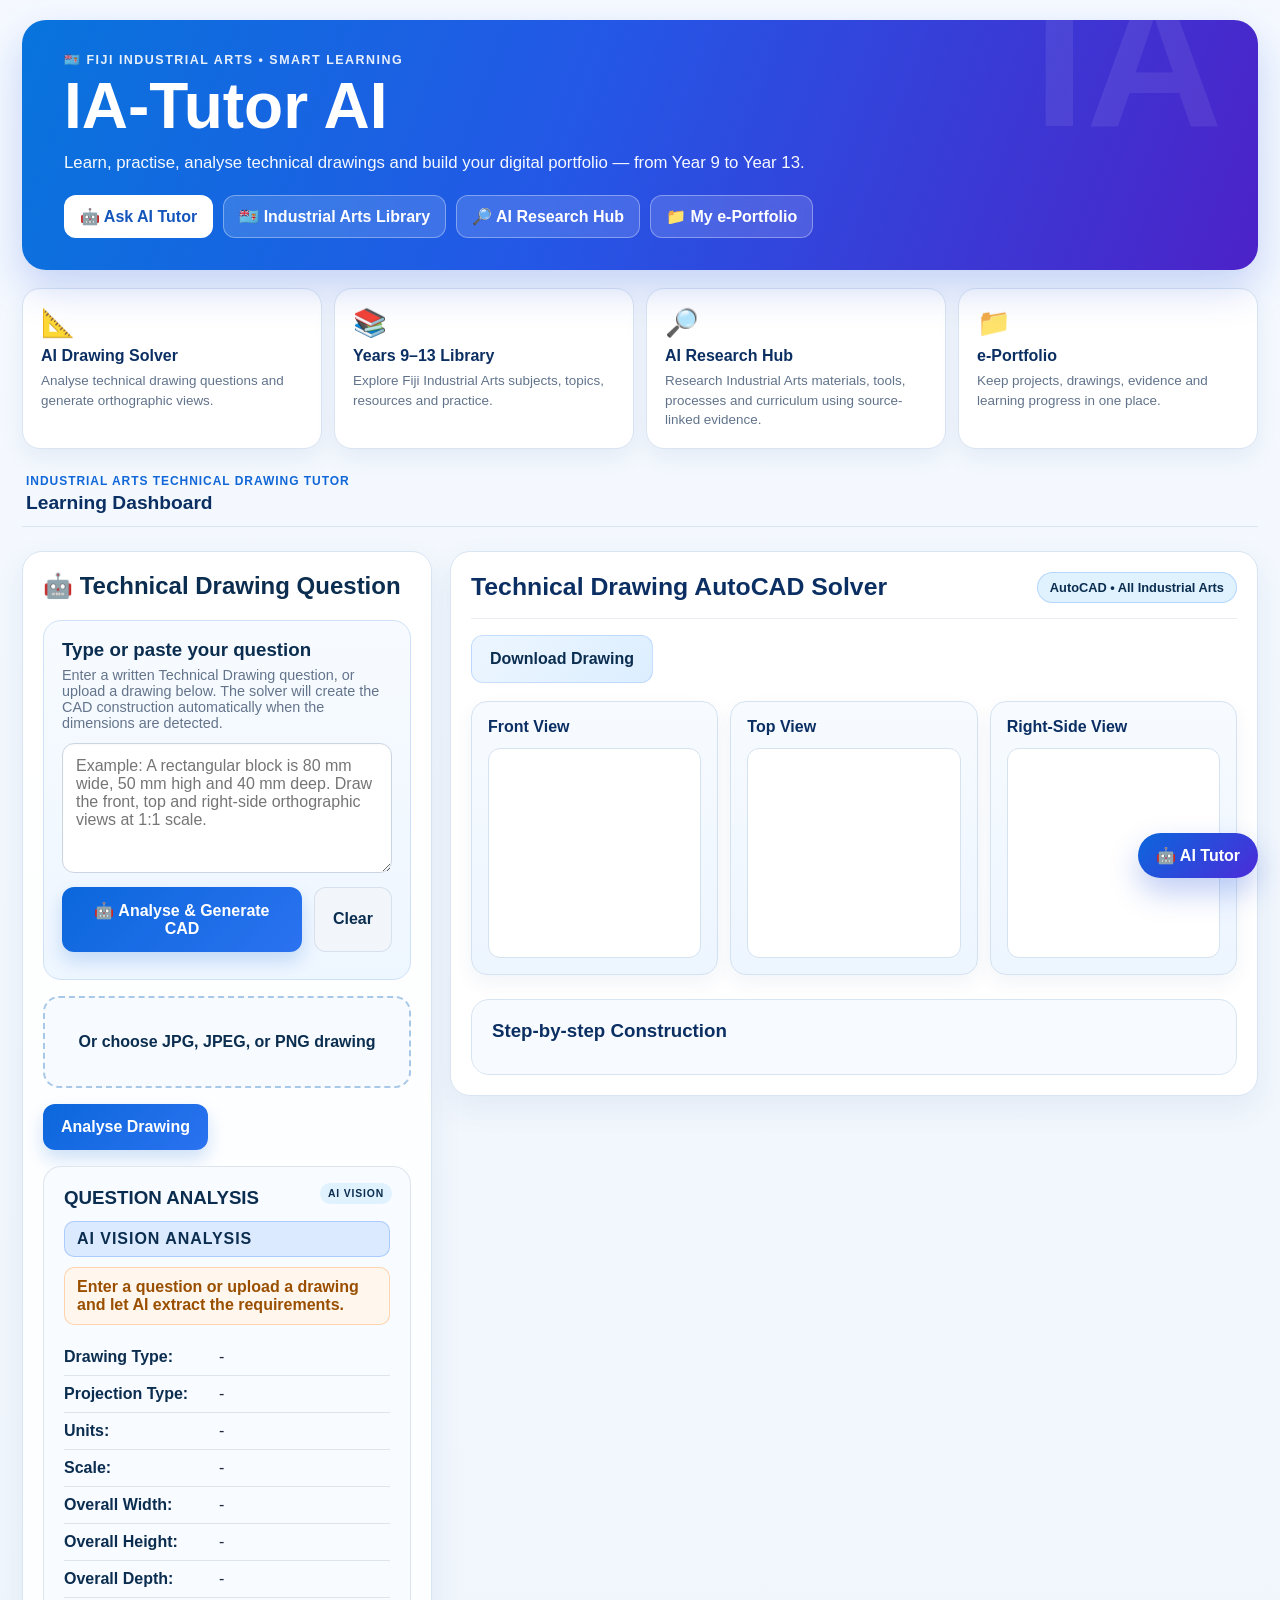
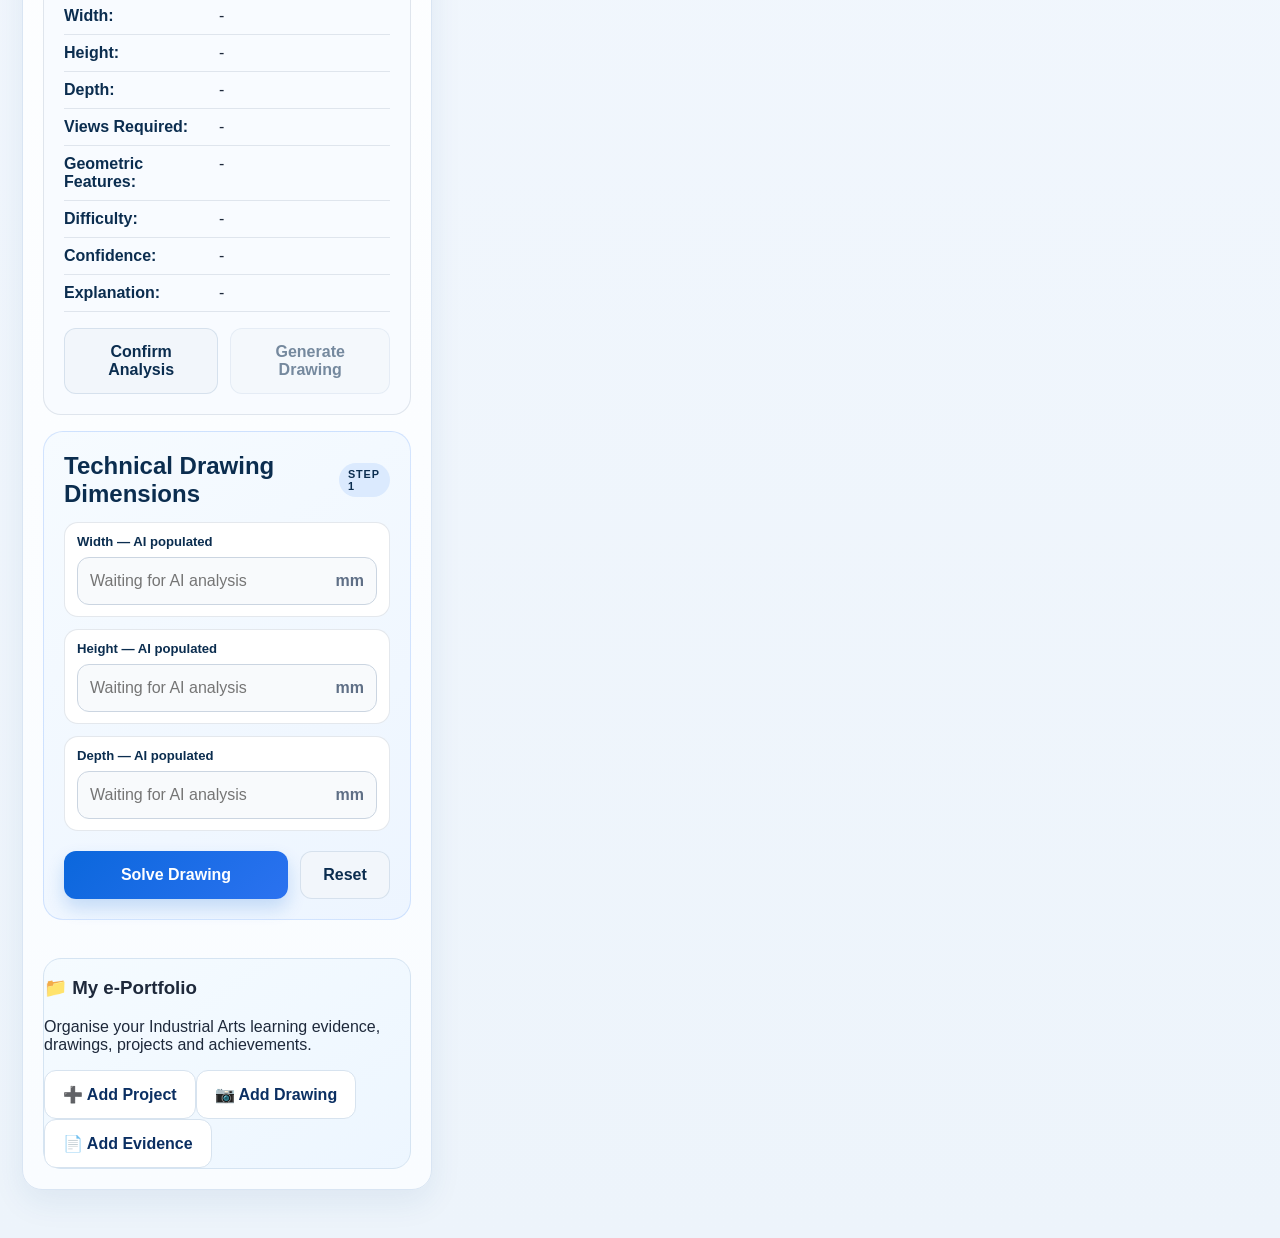
==== index.html @ c2171d91 "Link AI Industrial Arts Research Hub" ====
<!DOCTYPE html>
<html lang="en">
<head>
<meta charset="UTF-8" />
<meta name="viewport" content="width=device-width, initial-scale=1.0" />
<title>IA-Tutor AI | Fiji Industrial Arts</title>
<link rel="stylesheet" href="styles.css" />
<style>
.question-entry{margin-top:18px;padding:18px;border:1px solid #dbe4ef;border-radius:18px;background:#f8fbff}.question-entry h3{margin:0 0 6px;color:#0b2d4f}.question-entry p{margin:0 0 12px;color:#64748b;font-size:.9rem}.question-text{width:100%;min-height:130px;resize:vertical;padding:13px;border:1px solid #cbd5e1;border-radius:12px;font:inherit;box-sizing:border-box}.question-entry .button-row{margin-top:10px}.question-status{margin-top:9px;color:#475569;font-size:.85rem}.real-cad-panel{margin-top:18px;padding:18px;border:1px solid #dbe4ef;border-radius:18px;background:#fff}.real-cad-toolbar{display:flex;align-items:center;gap:9px;flex-wrap:wrap;margin-bottom:12px}.real-cad-toolbar button,.cad-tool-group button{border:1px solid #cbd5e1;border-radius:9px;padding:7px 11px;background:#fff;cursor:pointer}.real-cad-toolbar span{margin-left:auto;color:#64748b;font-size:.85rem}.real-cad-panel svg{display:block;width:100%;height:520px;border:1px solid #e2e8f0;border-radius:12px;background:#f8fafc}.cad-entity{fill:none;stroke:#0f172a;stroke-width:2}.cad-construction{stroke-dasharray:7 5;stroke-width:1.2}.cad-dim-line{stroke:#2563eb;stroke-width:1.4}.cad-dim-text{fill:#2563eb;font-size:12px;text-anchor:middle}.cad-status{font-size:.85rem;color:#64748b}.cad-tool-group{display:flex;align-items:center;gap:6px;flex-wrap:wrap;margin-bottom:12px;padding:9px;border-radius:12px;background:#eef6ff;border:1px solid #d7e6f5}.cad-tool-label{font-size:.68rem;font-weight:900;letter-spacing:.08em;color:#0b2d4f;margin-right:4px}.cad-tool-group button:hover,.real-cad-toolbar button:hover{border-color:#4aa3ff;background:#f5faff}.cad-grid line{stroke:#b9cce0;stroke-width:.45;opacity:.45}
</style>
</head>
<body>
<div class="app-shell">
<section class="modern-hero"><div class="hero-content"><p class="hero-kicker">🇫🇯 Fiji Industrial Arts • Smart Learning</p><h1 class="hero-title">IA-Tutor AI</h1><p class="hero-subtitle">Learn, practise, analyse technical drawings and build your digital portfolio — from Year 9 to Year 13.</p><div class="hero-actions"><button type="button" class="hero-action primary" id="hero-ai-button">🤖 Ask AI Tutor</button><button type="button" class="hero-action" id="open-industrial-arts">🇫🇯 Industrial Arts Library</button><button type="button" class="hero-action" id="open-research">🔎 AI Research Hub</button><button type="button" class="hero-action" id="open-eportfolio">📁 My e-Portfolio</button></div></div></section>
<section class="feature-grid" aria-label="IA-Tutor features"><article class="feature-card"><div class="icon">📐</div><h3>AI Drawing Solver</h3><p>Analyse technical drawing questions and generate orthographic views.</p></article><article class="feature-card"><div class="icon">📚</div><h3>Years 9–13 Library</h3><p>Explore Fiji Industrial Arts subjects, topics, resources and practice.</p></article><article class="feature-card"><div class="icon">🔎</div><h3>AI Research Hub</h3><p>Research Industrial Arts materials, tools, processes and curriculum using source-linked evidence.</p></article><article class="feature-card"><div class="icon">📁</div><h3>e-Portfolio</h3><p>Keep projects, drawings, evidence and learning progress in one place.</p></article></section>
<header class="topbar"><div><p class="eyebrow">Industrial Arts Technical Drawing Tutor</p><h2>Learning Dashboard</h2></div></header>
<main class="layout">
<section class="panel input-panel">
<div class="panel-header"><h2>🤖 Technical Drawing Question</h2></div>
<div class="question-entry"><h3>Type or paste your question</h3><p>Enter a written Technical Drawing question, or upload a drawing below. The solver will create the CAD construction automatically when the dimensions are detected.</p><textarea id="question-text" class="question-text" placeholder="Example: A rectangular block is 80 mm wide, 50 mm high and 40 mm deep. Draw the front, top and right-side orthographic views at 1:1 scale."></textarea><div class="button-row"><button type="button" id="solve-text-question" class="primary-button">🤖 Analyse & Generate CAD</button><button type="button" id="clear-question-text" class="secondary-button">Clear</button></div><div id="question-text-status" class="question-status" aria-live="polite"></div></div>
<div class="upload-card"><label class="upload-dropzone" for="question-image-input"><input id="question-image-input" type="file" accept="image/png,image/jpeg,image/jpg" /><span class="upload-label">Or choose JPG, JPEG, or PNG drawing</span></label><div id="image-preview-wrapper" class="image-preview-wrapper hidden"><img id="image-preview" alt="Uploaded question preview" /></div><div class="button-row upload-actions"><button type="button" id="analyse-button" class="primary-button">Analyse Drawing</button></div></div>
<div class="analysis-panel"><h3>QUESTION ANALYSIS</h3><div id="analysis-mode-banner" class="analysis-mode-banner">AI VISION ANALYSIS</div><div id="demo-analysis-banner" class="demo-analysis-banner">Enter a question or upload a drawing and let AI extract the requirements.</div><dl id="analysis-results" class="analysis-results"><div class="analysis-row"><dt>Drawing Type:</dt><dd id="analysis-drawing-type">-</dd></div><div class="analysis-row"><dt>Projection Type:</dt><dd id="analysis-projection-type">-</dd></div><div class="analysis-row"><dt>Units:</dt><dd id="analysis-units">-</dd></div><div class="analysis-row"><dt>Scale:</dt><dd id="analysis-scale">-</dd></div><div class="analysis-row"><dt>Overall Width:</dt><dd id="analysis-overall-width">-</dd></div><div class="analysis-row"><dt>Overall Height:</dt><dd id="analysis-overall-height">-</dd></div><div class="analysis-row"><dt>Overall Depth:</dt><dd id="analysis-overall-depth">-</dd></div><div class="analysis-row"><dt>Width:</dt><dd id="analysis-width">-</dd></div><div class="analysis-row"><dt>Height:</dt><dd id="analysis-height">-</dd></div><div class="analysis-row"><dt>Depth:</dt><dd id="analysis-depth">-</dd></div><div class="analysis-row"><dt>Views Required:</dt><dd id="analysis-views">-</dd></div><div class="analysis-row"><dt>Geometric Features:</dt><dd id="analysis-features">-</dd></div><div class="analysis-row"><dt>Difficulty:</dt><dd id="analysis-difficulty">-</dd></div><div class="analysis-row"><dt>Confidence:</dt><dd id="analysis-confidence">-</dd></div><div class="analysis-row"><dt>Explanation:</dt><dd id="analysis-explanation">-</dd></div></dl><div class="button-row generate-actions"><button type="button" id="confirm-analysis-button" class="secondary-button">Confirm Analysis</button><button type="button" id="generate-drawing-button" class="secondary-button" disabled>Generate Drawing</button></div></div>
<div class="manual-solver"><div class="panel-header"><h2>Technical Drawing Dimensions</h2></div><form id="drawing-form" class="input-form"><div class="field-group"><label for="width">Width <span>— AI populated</span></label><div class="input-wrap"><input id="width" name="width" type="number" min="1" step="1" placeholder="Waiting for AI analysis" required /><span>mm</span></div></div><div class="field-group"><label for="height">Height <span>— AI populated</span></label><div class="input-wrap"><input id="height" name="height" type="number" min="1" step="1" placeholder="Waiting for AI analysis" required /><span>mm</span></div></div><div class="field-group"><label for="depth">Depth <span>— AI populated</span></label><div class="input-wrap"><input id="depth" name="depth" type="number" min="1" step="1" placeholder="Waiting for AI analysis" required /><span>mm</span></div></div><div class="button-row"><button type="submit" class="primary-button">Solve Drawing</button><button type="button" id="reset-button" class="secondary-button">Reset</button></div></form></div><div id="status-message" class="status-message" aria-live="polite"></div>
<section class="portfolio-card" id="eportfolio-panel"><h3>📁 My e-Portfolio</h3><p>Organise your Industrial Arts learning evidence, drawings, projects and achievements.</p><div class="portfolio-actions"><button class="portfolio-action" type="button">➕ Add Project</button><button class="portfolio-action" type="button">📷 Add Drawing</button><button class="portfolio-action" type="button">📄 Add Evidence</button></div></section>
</section>
<section class="panel output-panel"><div class="panel-header output-header"><div class="output-title-group"><h2>Technical Drawing AutoCAD Solver</h2><span id="drawing-type" class="drawing-type-badge">AutoCAD • All Industrial Arts</span></div></div><div class="button-row output-actions"><button type="button" id="download-button" class="download-button">Download Drawing</button></div><div class="views-grid"><article class="view-card"><h3>Front View</h3><div id="front-view" class="svg-container"></div></article><article class="view-card"><h3>Top View</h3><div id="top-view" class="svg-container"></div></article><article class="view-card"><h3>Right-Side View</h3><div id="right-side-view" class="svg-container"></div></article></div><section id="cad-output-anchor" aria-label="CAD output"></section><div class="instructions-panel"><h3>Step-by-step Construction</h3><ol id="construction-steps" class="construction-steps"></ol></div></section>
</main></div>
<button type="button" class="home-ai" id="floating-ai-button">🤖 AI Tutor</button>
<script type="module" src="js/main.js?v=5.18"></script>
<script type="module" src="js/cadTools.js?v=1.0"></script>
<script type="module">
const ai=()=>document.getElementById('question-text')?.scrollIntoView({behavior:'smooth'});document.getElementById('hero-ai-button')?.addEventListener('click',ai);document.getElementById('floating-ai-button')?.addEventListener('click',ai);document.getElementById('open-eportfolio')?.addEventListener('click',()=>document.getElementById('eportfolio-panel')?.scrollIntoView({behavior:'smooth'}));document.getElementById('open-research')?.addEventListener('click',()=>window.location.href='research.html');
const textBox=document.getElementById('question-text'),textStatus=document.getElementById('question-text-status');
document.getElementById('clear-question-text')?.addEventListener('click',()=>{textBox.value='';textStatus.textContent='';});
function fallbackCad(w,h,d){const host=document.getElementById('cad-output-anchor');if(!host)return;host.innerHTML='<section class="real-cad-panel"><div class="real-cad-toolbar"><strong>🖥️ Editable CAD Workspace</strong><span class="cad-status">Automatic orthographic CAD</span></div><svg id="fallback-cad-svg" viewBox="0 0 900 600" preserveAspectRatio="xMidYMid meet" aria-label="Automatic CAD drawing"></svg></section>';const s=Math.min(3,(800-d*2)/(w+d),400/(h+d));const W=w*s,H=h*s,D=d*s,x=55,y=55,g=70,svg=document.getElementById('fallback-cad-svg');const ns='http://www.w3.org/2000/svg';const rect=(x1,y1,ww,hh)=>{const e=document.createElementNS(ns,'rect');e.setAttribute('x',x1);e.setAttribute('y',y1);e.setAttribute('width',ww);e.setAttribute('height',hh);e.setAttribute('fill','none');e.setAttribute('stroke','#0f172a');e.setAttribute('stroke-width','2');svg.appendChild(e);};const txt=(x1,y1,t)=>{const e=document.createElementNS(ns,'text');e.setAttribute('x',x1);e.setAttribute('y',y1);e.setAttribute('text-anchor','middle');e.setAttribute('fill','#2563eb');e.setAttribute('font-size','16');e.textContent=t;svg.appendChild(e);};rect(x,y,W,H);rect(x,y+H+g,W,D);rect(x+W+g,y,D,H);txt(x+W/2,y+H+g+D+28,`${w} mm`);txt(x+W+g+D/2,y-12,`${d} mm`);txt(x+W+g+D+35,y+H/2,`${h} mm`);txt(x+W/2,y-12,`FRONT ${w} × ${h}`);txt(x+W/2,y+H+g+D-8,`TOP ${w} × ${d}`);txt(x+W+g+D/2,y+H/2,`RIGHT ${d} × ${h}`);host.scrollIntoView({behavior:'smooth',block:'center'});}
document.getElementById('solve-text-question')?.addEventListener('click',()=>{const text=textBox.value.trim();if(!text){textStatus.textContent='Please type or paste a Technical Drawing question first.';return;}const width=text.match(/(?:width|wide)\D*(\d+(?:\.\d+)?)/i)?.[1],height=text.match(/(?:height|high|tall)\D*(\d+(?:\.\d+)?)/i)?.[1],depth=text.match(/(?:depth|deep)\D*(\d+(?:\.\d+)?)/i)?.[1];const w=Number(width),h=Number(height),d=Number(depth);if(![w,h,d].every(v=>Number.isFinite(v)&&v>0)){textStatus.textContent='Please include width, height and depth, or upload the drawing for Vision AI analysis.';return;}document.getElementById('width').value=w;document.getElementById('height').value=h;document.getElementById('depth').value=d;textStatus.textContent=`Dimensions detected: ${w} × ${h} × ${d} mm. Generating CAD...`;try{if(window.IA_TUTOR?.solveFromDimensions){window.IA_TUTOR.solveFromDimensions();setTimeout(()=>{const svg=document.getElementById('real-cad-svg');if(!svg||!svg.children.length)fallbackCad(w,h,d);else document.getElementById('real-cad-workspace')?.scrollIntoView({behavior:'smooth',block:'center'});},100);}else fallbackCad(w,h,d);textStatus.textContent=`CAD generated from ${w} × ${h} × ${d} mm.`;}catch(error){textStatus.textContent=`CAD engine error: ${error.message}`;fallbackCad(w,h,d);}});
</script>
</body>
</html>
---- styles.css ----
:root {
  --bg: #f4f7fb;
  --panel: #ffffff;
  --panel-alt: #edf4ff;
  --primary: #0f4c81;
  --primary-dark: #0b2d4f;
  --accent: #4aa3ff;
  --text: #1e293b;
  --muted: #5f6f86;
  --line: #1f2937;
  --light-line: #cbd5e1;
  --error: #b91c1c;
  --success: #166534;
  --shadow: rgba(15, 76, 129, 0.12);
}
* { box-sizing: border-box; }
body { margin:0; min-height:100vh; background:linear-gradient(180deg,#eaf3ff 0%,var(--bg) 100%); color:var(--text); font-family:Arial,Helvetica,sans-serif; }
button,input { font:inherit; }
.app-shell { max-width:1400px; margin:0 auto; padding:32px 24px 48px; }
.topbar { display:flex; justify-content:space-between; align-items:center; margin-bottom:24px; }
.eyebrow { margin:0; color:var(--primary); text-transform:uppercase; letter-spacing:.08em; font-size:.75rem; font-weight:700; }
h1 { margin:8px 0 0; font-size:clamp(2rem,4vw,3rem); color:var(--primary-dark); }
.layout { display:grid; grid-template-columns:minmax(300px,390px) minmax(0,1fr); gap:24px; align-items:start; }
.panel { background:var(--panel); border:1px solid rgba(148,163,184,.25); border-radius:22px; box-shadow:0 18px 42px var(--shadow); }
.input-panel,.output-panel { padding:24px; }
.panel-header { margin-bottom:20px; }
.panel-header h2,.instructions-panel h3,.view-card h3 { margin:0; color:var(--primary-dark); }
.output-title-group { display:flex; align-items:center; justify-content:space-between; gap:12px; flex-wrap:wrap; }
.drawing-type-badge { display:inline-flex; align-items:center; padding:7px 12px; border-radius:999px; background:#e0f2fe; border:1px solid rgba(59,130,246,.25); color:var(--primary-dark); font-size:.8rem; font-weight:700; }
.input-form { display:flex; flex-direction:column; gap:18px; }
.field-group { display:flex; flex-direction:column; gap:8px; }
.field-group label { font-weight:700; color:var(--primary-dark); }
.input-wrap { display:flex; align-items:center; gap:8px; padding:0 12px; border:1px solid var(--light-line); border-radius:12px; background:var(--panel-alt); }
.input-wrap input { width:100%; border:none; background:transparent; padding:14px 0; font-size:1rem; color:var(--text); }
.input-wrap span { color:var(--muted); font-weight:700; }
.button-row { display:flex; gap:12px; margin-top:8px; }
.upload-card,.analysis-panel,.manual-solver { margin-top:16px; }
.upload-dropzone { display:flex; justify-content:center; align-items:center; min-height:108px; border:2px dashed rgba(15,76,129,.35); border-radius:16px; background:linear-gradient(180deg,#f8fbff 0%,#eef6ff 100%); padding:16px; cursor:pointer; transition:.2s ease; }
.upload-dropzone:hover { border-color:var(--accent); box-shadow:0 8px 24px rgba(15,76,129,.08); }
.upload-dropzone input { position:absolute; width:1px; height:1px; opacity:0; overflow:hidden; clip:rect(0 0 0 0); white-space:nowrap; }
.upload-label { color:var(--primary-dark); font-weight:700; text-align:center; }
.image-preview-wrapper { margin-top:16px; border-radius:16px; border:1px solid var(--light-line); background:#fff; overflow:hidden; }
.image-preview-wrapper.hidden { display:none; }
#image-preview { display:block; width:100%; max-height:260px; object-fit:contain; }
.upload-actions { margin-top:16px; }
.analysis-panel { background:#f8fbff; border:1px solid rgba(148,163,184,.25); border-radius:18px; padding:20px; }
.analysis-panel h3 { margin:0 0 12px; color:var(--primary-dark); }
.analysis-mode-banner { padding:8px 12px; border-radius:10px; background:#dbeafe; border:1px solid rgba(59,130,246,.3); color:var(--primary-dark); font-weight:800; letter-spacing:.06em; margin-bottom:10px; }
.demo-analysis-banner { padding:10px 12px; border-radius:10px; background:#fff7ed; border:1px solid rgba(251,146,60,.35); color:#9a4f00; font-weight:700; margin-bottom:14px; }
.analysis-results { margin:0; }
.analysis-row { display:grid; grid-template-columns:145px 1fr; gap:10px; padding:9px 0; border-bottom:1px solid rgba(148,163,184,.25); }
.analysis-row dt { font-weight:700; color:var(--primary-dark); }
.analysis-row dd { margin:0; color:var(--text); }
.generate-actions { margin-top:16px; }
button { border:none; border-radius:12px; padding:14px 18px; font-weight:700; cursor:pointer; transition:transform .2s ease,box-shadow .2s ease; }
button:hover { transform:translateY(-1px); }
button:disabled { opacity:.55; cursor:not-allowed; transform:none; }
.primary-button { background:linear-gradient(135deg,var(--primary),var(--accent)); color:#fff; box-shadow:0 10px 20px rgba(15,76,129,.22); }
.secondary-button { background:#eef2f7; color:var(--primary-dark); border:1px solid rgba(15,76,129,.12); }
.download-button { background:linear-gradient(135deg,#edf6ff,#dceeff); color:var(--primary-dark); border:1px solid rgba(59,130,246,.2); }
.status-message { min-height:24px; margin-top:14px; font-weight:700; }
.status-message.error { color:var(--error); }
.status-message.success { color:var(--success); }
.output-header { margin-bottom:16px; }
.output-actions { justify-content:flex-end; margin:0 0 18px; }
.views-grid { display:grid; grid-template-columns:repeat(3,minmax(200px,1fr)); gap:18px; }
.view-card { background:linear-gradient(180deg,#f9fbfe 0%,#eef5ff 100%); border:1px solid rgba(148,163,184,.3); border-radius:18px; padding:16px; box-shadow:0 8px 20px rgba(15,76,129,.06); }
.view-card h3 { margin-bottom:12px; font-size:1rem; }
.svg-container { display:flex; min-height:240px; justify-content:center; align-items:center; background:#fff; border:1px solid var(--light-line); border-radius:12px; padding:10px; }
.svg-container svg { width:100%; height:auto; display:block; }
.instructions-panel { margin-top:24px; background:#f8fbff; border:1px solid rgba(148,163,184,.25); border-radius:18px; padding:20px; }
.construction-steps { margin:12px 0 0; padding-left:22px; line-height:1.7; color:var(--text); }
.construction-steps li+li { margin-top:8px; }
.manual-solver { padding:20px; border:1px solid rgba(59,130,246,.18); border-radius:20px; background:linear-gradient(145deg,#f8fbff,#eef6ff); }
.manual-solver .panel-header { display:flex; align-items:center; justify-content:space-between; margin-bottom:14px; }
.manual-solver .panel-header:after { content:'STEP 1'; padding:5px 9px; border-radius:999px; background:#dbeafe; color:var(--primary-dark); font-size:.68rem; font-weight:800; letter-spacing:.08em; }
.manual-solver .input-form { gap:12px; }
.manual-solver .field-group { background:#fff; border:1px solid rgba(148,163,184,.25); border-radius:14px; padding:11px 12px; }
.manual-solver .field-group label { font-size:.82rem; }
.manual-solver .input-wrap { background:#f8fafc; }
.manual-solver .primary-button { flex:1; }
.manual-solver .secondary-button { min-width:90px; }
.analysis-panel { position:relative; overflow:hidden; }
.analysis-panel:before { content:'AI VISION'; position:absolute; top:16px; right:18px; padding:5px 8px; border-radius:999px; background:#e0f2fe; color:var(--primary-dark); font-size:.65rem; font-weight:900; letter-spacing:.08em; }
.analysis-panel h3 { padding-right:90px; }
.output-panel { overflow:hidden; }
.output-panel .panel-header { padding-bottom:15px; border-bottom:1px solid rgba(148,163,184,.2); }
.output-panel .output-title-group h2 { font-size:1.45rem; }
.view-card { transition:transform .2s ease,box-shadow .2s ease; }
.view-card:hover { transform:translateY(-2px); box-shadow:0 14px 28px rgba(15,76,129,.1); }
@media(max-width:980px){ .layout{grid-template-columns:1fr;} }
@media(max-width:720px){ .views-grid{grid-template-columns:1fr;} .button-row{flex-direction:column;} button{width:100%;} .analysis-row{grid-template-columns:1fr;gap:3px;} .analysis-row dt{font-size:.8rem;} }

/* Modern IA-Tutor dashboard inspired by the approved mockup */
:root{--ia-blue:#1167d8;--ia-navy:#0b2f62;--ia-border:#d9e5f3;--ia-purple:#4c2bd9}
body{background:linear-gradient(180deg,#f5f9ff 0,#edf4fb 100%)}
.app-shell{max-width:1540px;padding:20px 22px 48px}
.modern-hero{position:relative;overflow:hidden;margin:0 0 18px;padding:32px 42px;border-radius:24px;background:linear-gradient(110deg,#0874dc 0%,#2457e6 45%,#4c22c8 100%);box-shadow:0 18px 40px rgba(29,78,216,.22);color:#fff}
.modern-hero:before{content:'IA';position:absolute;right:35px;top:-55px;font-size:190px;font-weight:900;opacity:.08;line-height:1}
.hero-content{position:relative;z-index:1;max-width:920px}.hero-kicker{margin:0 0 7px;text-transform:uppercase;letter-spacing:.12em;font-size:.78rem;font-weight:800;opacity:.9}.hero-title{margin:0;color:#fff;font-size:clamp(2.3rem,5vw,4.1rem);line-height:1}.hero-subtitle{max-width:760px;margin:12px 0 20px;font-size:1.05rem;line-height:1.5;opacity:.96}.hero-actions{display:flex;gap:10px;flex-wrap:wrap}.hero-action{background:rgba(255,255,255,.14);border:1px solid rgba(255,255,255,.35);color:#fff;padding:11px 15px;border-radius:12px;backdrop-filter:blur(6px)}.hero-action.primary{background:#fff;color:#1455bb}.hero-action:hover{box-shadow:0 8px 18px rgba(0,0,0,.12)}
.feature-grid{display:grid;grid-template-columns:repeat(4,minmax(0,1fr));gap:12px;margin-bottom:20px}.feature-card{min-height:126px;padding:18px;border-radius:18px;background:#fff;border:1px solid var(--ia-border);box-shadow:0 9px 22px rgba(31,72,125,.07);transition:.2s}.feature-card:hover{transform:translateY(-3px);box-shadow:0 15px 28px rgba(31,72,125,.12)}.feature-card .icon{font-size:1.7rem;margin-bottom:8px}.feature-card h3{margin:0 0 6px;color:var(--ia-navy);font-size:1rem}.feature-card p{margin:0;color:#61738b;font-size:.84rem;line-height:1.45}
.topbar{padding:5px 4px 12px;border-bottom:1px solid var(--ia-border)}.topbar h2{margin:4px 0 0;color:var(--ia-navy);font-size:1.2rem}.eyebrow{color:var(--ia-blue)}
.layout{grid-template-columns:minmax(310px,410px) minmax(0,1fr);gap:18px}.panel{border-radius:20px;border-color:var(--ia-border);box-shadow:0 12px 32px rgba(31,72,125,.08)}.input-panel,.output-panel{padding:20px}.input-panel{background:linear-gradient(180deg,#fff 0,#f9fcff 100%)}.output-panel{background:#fff}
.question-entry{border-radius:18px!important;background:linear-gradient(180deg,#f7fbff,#eef6ff)!important;border-color:#cfe1f7!important}.question-entry h3{color:var(--ia-navy)}.question-text{min-height:120px;border-radius:13px;background:#fff;border-color:#c9d8e9;box-shadow:inset 0 1px 2px rgba(15,23,42,.03)}
.primary-button{background:linear-gradient(135deg,#0b67dc,#2b72f0);box-shadow:0 9px 18px rgba(17,103,216,.2)}.secondary-button{background:#f2f6fb}.upload-dropzone{min-height:92px;background:#f7fbff;border-color:#a8c8e8}.analysis-panel{background:#f8fbff}.manual-solver{background:linear-gradient(145deg,#f6fbff,#edf5ff)}
.output-title-group h2{font-size:0!important;line-height:1}.output-title-group h2:after{content:'Technical Drawing AutoCAD Solver';font-size:1.55rem;line-height:1.2;color:var(--ia-navy)}.drawing-type-badge{font-size:0;padding:7px 12px}.drawing-type-badge:after{content:'AutoCAD • All Industrial Arts';font-size:.8rem}.output-actions{justify-content:flex-start}
.views-grid{gap:12px}.view-card{border-radius:16px;background:linear-gradient(180deg,#f7fbff,#edf5ff);border-color:#d4e2f1}.view-card h3{color:var(--ia-navy)}.svg-container{min-height:210px;background:#fff;border-color:#d5e2ef}.instructions-panel{background:#f7fbff;border-color:#d7e4f1}.instructions-panel h3{color:var(--ia-navy)}
.real-cad-panel{border-radius:18px!important;border-color:#d2e1ef!important;background:#fff!important;box-shadow:0 10px 25px rgba(31,72,125,.07)}.real-cad-toolbar{background:#f1f7ff;padding:10px 12px;border-radius:12px}.real-cad-panel svg{background:#0c1728!important;border-color:#20334d!important}
.portfolio-card{border:1px solid #d5e4f2!important;background:linear-gradient(145deg,#f5fbff,#edf6ff)!important;border-radius:18px!important}.portfolio-action{background:#fff!important;border:1px solid #d7e3ef!important;color:var(--ia-navy)!important}.home-ai{position:fixed;right:22px;bottom:22px;z-index:20;background:linear-gradient(135deg,#0b67dc,#4c2bd9);color:#fff;box-shadow:0 14px 30px rgba(29,78,216,.28);border-radius:999px;padding:13px 18px}
@media(max-width:1100px){.feature-grid{grid-template-columns:repeat(2,minmax(0,1fr))}}@media(max-width:980px){.layout{grid-template-columns:1fr}.feature-grid{grid-template-columns:repeat(2,minmax(0,1fr))}.modern-hero{padding:28px 24px}}@media(max-width:620px){.app-shell{padding:12px 10px 32px}.feature-grid{grid-template-columns:1fr}.modern-hero{border-radius:18px;padding:24px 20px}.hero-actions{flex-direction:column}.hero-action{width:100%}.views-grid{grid-template-columns:1fr}.home-ai{right:12px;bottom:12px}}
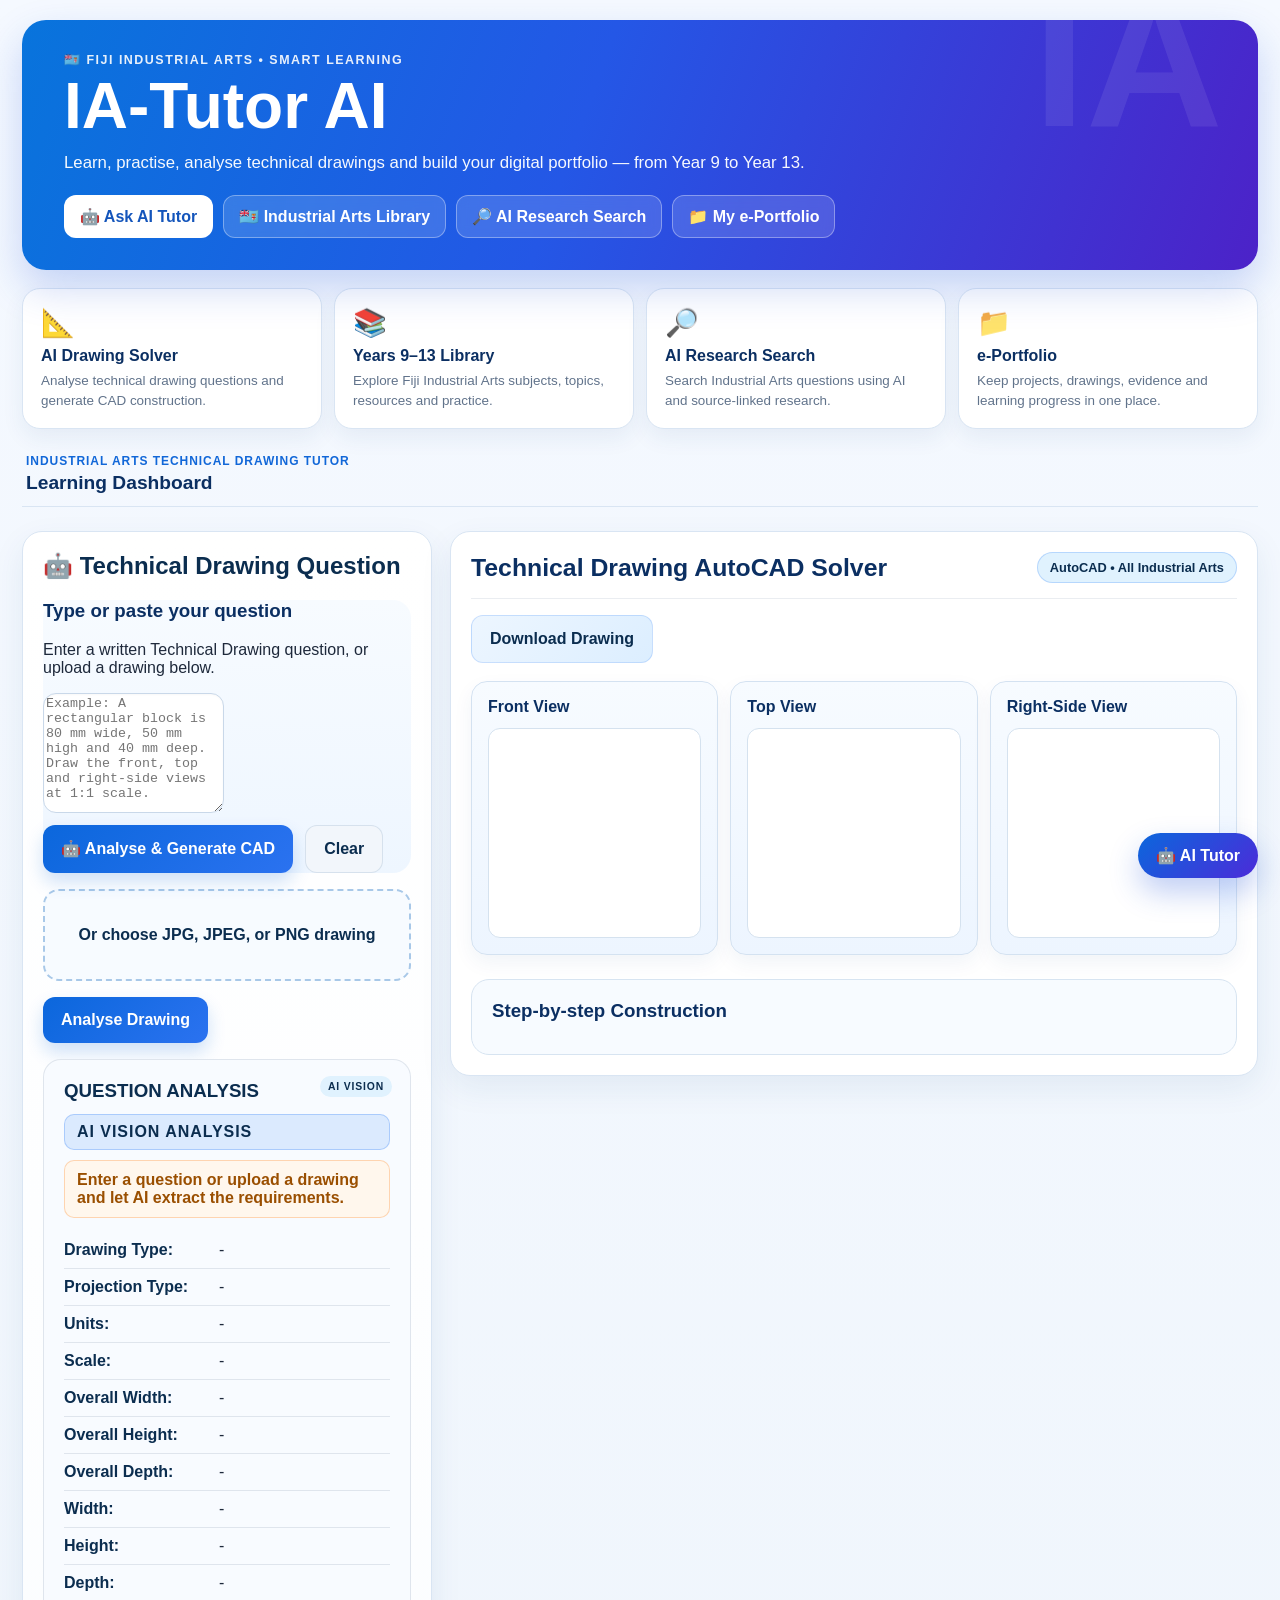
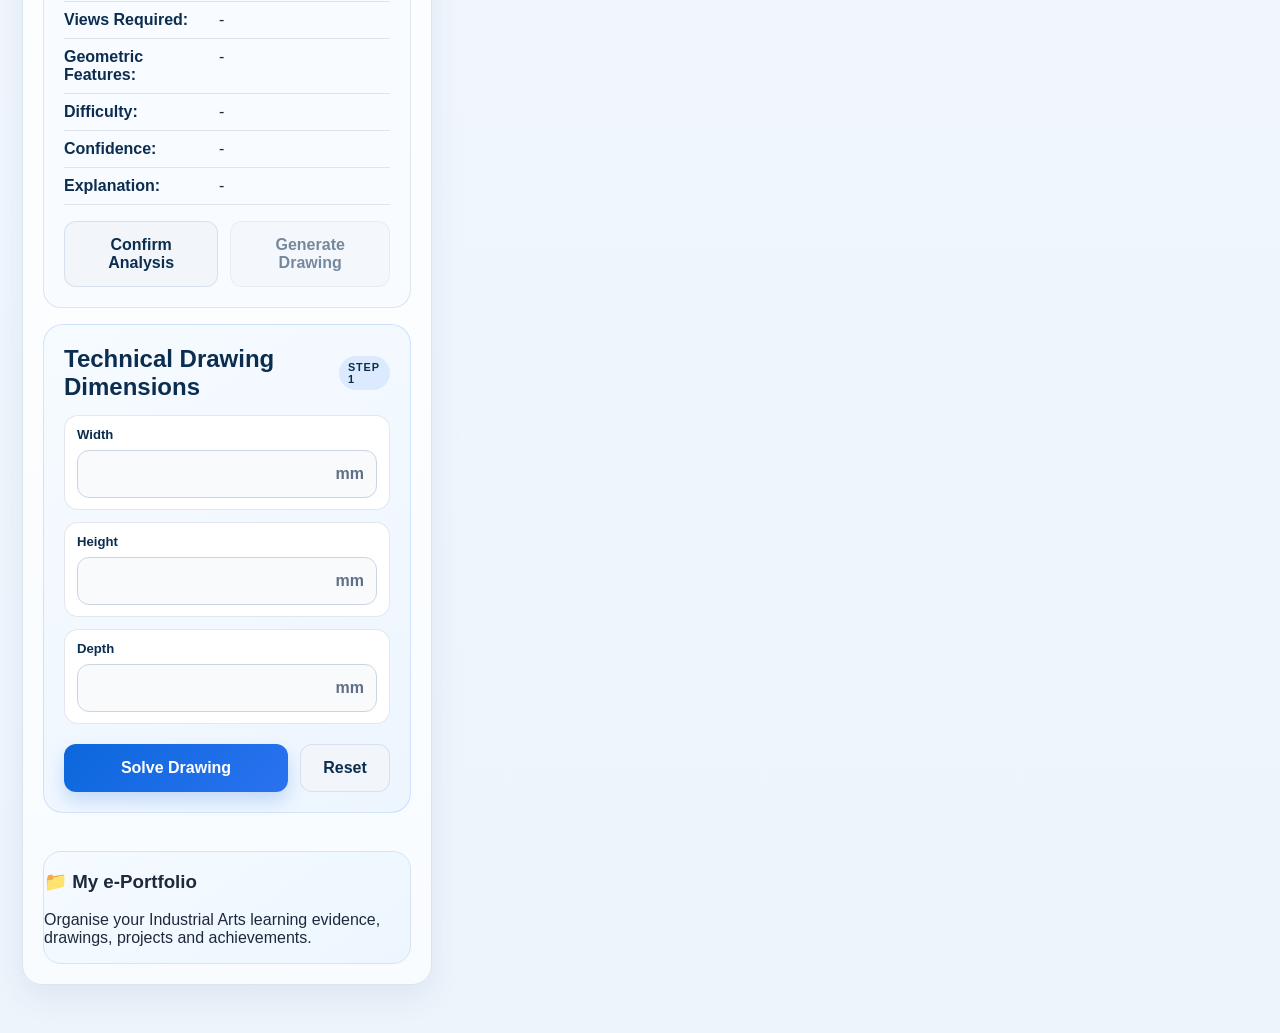
==== commit f9ccf4bf: "Connect Library and AI Research navigation" ====
--- a/index.html
+++ b/index.html
@@ -1,39 +1 @@
-<!DOCTYPE html>
-<html lang="en">
-<head>
-<meta charset="UTF-8" />
-<meta name="viewport" content="width=device-width, initial-scale=1.0" />
-<title>IA-Tutor AI | Fiji Industrial Arts</title>
-<link rel="stylesheet" href="styles.css" />
-<style>
-.question-entry{margin-top:18px;padding:18px;border:1px solid #dbe4ef;border-radius:18px;background:#f8fbff}.question-entry h3{margin:0 0 6px;color:#0b2d4f}.question-entry p{margin:0 0 12px;color:#64748b;font-size:.9rem}.question-text{width:100%;min-height:130px;resize:vertical;padding:13px;border:1px solid #cbd5e1;border-radius:12px;font:inherit;box-sizing:border-box}.question-entry .button-row{margin-top:10px}.question-status{margin-top:9px;color:#475569;font-size:.85rem}.real-cad-panel{margin-top:18px;padding:18px;border:1px solid #dbe4ef;border-radius:18px;background:#fff}.real-cad-toolbar{display:flex;align-items:center;gap:9px;flex-wrap:wrap;margin-bottom:12px}.real-cad-toolbar button,.cad-tool-group button{border:1px solid #cbd5e1;border-radius:9px;padding:7px 11px;background:#fff;cursor:pointer}.real-cad-toolbar span{margin-left:auto;color:#64748b;font-size:.85rem}.real-cad-panel svg{display:block;width:100%;height:520px;border:1px solid #e2e8f0;border-radius:12px;background:#f8fafc}.cad-entity{fill:none;stroke:#0f172a;stroke-width:2}.cad-construction{stroke-dasharray:7 5;stroke-width:1.2}.cad-dim-line{stroke:#2563eb;stroke-width:1.4}.cad-dim-text{fill:#2563eb;font-size:12px;text-anchor:middle}.cad-status{font-size:.85rem;color:#64748b}.cad-tool-group{display:flex;align-items:center;gap:6px;flex-wrap:wrap;margin-bottom:12px;padding:9px;border-radius:12px;background:#eef6ff;border:1px solid #d7e6f5}.cad-tool-label{font-size:.68rem;font-weight:900;letter-spacing:.08em;color:#0b2d4f;margin-right:4px}.cad-tool-group button:hover,.real-cad-toolbar button:hover{border-color:#4aa3ff;background:#f5faff}.cad-grid line{stroke:#b9cce0;stroke-width:.45;opacity:.45}
-</style>
-</head>
-<body>
-<div class="app-shell">
-<section class="modern-hero"><div class="hero-content"><p class="hero-kicker">🇫🇯 Fiji Industrial Arts • Smart Learning</p><h1 class="hero-title">IA-Tutor AI</h1><p class="hero-subtitle">Learn, practise, analyse technical drawings and build your digital portfolio — from Year 9 to Year 13.</p><div class="hero-actions"><button type="button" class="hero-action primary" id="hero-ai-button">🤖 Ask AI Tutor</button><button type="button" class="hero-action" id="open-industrial-arts">🇫🇯 Industrial Arts Library</button><button type="button" class="hero-action" id="open-research">🔎 AI Research Hub</button><button type="button" class="hero-action" id="open-eportfolio">📁 My e-Portfolio</button></div></div></section>
-<section class="feature-grid" aria-label="IA-Tutor features"><article class="feature-card"><div class="icon">📐</div><h3>AI Drawing Solver</h3><p>Analyse technical drawing questions and generate orthographic views.</p></article><article class="feature-card"><div class="icon">📚</div><h3>Years 9–13 Library</h3><p>Explore Fiji Industrial Arts subjects, topics, resources and practice.</p></article><article class="feature-card"><div class="icon">🔎</div><h3>AI Research Hub</h3><p>Research Industrial Arts materials, tools, processes and curriculum using source-linked evidence.</p></article><article class="feature-card"><div class="icon">📁</div><h3>e-Portfolio</h3><p>Keep projects, drawings, evidence and learning progress in one place.</p></article></section>
-<header class="topbar"><div><p class="eyebrow">Industrial Arts Technical Drawing Tutor</p><h2>Learning Dashboard</h2></div></header>
-<main class="layout">
-<section class="panel input-panel">
-<div class="panel-header"><h2>🤖 Technical Drawing Question</h2></div>
-<div class="question-entry"><h3>Type or paste your question</h3><p>Enter a written Technical Drawing question, or upload a drawing below. The solver will create the CAD construction automatically when the dimensions are detected.</p><textarea id="question-text" class="question-text" placeholder="Example: A rectangular block is 80 mm wide, 50 mm high and 40 mm deep. Draw the front, top and right-side orthographic views at 1:1 scale."></textarea><div class="button-row"><button type="button" id="solve-text-question" class="primary-button">🤖 Analyse & Generate CAD</button><button type="button" id="clear-question-text" class="secondary-button">Clear</button></div><div id="question-text-status" class="question-status" aria-live="polite"></div></div>
-<div class="upload-card"><label class="upload-dropzone" for="question-image-input"><input id="question-image-input" type="file" accept="image/png,image/jpeg,image/jpg" /><span class="upload-label">Or choose JPG, JPEG, or PNG drawing</span></label><div id="image-preview-wrapper" class="image-preview-wrapper hidden"><img id="image-preview" alt="Uploaded question preview" /></div><div class="button-row upload-actions"><button type="button" id="analyse-button" class="primary-button">Analyse Drawing</button></div></div>
-<div class="analysis-panel"><h3>QUESTION ANALYSIS</h3><div id="analysis-mode-banner" class="analysis-mode-banner">AI VISION ANALYSIS</div><div id="demo-analysis-banner" class="demo-analysis-banner">Enter a question or upload a drawing and let AI extract the requirements.</div><dl id="analysis-results" class="analysis-results"><div class="analysis-row"><dt>Drawing Type:</dt><dd id="analysis-drawing-type">-</dd></div><div class="analysis-row"><dt>Projection Type:</dt><dd id="analysis-projection-type">-</dd></div><div class="analysis-row"><dt>Units:</dt><dd id="analysis-units">-</dd></div><div class="analysis-row"><dt>Scale:</dt><dd id="analysis-scale">-</dd></div><div class="analysis-row"><dt>Overall Width:</dt><dd id="analysis-overall-width">-</dd></div><div class="analysis-row"><dt>Overall Height:</dt><dd id="analysis-overall-height">-</dd></div><div class="analysis-row"><dt>Overall Depth:</dt><dd id="analysis-overall-depth">-</dd></div><div class="analysis-row"><dt>Width:</dt><dd id="analysis-width">-</dd></div><div class="analysis-row"><dt>Height:</dt><dd id="analysis-height">-</dd></div><div class="analysis-row"><dt>Depth:</dt><dd id="analysis-depth">-</dd></div><div class="analysis-row"><dt>Views Required:</dt><dd id="analysis-views">-</dd></div><div class="analysis-row"><dt>Geometric Features:</dt><dd id="analysis-features">-</dd></div><div class="analysis-row"><dt>Difficulty:</dt><dd id="analysis-difficulty">-</dd></div><div class="analysis-row"><dt>Confidence:</dt><dd id="analysis-confidence">-</dd></div><div class="analysis-row"><dt>Explanation:</dt><dd id="analysis-explanation">-</dd></div></dl><div class="button-row generate-actions"><button type="button" id="confirm-analysis-button" class="secondary-button">Confirm Analysis</button><button type="button" id="generate-drawing-button" class="secondary-button" disabled>Generate Drawing</button></div></div>
-<div class="manual-solver"><div class="panel-header"><h2>Technical Drawing Dimensions</h2></div><form id="drawing-form" class="input-form"><div class="field-group"><label for="width">Width <span>— AI populated</span></label><div class="input-wrap"><input id="width" name="width" type="number" min="1" step="1" placeholder="Waiting for AI analysis" required /><span>mm</span></div></div><div class="field-group"><label for="height">Height <span>— AI populated</span></label><div class="input-wrap"><input id="height" name="height" type="number" min="1" step="1" placeholder="Waiting for AI analysis" required /><span>mm</span></div></div><div class="field-group"><label for="depth">Depth <span>— AI populated</span></label><div class="input-wrap"><input id="depth" name="depth" type="number" min="1" step="1" placeholder="Waiting for AI analysis" required /><span>mm</span></div></div><div class="button-row"><button type="submit" class="primary-button">Solve Drawing</button><button type="button" id="reset-button" class="secondary-button">Reset</button></div></form></div><div id="status-message" class="status-message" aria-live="polite"></div>
-<section class="portfolio-card" id="eportfolio-panel"><h3>📁 My e-Portfolio</h3><p>Organise your Industrial Arts learning evidence, drawings, projects and achievements.</p><div class="portfolio-actions"><button class="portfolio-action" type="button">➕ Add Project</button><button class="portfolio-action" type="button">📷 Add Drawing</button><button class="portfolio-action" type="button">📄 Add Evidence</button></div></section>
-</section>
-<section class="panel output-panel"><div class="panel-header output-header"><div class="output-title-group"><h2>Technical Drawing AutoCAD Solver</h2><span id="drawing-type" class="drawing-type-badge">AutoCAD • All Industrial Arts</span></div></div><div class="button-row output-actions"><button type="button" id="download-button" class="download-button">Download Drawing</button></div><div class="views-grid"><article class="view-card"><h3>Front View</h3><div id="front-view" class="svg-container"></div></article><article class="view-card"><h3>Top View</h3><div id="top-view" class="svg-container"></div></article><article class="view-card"><h3>Right-Side View</h3><div id="right-side-view" class="svg-container"></div></article></div><section id="cad-output-anchor" aria-label="CAD output"></section><div class="instructions-panel"><h3>Step-by-step Construction</h3><ol id="construction-steps" class="construction-steps"></ol></div></section>
-</main></div>
-<button type="button" class="home-ai" id="floating-ai-button">🤖 AI Tutor</button>
-<script type="module" src="js/main.js?v=5.18"></script>
-<script type="module" src="js/cadTools.js?v=1.0"></script>
-<script type="module">
-const ai=()=>document.getElementById('question-text')?.scrollIntoView({behavior:'smooth'});document.getElementById('hero-ai-button')?.addEventListener('click',ai);document.getElementById('floating-ai-button')?.addEventListener('click',ai);document.getElementById('open-eportfolio')?.addEventListener('click',()=>document.getElementById('eportfolio-panel')?.scrollIntoView({behavior:'smooth'}));document.getElementById('open-research')?.addEventListener('click',()=>window.location.href='research.html');
-const textBox=document.getElementById('question-text'),textStatus=document.getElementById('question-text-status');
-document.getElementById('clear-question-text')?.addEventListener('click',()=>{textBox.value='';textStatus.textContent='';});
-function fallbackCad(w,h,d){const host=document.getElementById('cad-output-anchor');if(!host)return;host.innerHTML='<section class="real-cad-panel"><div class="real-cad-toolbar"><strong>🖥️ Editable CAD Workspace</strong><span class="cad-status">Automatic orthographic CAD</span></div><svg id="fallback-cad-svg" viewBox="0 0 900 600" preserveAspectRatio="xMidYMid meet" aria-label="Automatic CAD drawing"></svg></section>';const s=Math.min(3,(800-d*2)/(w+d),400/(h+d));const W=w*s,H=h*s,D=d*s,x=55,y=55,g=70,svg=document.getElementById('fallback-cad-svg');const ns='http://www.w3.org/2000/svg';const rect=(x1,y1,ww,hh)=>{const e=document.createElementNS(ns,'rect');e.setAttribute('x',x1);e.setAttribute('y',y1);e.setAttribute('width',ww);e.setAttribute('height',hh);e.setAttribute('fill','none');e.setAttribute('stroke','#0f172a');e.setAttribute('stroke-width','2');svg.appendChild(e);};const txt=(x1,y1,t)=>{const e=document.createElementNS(ns,'text');e.setAttribute('x',x1);e.setAttribute('y',y1);e.setAttribute('text-anchor','middle');e.setAttribute('fill','#2563eb');e.setAttribute('font-size','16');e.textContent=t;svg.appendChild(e);};rect(x,y,W,H);rect(x,y+H+g,W,D);rect(x+W+g,y,D,H);txt(x+W/2,y+H+g+D+28,`${w} mm`);txt(x+W+g+D/2,y-12,`${d} mm`);txt(x+W+g+D+35,y+H/2,`${h} mm`);txt(x+W/2,y-12,`FRONT ${w} × ${h}`);txt(x+W/2,y+H+g+D-8,`TOP ${w} × ${d}`);txt(x+W+g+D/2,y+H/2,`RIGHT ${d} × ${h}`);host.scrollIntoView({behavior:'smooth',block:'center'});}
-document.getElementById('solve-text-question')?.addEventListener('click',()=>{const text=textBox.value.trim();if(!text){textStatus.textContent='Please type or paste a Technical Drawing question first.';return;}const width=text.match(/(?:width|wide)\D*(\d+(?:\.\d+)?)/i)?.[1],height=text.match(/(?:height|high|tall)\D*(\d+(?:\.\d+)?)/i)?.[1],depth=text.match(/(?:depth|deep)\D*(\d+(?:\.\d+)?)/i)?.[1];const w=Number(width),h=Number(height),d=Number(depth);if(![w,h,d].every(v=>Number.isFinite(v)&&v>0)){textStatus.textContent='Please include width, height and depth, or upload the drawing for Vision AI analysis.';return;}document.getElementById('width').value=w;document.getElementById('height').value=h;document.getElementById('depth').value=d;textStatus.textContent=`Dimensions detected: ${w} × ${h} × ${d} mm. Generating CAD...`;try{if(window.IA_TUTOR?.solveFromDimensions){window.IA_TUTOR.solveFromDimensions();setTimeout(()=>{const svg=document.getElementById('real-cad-svg');if(!svg||!svg.children.length)fallbackCad(w,h,d);else document.getElementById('real-cad-workspace')?.scrollIntoView({behavior:'smooth',block:'center'});},100);}else fallbackCad(w,h,d);textStatus.textContent=`CAD generated from ${w} × ${h} × ${d} mm.`;}catch(error){textStatus.textContent=`CAD engine error: ${error.message}`;fallbackCad(w,h,d);}});
-</script>
-</body>
-</html>+<!DOCTYPE html><html lang="en"><head><meta charset="UTF-8"><meta name="viewport" content="width=device-width,initial-scale=1.0"><title>IA-Tutor AI | Fiji Industrial Arts</title><link rel="stylesheet" href="styles.css"></head><body><div class="app-shell"><section class="modern-hero"><div class="hero-content"><p class="hero-kicker">🇫🇯 Fiji Industrial Arts • Smart Learning</p><h1 class="hero-title">IA-Tutor AI</h1><p class="hero-subtitle">Learn, practise, analyse technical drawings and build your digital portfolio — from Year 9 to Year 13.</p><div class="hero-actions"><button type="button" class="hero-action primary" id="hero-ai-button">🤖 Ask AI Tutor</button><button type="button" class="hero-action" id="open-industrial-arts">🇫🇯 Industrial Arts Library</button><button type="button" class="hero-action" id="open-research">🔎 AI Research Search</button><button type="button" class="hero-action" id="open-eportfolio">📁 My e-Portfolio</button></div></div></section><section class="feature-grid"><article class="feature-card"><div class="icon">📐</div><h3>AI Drawing Solver</h3><p>Analyse technical drawing questions and generate CAD construction.</p></article><article class="feature-card" id="library-card" style="cursor:pointer"><div class="icon">📚</div><h3>Years 9–13 Library</h3><p>Explore Fiji Industrial Arts subjects, topics, resources and practice.</p></article><article class="feature-card" id="research-card" style="cursor:pointer"><div class="icon">🔎</div><h3>AI Research Search</h3><p>Search Industrial Arts questions using AI and source-linked research.</p></article><article class="feature-card"><div class="icon">📁</div><h3>e-Portfolio</h3><p>Keep projects, drawings, evidence and learning progress in one place.</p></article></section><header class="topbar"><div><p class="eyebrow">Industrial Arts Technical Drawing Tutor</p><h2>Learning Dashboard</h2></div></header><main class="layout"><section class="panel input-panel"><div class="panel-header"><h2>🤖 Technical Drawing Question</h2></div><div class="question-entry"><h3>Type or paste your question</h3><p>Enter a written Technical Drawing question, or upload a drawing below.</p><textarea id="question-text" class="question-text" placeholder="Example: A rectangular block is 80 mm wide, 50 mm high and 40 mm deep. Draw the front, top and right-side views at 1:1 scale."></textarea><div class="button-row"><button type="button" id="solve-text-question" class="primary-button">🤖 Analyse & Generate CAD</button><button type="button" id="clear-question-text" class="secondary-button">Clear</button></div><div id="question-text-status" class="question-status"></div></div><div class="upload-card"><label class="upload-dropzone" for="question-image-input"><input id="question-image-input" type="file" accept="image/png,image/jpeg,image/jpg"><span class="upload-label">Or choose JPG, JPEG, or PNG drawing</span></label><div id="image-preview-wrapper" class="image-preview-wrapper hidden"><img id="image-preview" alt="Uploaded question preview"></div><div class="button-row upload-actions"><button type="button" id="analyse-button" class="primary-button">Analyse Drawing</button></div></div><div class="analysis-panel"><h3>QUESTION ANALYSIS</h3><div id="analysis-mode-banner" class="analysis-mode-banner">AI VISION ANALYSIS</div><div id="demo-analysis-banner" class="demo-analysis-banner">Enter a question or upload a drawing and let AI extract the requirements.</div><dl id="analysis-results" class="analysis-results"><div class="analysis-row"><dt>Drawing Type:</dt><dd id="analysis-drawing-type">-</dd></div><div class="analysis-row"><dt>Projection Type:</dt><dd id="analysis-projection-type">-</dd></div><div class="analysis-row"><dt>Units:</dt><dd id="analysis-units">-</dd></div><div class="analysis-row"><dt>Scale:</dt><dd id="analysis-scale">-</dd></div><div class="analysis-row"><dt>Overall Width:</dt><dd id="analysis-overall-width">-</dd></div><div class="analysis-row"><dt>Overall Height:</dt><dd id="analysis-overall-height">-</dd></div><div class="analysis-row"><dt>Overall Depth:</dt><dd id="analysis-overall-depth">-</dd></div><div class="analysis-row"><dt>Width:</dt><dd id="analysis-width">-</dd></div><div class="analysis-row"><dt>Height:</dt><dd id="analysis-height">-</dd></div><div class="analysis-row"><dt>Depth:</dt><dd id="analysis-depth">-</dd></div><div class="analysis-row"><dt>Views Required:</dt><dd id="analysis-views">-</dd></div><div class="analysis-row"><dt>Geometric Features:</dt><dd id="analysis-features">-</dd></div><div class="analysis-row"><dt>Difficulty:</dt><dd id="analysis-difficulty">-</dd></div><div class="analysis-row"><dt>Confidence:</dt><dd id="analysis-confidence">-</dd></div><div class="analysis-row"><dt>Explanation:</dt><dd id="analysis-explanation">-</dd></div></dl><div class="button-row generate-actions"><button type="button" id="confirm-analysis-button" class="secondary-button">Confirm Analysis</button><button type="button" id="generate-drawing-button" class="secondary-button" disabled>Generate Drawing</button></div></div><div class="manual-solver"><div class="panel-header"><h2>Technical Drawing Dimensions</h2></div><form id="drawing-form" class="input-form"><div class="field-group"><label for="width">Width</label><div class="input-wrap"><input id="width" name="width" type="number" min="1" step="1" required><span>mm</span></div></div><div class="field-group"><label for="height">Height</label><div class="input-wrap"><input id="height" name="height" type="number" min="1" step="1" required><span>mm</span></div></div><div class="field-group"><label for="depth">Depth</label><div class="input-wrap"><input id="depth" name="depth" type="number" min="1" step="1" required><span>mm</span></div></div><div class="button-row"><button type="submit" class="primary-button">Solve Drawing</button><button type="button" id="reset-button" class="secondary-button">Reset</button></div></form></div><div id="status-message" class="status-message"></div><section class="portfolio-card" id="eportfolio-panel"><h3>📁 My e-Portfolio</h3><p>Organise your Industrial Arts learning evidence, drawings, projects and achievements.</p></section></section><section class="panel output-panel"><div class="panel-header output-header"><div class="output-title-group"><h2>Technical Drawing AutoCAD Solver</h2><span id="drawing-type" class="drawing-type-badge">AutoCAD • All Industrial Arts</span></div></div><div class="button-row output-actions"><button type="button" id="download-button" class="download-button">Download Drawing</button></div><div class="views-grid"><article class="view-card"><h3>Front View</h3><div id="front-view" class="svg-container"></div></article><article class="view-card"><h3>Top View</h3><div id="top-view" class="svg-container"></div></article><article class="view-card"><h3>Right-Side View</h3><div id="right-side-view" class="svg-container"></div></article></div><div id="cad-output-anchor"></div><div class="instructions-panel"><h3>Step-by-step Construction</h3><ol id="construction-steps" class="construction-steps"></ol></div></section></main></div><button type="button" class="home-ai" id="floating-ai-button">🤖 AI Tutor</button><script type="module" src="js/main.js?v=5.19"></script><script type="module" src="js/cadTools.js?v=1.0"></script><script>const go=p=>window.location.href=p;document.getElementById('open-research')?.addEventListener('click',()=>go('research.html'));document.getElementById('research-card')?.addEventListener('click',()=>go('research.html'));document.getElementById('open-industrial-arts')?.addEventListener('click',()=>go('library.html'));document.getElementById('library-card')?.addEventListener('click',()=>go('library.html'));document.getElementById('open-eportfolio')?.addEventListener('click',()=>document.getElementById('eportfolio-panel')?.scrollIntoView({behavior:'smooth'}));document.getElementById('hero-ai-button')?.addEventListener('click',()=>document.getElementById('question-text')?.focus());document.getElementById('floating-ai-button')?.addEventListener('click',()=>document.getElementById('question-text')?.focus());</script></body></html>
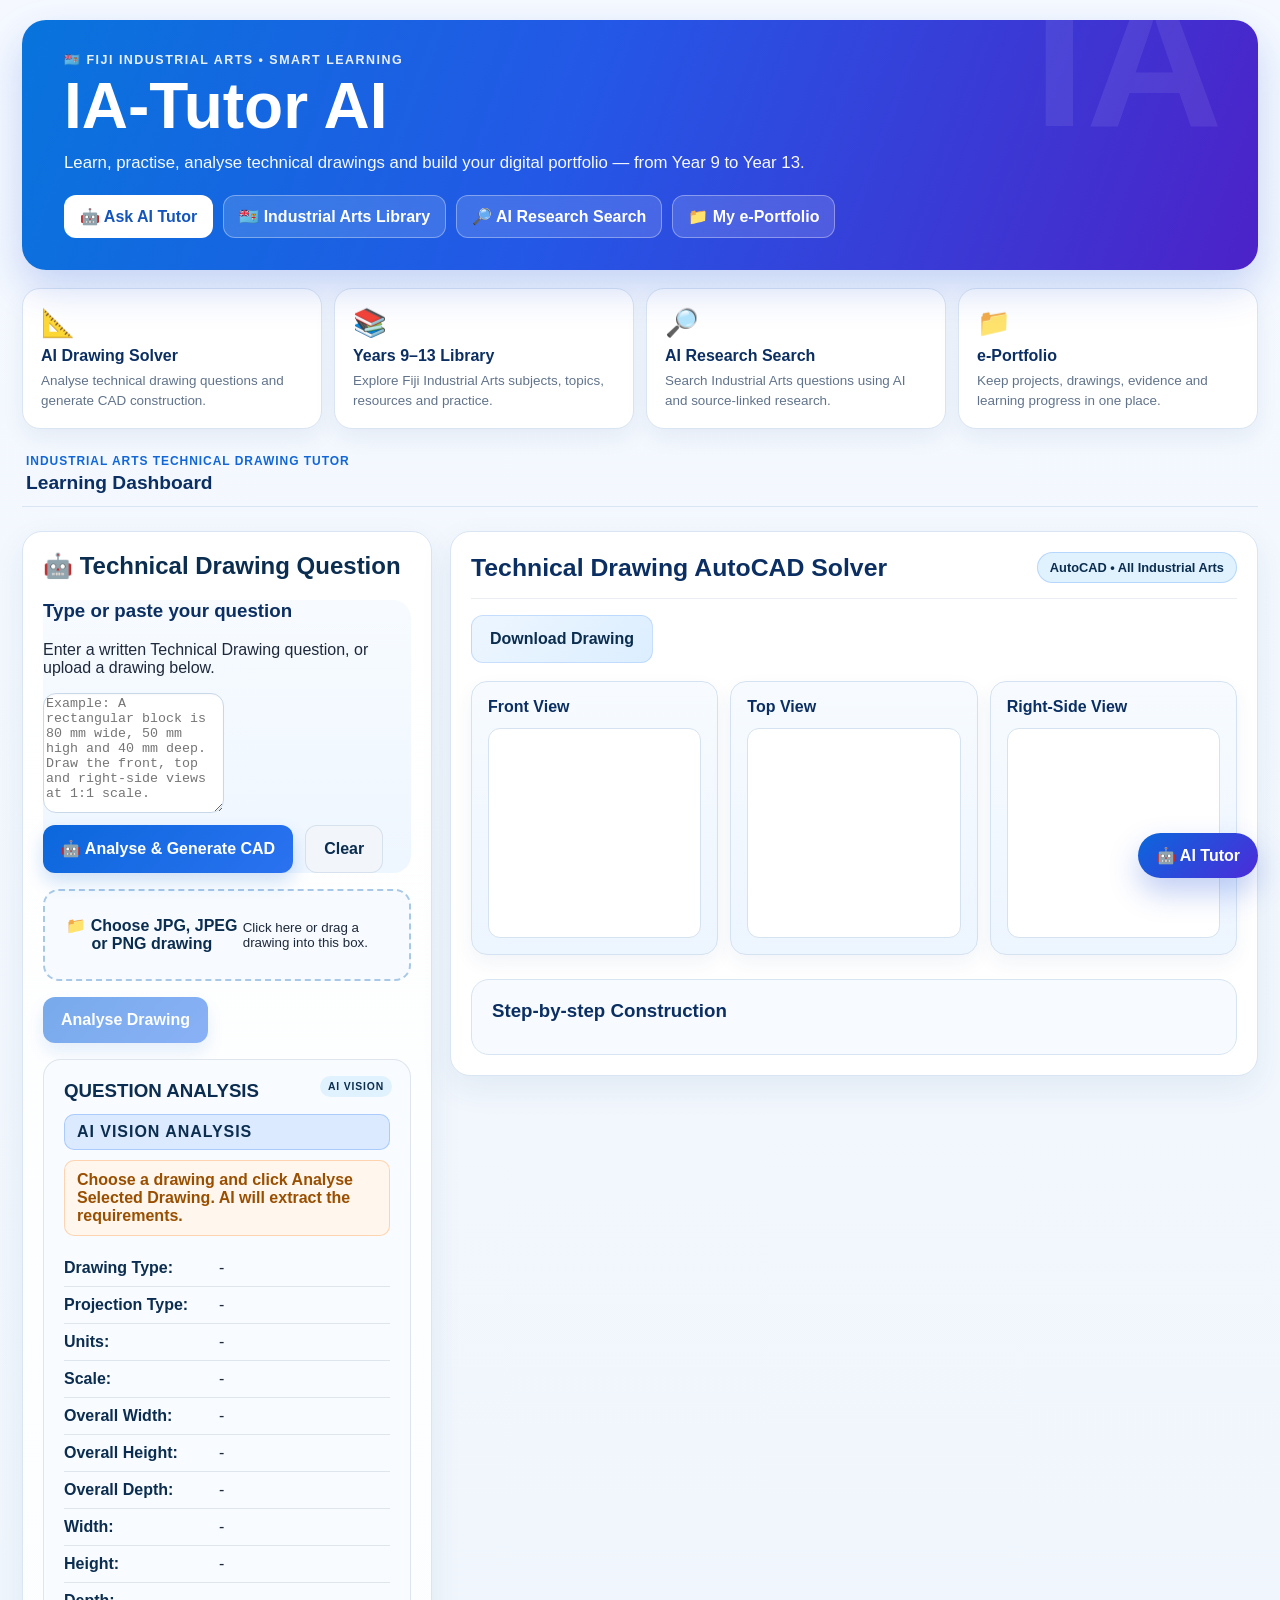
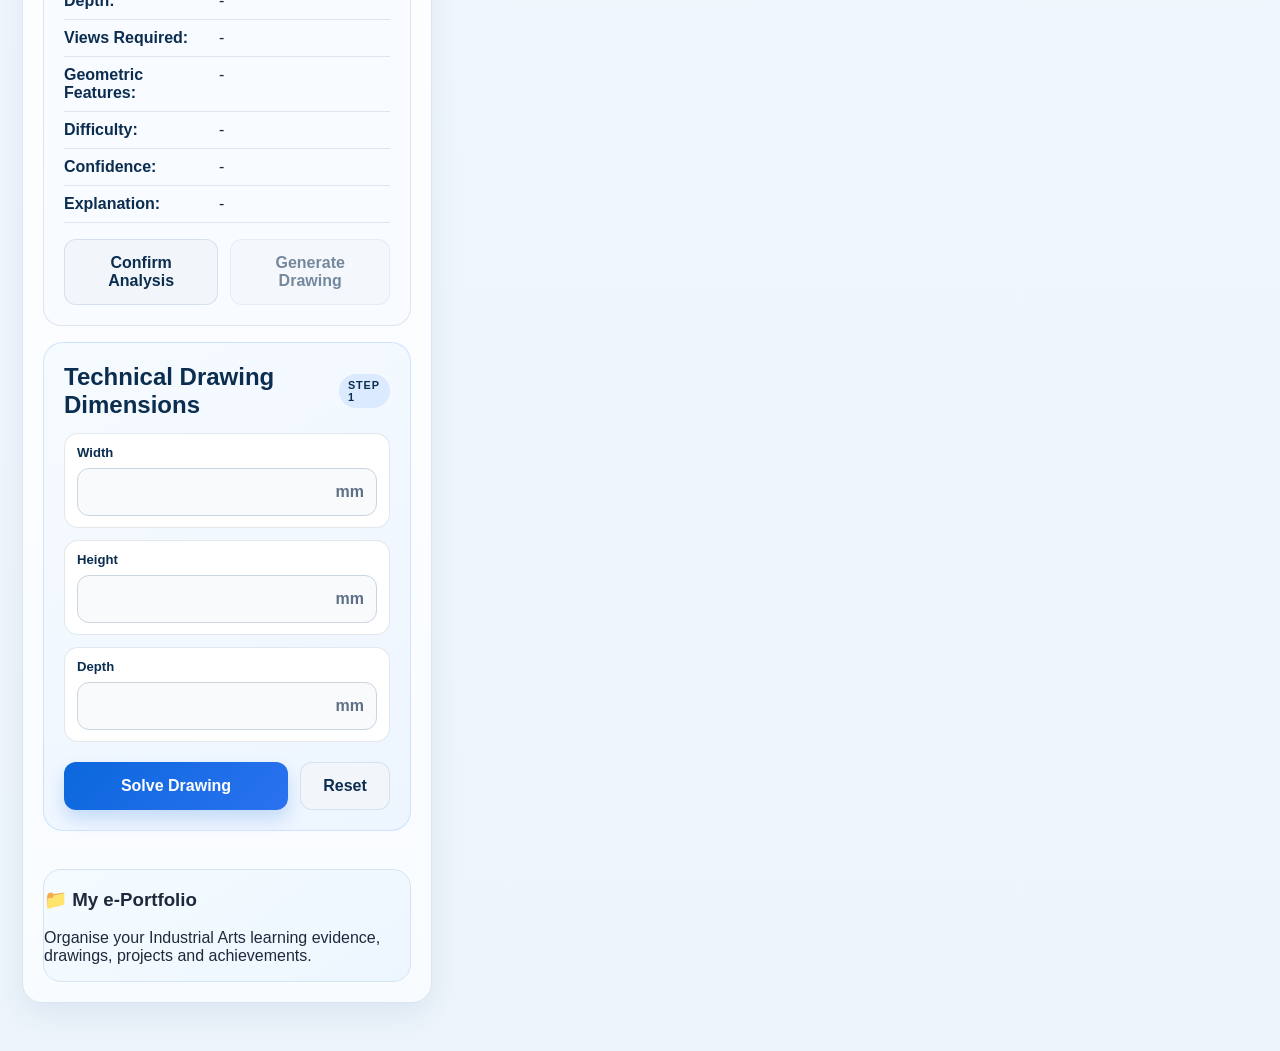
==== commit c399ccda: "Connect working drawing upload and AI analysis fix" ====
--- a/index.html
+++ b/index.html
@@ -1 +1 @@
-<!DOCTYPE html><html lang="en"><head><meta charset="UTF-8"><meta name="viewport" content="width=device-width,initial-scale=1.0"><title>IA-Tutor AI | Fiji Industrial Arts</title><link rel="stylesheet" href="styles.css"></head><body><div class="app-shell"><section class="modern-hero"><div class="hero-content"><p class="hero-kicker">🇫🇯 Fiji Industrial Arts • Smart Learning</p><h1 class="hero-title">IA-Tutor AI</h1><p class="hero-subtitle">Learn, practise, analyse technical drawings and build your digital portfolio — from Year 9 to Year 13.</p><div class="hero-actions"><button type="button" class="hero-action primary" id="hero-ai-button">🤖 Ask AI Tutor</button><button type="button" class="hero-action" id="open-industrial-arts">🇫🇯 Industrial Arts Library</button><button type="button" class="hero-action" id="open-research">🔎 AI Research Search</button><button type="button" class="hero-action" id="open-eportfolio">📁 My e-Portfolio</button></div></div></section><section class="feature-grid"><article class="feature-card"><div class="icon">📐</div><h3>AI Drawing Solver</h3><p>Analyse technical drawing questions and generate CAD construction.</p></article><article class="feature-card" id="library-card" style="cursor:pointer"><div class="icon">📚</div><h3>Years 9–13 Library</h3><p>Explore Fiji Industrial Arts subjects, topics, resources and practice.</p></article><article class="feature-card" id="research-card" style="cursor:pointer"><div class="icon">🔎</div><h3>AI Research Search</h3><p>Search Industrial Arts questions using AI and source-linked research.</p></article><article class="feature-card"><div class="icon">📁</div><h3>e-Portfolio</h3><p>Keep projects, drawings, evidence and learning progress in one place.</p></article></section><header class="topbar"><div><p class="eyebrow">Industrial Arts Technical Drawing Tutor</p><h2>Learning Dashboard</h2></div></header><main class="layout"><section class="panel input-panel"><div class="panel-header"><h2>🤖 Technical Drawing Question</h2></div><div class="question-entry"><h3>Type or paste your question</h3><p>Enter a written Technical Drawing question, or upload a drawing below.</p><textarea id="question-text" class="question-text" placeholder="Example: A rectangular block is 80 mm wide, 50 mm high and 40 mm deep. Draw the front, top and right-side views at 1:1 scale."></textarea><div class="button-row"><button type="button" id="solve-text-question" class="primary-button">🤖 Analyse & Generate CAD</button><button type="button" id="clear-question-text" class="secondary-button">Clear</button></div><div id="question-text-status" class="question-status"></div></div><div class="upload-card"><label class="upload-dropzone" for="question-image-input"><input id="question-image-input" type="file" accept="image/png,image/jpeg,image/jpg"><span class="upload-label">Or choose JPG, JPEG, or PNG drawing</span></label><div id="image-preview-wrapper" class="image-preview-wrapper hidden"><img id="image-preview" alt="Uploaded question preview"></div><div class="button-row upload-actions"><button type="button" id="analyse-button" class="primary-button">Analyse Drawing</button></div></div><div class="analysis-panel"><h3>QUESTION ANALYSIS</h3><div id="analysis-mode-banner" class="analysis-mode-banner">AI VISION ANALYSIS</div><div id="demo-analysis-banner" class="demo-analysis-banner">Enter a question or upload a drawing and let AI extract the requirements.</div><dl id="analysis-results" class="analysis-results"><div class="analysis-row"><dt>Drawing Type:</dt><dd id="analysis-drawing-type">-</dd></div><div class="analysis-row"><dt>Projection Type:</dt><dd id="analysis-projection-type">-</dd></div><div class="analysis-row"><dt>Units:</dt><dd id="analysis-units">-</dd></div><div class="analysis-row"><dt>Scale:</dt><dd id="analysis-scale">-</dd></div><div class="analysis-row"><dt>Overall Width:</dt><dd id="analysis-overall-width">-</dd></div><div class="analysis-row"><dt>Overall Height:</dt><dd id="analysis-overall-height">-</dd></div><div class="analysis-row"><dt>Overall Depth:</dt><dd id="analysis-overall-depth">-</dd></div><div class="analysis-row"><dt>Width:</dt><dd id="analysis-width">-</dd></div><div class="analysis-row"><dt>Height:</dt><dd id="analysis-height">-</dd></div><div class="analysis-row"><dt>Depth:</dt><dd id="analysis-depth">-</dd></div><div class="analysis-row"><dt>Views Required:</dt><dd id="analysis-views">-</dd></div><div class="analysis-row"><dt>Geometric Features:</dt><dd id="analysis-features">-</dd></div><div class="analysis-row"><dt>Difficulty:</dt><dd id="analysis-difficulty">-</dd></div><div class="analysis-row"><dt>Confidence:</dt><dd id="analysis-confidence">-</dd></div><div class="analysis-row"><dt>Explanation:</dt><dd id="analysis-explanation">-</dd></div></dl><div class="button-row generate-actions"><button type="button" id="confirm-analysis-button" class="secondary-button">Confirm Analysis</button><button type="button" id="generate-drawing-button" class="secondary-button" disabled>Generate Drawing</button></div></div><div class="manual-solver"><div class="panel-header"><h2>Technical Drawing Dimensions</h2></div><form id="drawing-form" class="input-form"><div class="field-group"><label for="width">Width</label><div class="input-wrap"><input id="width" name="width" type="number" min="1" step="1" required><span>mm</span></div></div><div class="field-group"><label for="height">Height</label><div class="input-wrap"><input id="height" name="height" type="number" min="1" step="1" required><span>mm</span></div></div><div class="field-group"><label for="depth">Depth</label><div class="input-wrap"><input id="depth" name="depth" type="number" min="1" step="1" required><span>mm</span></div></div><div class="button-row"><button type="submit" class="primary-button">Solve Drawing</button><button type="button" id="reset-button" class="secondary-button">Reset</button></div></form></div><div id="status-message" class="status-message"></div><section class="portfolio-card" id="eportfolio-panel"><h3>📁 My e-Portfolio</h3><p>Organise your Industrial Arts learning evidence, drawings, projects and achievements.</p></section></section><section class="panel output-panel"><div class="panel-header output-header"><div class="output-title-group"><h2>Technical Drawing AutoCAD Solver</h2><span id="drawing-type" class="drawing-type-badge">AutoCAD • All Industrial Arts</span></div></div><div class="button-row output-actions"><button type="button" id="download-button" class="download-button">Download Drawing</button></div><div class="views-grid"><article class="view-card"><h3>Front View</h3><div id="front-view" class="svg-container"></div></article><article class="view-card"><h3>Top View</h3><div id="top-view" class="svg-container"></div></article><article class="view-card"><h3>Right-Side View</h3><div id="right-side-view" class="svg-container"></div></article></div><div id="cad-output-anchor"></div><div class="instructions-panel"><h3>Step-by-step Construction</h3><ol id="construction-steps" class="construction-steps"></ol></div></section></main></div><button type="button" class="home-ai" id="floating-ai-button">🤖 AI Tutor</button><script type="module" src="js/main.js?v=5.19"></script><script type="module" src="js/cadTools.js?v=1.0"></script><script>const go=p=>window.location.href=p;document.getElementById('open-research')?.addEventListener('click',()=>go('research.html'));document.getElementById('research-card')?.addEventListener('click',()=>go('research.html'));document.getElementById('open-industrial-arts')?.addEventListener('click',()=>go('library.html'));document.getElementById('library-card')?.addEventListener('click',()=>go('library.html'));document.getElementById('open-eportfolio')?.addEventListener('click',()=>document.getElementById('eportfolio-panel')?.scrollIntoView({behavior:'smooth'}));document.getElementById('hero-ai-button')?.addEventListener('click',()=>document.getElementById('question-text')?.focus());document.getElementById('floating-ai-button')?.addEventListener('click',()=>document.getElementById('question-text')?.focus());</script></body></html>+<!DOCTYPE html><html lang="en"><head><meta charset="UTF-8"><meta name="viewport" content="width=device-width,initial-scale=1.0"><title>IA-Tutor AI | Fiji Industrial Arts</title><link rel="stylesheet" href="styles.css"></head><body><div class="app-shell"><section class="modern-hero"><div class="hero-content"><p class="hero-kicker">🇫🇯 Fiji Industrial Arts • Smart Learning</p><h1 class="hero-title">IA-Tutor AI</h1><p class="hero-subtitle">Learn, practise, analyse technical drawings and build your digital portfolio — from Year 9 to Year 13.</p><div class="hero-actions"><button type="button" class="hero-action primary" id="hero-ai-button">🤖 Ask AI Tutor</button><button type="button" class="hero-action" id="open-industrial-arts">🇫🇯 Industrial Arts Library</button><button type="button" class="hero-action" id="open-research">🔎 AI Research Search</button><button type="button" class="hero-action" id="open-eportfolio">📁 My e-Portfolio</button></div></div></section><section class="feature-grid"><article class="feature-card"><div class="icon">📐</div><h3>AI Drawing Solver</h3><p>Analyse technical drawing questions and generate CAD construction.</p></article><article class="feature-card" id="library-card" style="cursor:pointer"><div class="icon">📚</div><h3>Years 9–13 Library</h3><p>Explore Fiji Industrial Arts subjects, topics, resources and practice.</p></article><article class="feature-card" id="research-card" style="cursor:pointer"><div class="icon">🔎</div><h3>AI Research Search</h3><p>Search Industrial Arts questions using AI and source-linked research.</p></article><article class="feature-card"><div class="icon">📁</div><h3>e-Portfolio</h3><p>Keep projects, drawings, evidence and learning progress in one place.</p></article></section><header class="topbar"><div><p class="eyebrow">Industrial Arts Technical Drawing Tutor</p><h2>Learning Dashboard</h2></div></header><main class="layout"><section class="panel input-panel"><div class="panel-header"><h2>🤖 Technical Drawing Question</h2></div><div class="question-entry"><h3>Type or paste your question</h3><p>Enter a written Technical Drawing question, or upload a drawing below.</p><textarea id="question-text" class="question-text" placeholder="Example: A rectangular block is 80 mm wide, 50 mm high and 40 mm deep. Draw the front, top and right-side views at 1:1 scale."></textarea><div class="button-row"><button type="button" id="solve-text-question" class="primary-button">🤖 Analyse & Generate CAD</button><button type="button" id="clear-question-text" class="secondary-button">Clear</button></div><div id="question-text-status" class="question-status"></div></div><div class="upload-card"><label class="upload-dropzone" for="question-image-input"><input id="question-image-input" type="file" accept="image/png,image/jpeg,image/jpg"><span class="upload-label">📁 Choose JPG, JPEG or PNG drawing</span><small id="upload-help">Click here or drag a drawing into this box.</small></label><div id="image-preview-wrapper" class="image-preview-wrapper hidden"><img id="image-preview" alt="Uploaded question preview"></div><div class="button-row upload-actions"><button type="button" id="analyse-button" class="primary-button" disabled>🤖 Analyse Selected Drawing</button></div></div><div class="analysis-panel"><h3>QUESTION ANALYSIS</h3><div id="analysis-mode-banner" class="analysis-mode-banner">AI VISION ANALYSIS</div><div id="demo-analysis-banner" class="demo-analysis-banner">Choose a drawing and click Analyse Selected Drawing. AI will extract the requirements.</div><dl id="analysis-results" class="analysis-results"><div class="analysis-row"><dt>Drawing Type:</dt><dd id="analysis-drawing-type">-</dd></div><div class="analysis-row"><dt>Projection Type:</dt><dd id="analysis-projection-type">-</dd></div><div class="analysis-row"><dt>Units:</dt><dd id="analysis-units">-</dd></div><div class="analysis-row"><dt>Scale:</dt><dd id="analysis-scale">-</dd></div><div class="analysis-row"><dt>Overall Width:</dt><dd id="analysis-overall-width">-</dd></div><div class="analysis-row"><dt>Overall Height:</dt><dd id="analysis-overall-height">-</dd></div><div class="analysis-row"><dt>Overall Depth:</dt><dd id="analysis-overall-depth">-</dd></div><div class="analysis-row"><dt>Width:</dt><dd id="analysis-width">-</dd></div><div class="analysis-row"><dt>Height:</dt><dd id="analysis-height">-</dd></div><div class="analysis-row"><dt>Depth:</dt><dd id="analysis-depth">-</dd></div><div class="analysis-row"><dt>Views Required:</dt><dd id="analysis-views">-</dd></div><div class="analysis-row"><dt>Geometric Features:</dt><dd id="analysis-features">-</dd></div><div class="analysis-row"><dt>Difficulty:</dt><dd id="analysis-difficulty">-</dd></div><div class="analysis-row"><dt>Confidence:</dt><dd id="analysis-confidence">-</dd></div><div class="analysis-row"><dt>Explanation:</dt><dd id="analysis-explanation">-</dd></div></dl><div class="button-row generate-actions"><button type="button" id="confirm-analysis-button" class="secondary-button">Confirm Analysis</button><button type="button" id="generate-drawing-button" class="secondary-button" disabled>Generate Drawing</button></div></div><div class="manual-solver"><div class="panel-header"><h2>Technical Drawing Dimensions</h2></div><form id="drawing-form" class="input-form"><div class="field-group"><label for="width">Width</label><div class="input-wrap"><input id="width" name="width" type="number" min="1" step="1" required><span>mm</span></div></div><div class="field-group"><label for="height">Height</label><div class="input-wrap"><input id="height" name="height" type="number" min="1" step="1" required><span>mm</span></div></div><div class="field-group"><label for="depth">Depth</label><div class="input-wrap"><input id="depth" name="depth" type="number" min="1" step="1" required><span>mm</span></div></div><div class="button-row"><button type="submit" class="primary-button">Solve Drawing</button><button type="button" id="reset-button" class="secondary-button">Reset</button></div></form></div><div id="status-message" class="status-message"></div><section class="portfolio-card" id="eportfolio-panel"><h3>📁 My e-Portfolio</h3><p>Organise your Industrial Arts learning evidence, drawings, projects and achievements.</p></section></section><section class="panel output-panel"><div class="panel-header output-header"><div class="output-title-group"><h2>Technical Drawing AutoCAD Solver</h2><span id="drawing-type" class="drawing-type-badge">AutoCAD • All Industrial Arts</span></div></div><div class="button-row output-actions"><button type="button" id="download-button" class="download-button">Download Drawing</button></div><div class="views-grid"><article class="view-card"><h3>Front View</h3><div id="front-view" class="svg-container"></div></article><article class="view-card"><h3>Top View</h3><div id="top-view" class="svg-container"></div></article><article class="view-card"><h3>Right-Side View</h3><div id="right-side-view" class="svg-container"></div></article></div><div id="cad-output-anchor"></div><div class="instructions-panel"><h3>Step-by-step Construction</h3><ol id="construction-steps" class="construction-steps"></ol></div></section></main></div><button type="button" class="home-ai" id="floating-ai-button">🤖 AI Tutor</button><script type="module" src="js/main.js?v=5.20"></script><script type="module" src="js/cadTools.js?v=1.0"></script><script src="js/drawingUploadFix.js?v=1.0"></script><script>const go=p=>window.location.href=p;document.getElementById('open-research')?.addEventListener('click',()=>go('research.html'));document.getElementById('research-card')?.addEventListener('click',()=>go('research.html'));document.getElementById('open-industrial-arts')?.addEventListener('click',()=>go('industrial-arts-library.html'));document.getElementById('library-card')?.addEventListener('click',()=>go('industrial-arts-library.html'));document.getElementById('open-eportfolio')?.addEventListener('click',()=>document.getElementById('eportfolio-panel')?.scrollIntoView({behavior:'smooth'}));document.getElementById('hero-ai-button')?.addEventListener('click',()=>document.getElementById('question-text')?.focus());document.getElementById('floating-ai-button')?.addEventListener('click',()=>document.getElementById('question-text')?.focus());</script></body></html>
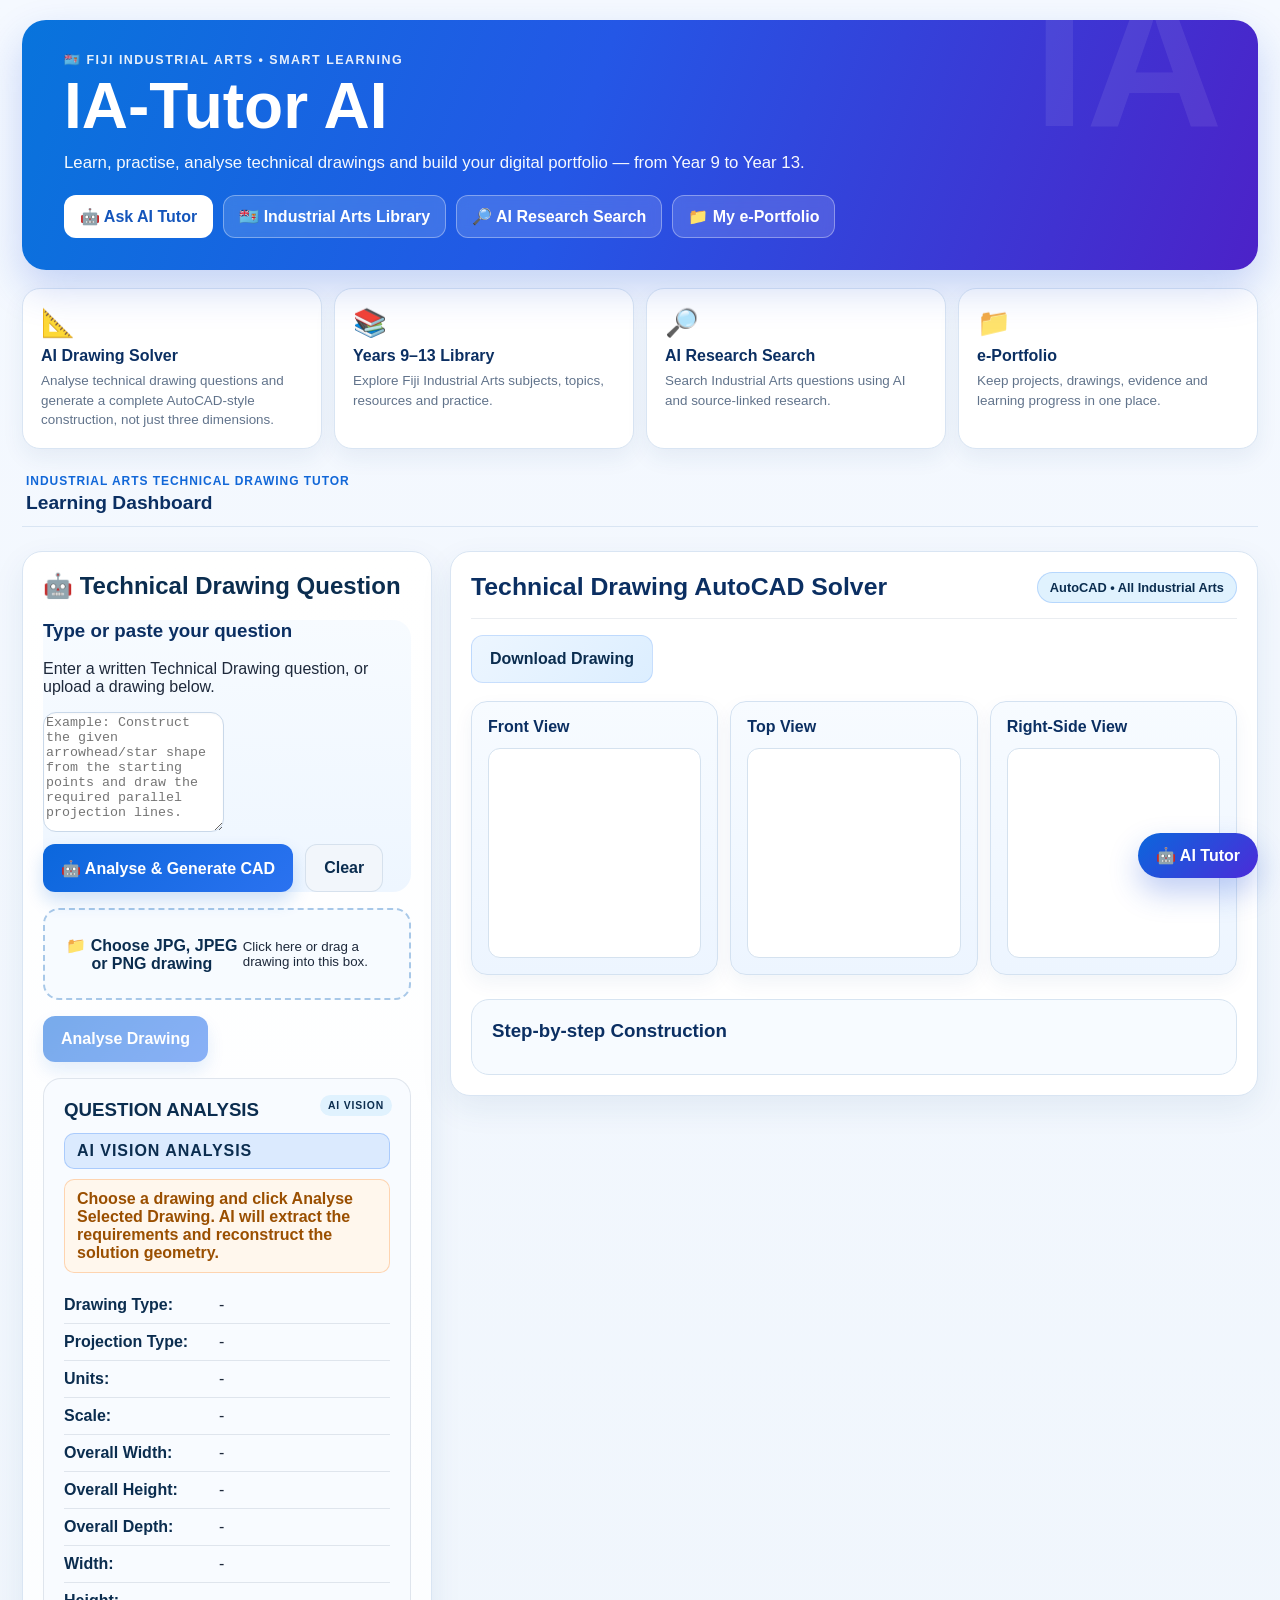
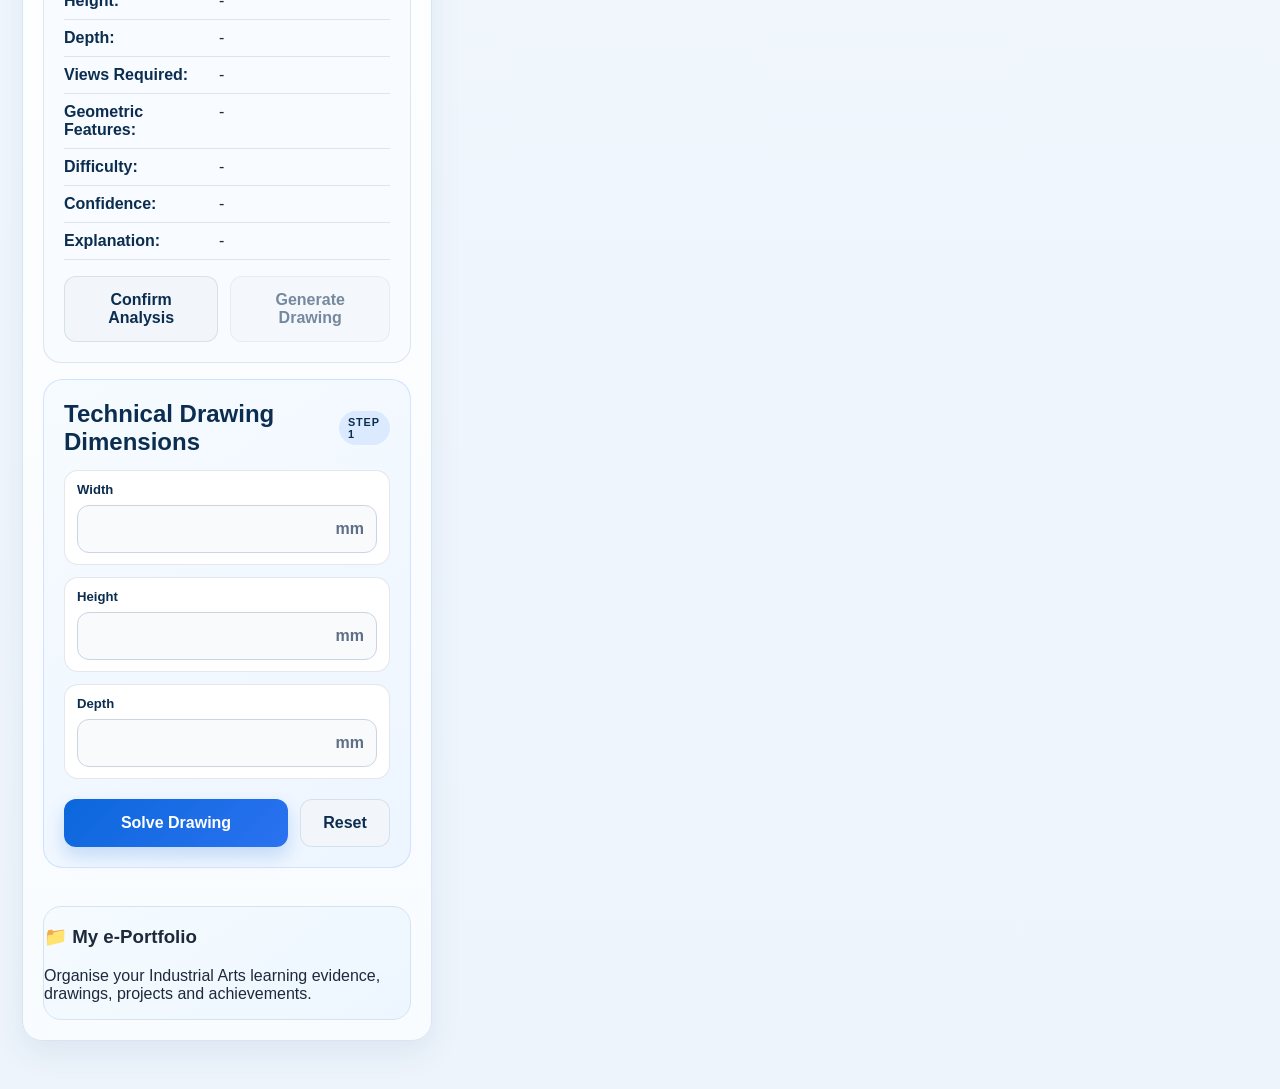
==== commit a15d1720: "Load AutoCAD solution screen styles" ====
--- a/index.html
+++ b/index.html
@@ -1 +1 @@
-<!DOCTYPE html><html lang="en"><head><meta charset="UTF-8"><meta name="viewport" content="width=device-width,initial-scale=1.0"><title>IA-Tutor AI | Fiji Industrial Arts</title><link rel="stylesheet" href="styles.css"></head><body><div class="app-shell"><section class="modern-hero"><div class="hero-content"><p class="hero-kicker">🇫🇯 Fiji Industrial Arts • Smart Learning</p><h1 class="hero-title">IA-Tutor AI</h1><p class="hero-subtitle">Learn, practise, analyse technical drawings and build your digital portfolio — from Year 9 to Year 13.</p><div class="hero-actions"><button type="button" class="hero-action primary" id="hero-ai-button">🤖 Ask AI Tutor</button><button type="button" class="hero-action" id="open-industrial-arts">🇫🇯 Industrial Arts Library</button><button type="button" class="hero-action" id="open-research">🔎 AI Research Search</button><button type="button" class="hero-action" id="open-eportfolio">📁 My e-Portfolio</button></div></div></section><section class="feature-grid"><article class="feature-card"><div class="icon">📐</div><h3>AI Drawing Solver</h3><p>Analyse technical drawing questions and generate CAD construction.</p></article><article class="feature-card" id="library-card" style="cursor:pointer"><div class="icon">📚</div><h3>Years 9–13 Library</h3><p>Explore Fiji Industrial Arts subjects, topics, resources and practice.</p></article><article class="feature-card" id="research-card" style="cursor:pointer"><div class="icon">🔎</div><h3>AI Research Search</h3><p>Search Industrial Arts questions using AI and source-linked research.</p></article><article class="feature-card"><div class="icon">📁</div><h3>e-Portfolio</h3><p>Keep projects, drawings, evidence and learning progress in one place.</p></article></section><header class="topbar"><div><p class="eyebrow">Industrial Arts Technical Drawing Tutor</p><h2>Learning Dashboard</h2></div></header><main class="layout"><section class="panel input-panel"><div class="panel-header"><h2>🤖 Technical Drawing Question</h2></div><div class="question-entry"><h3>Type or paste your question</h3><p>Enter a written Technical Drawing question, or upload a drawing below.</p><textarea id="question-text" class="question-text" placeholder="Example: A rectangular block is 80 mm wide, 50 mm high and 40 mm deep. Draw the front, top and right-side views at 1:1 scale."></textarea><div class="button-row"><button type="button" id="solve-text-question" class="primary-button">🤖 Analyse & Generate CAD</button><button type="button" id="clear-question-text" class="secondary-button">Clear</button></div><div id="question-text-status" class="question-status"></div></div><div class="upload-card"><label class="upload-dropzone" for="question-image-input"><input id="question-image-input" type="file" accept="image/png,image/jpeg,image/jpg"><span class="upload-label">📁 Choose JPG, JPEG or PNG drawing</span><small id="upload-help">Click here or drag a drawing into this box.</small></label><div id="image-preview-wrapper" class="image-preview-wrapper hidden"><img id="image-preview" alt="Uploaded question preview"></div><div class="button-row upload-actions"><button type="button" id="analyse-button" class="primary-button" disabled>🤖 Analyse Selected Drawing</button></div></div><div class="analysis-panel"><h3>QUESTION ANALYSIS</h3><div id="analysis-mode-banner" class="analysis-mode-banner">AI VISION ANALYSIS</div><div id="demo-analysis-banner" class="demo-analysis-banner">Choose a drawing and click Analyse Selected Drawing. AI will extract the requirements.</div><dl id="analysis-results" class="analysis-results"><div class="analysis-row"><dt>Drawing Type:</dt><dd id="analysis-drawing-type">-</dd></div><div class="analysis-row"><dt>Projection Type:</dt><dd id="analysis-projection-type">-</dd></div><div class="analysis-row"><dt>Units:</dt><dd id="analysis-units">-</dd></div><div class="analysis-row"><dt>Scale:</dt><dd id="analysis-scale">-</dd></div><div class="analysis-row"><dt>Overall Width:</dt><dd id="analysis-overall-width">-</dd></div><div class="analysis-row"><dt>Overall Height:</dt><dd id="analysis-overall-height">-</dd></div><div class="analysis-row"><dt>Overall Depth:</dt><dd id="analysis-overall-depth">-</dd></div><div class="analysis-row"><dt>Width:</dt><dd id="analysis-width">-</dd></div><div class="analysis-row"><dt>Height:</dt><dd id="analysis-height">-</dd></div><div class="analysis-row"><dt>Depth:</dt><dd id="analysis-depth">-</dd></div><div class="analysis-row"><dt>Views Required:</dt><dd id="analysis-views">-</dd></div><div class="analysis-row"><dt>Geometric Features:</dt><dd id="analysis-features">-</dd></div><div class="analysis-row"><dt>Difficulty:</dt><dd id="analysis-difficulty">-</dd></div><div class="analysis-row"><dt>Confidence:</dt><dd id="analysis-confidence">-</dd></div><div class="analysis-row"><dt>Explanation:</dt><dd id="analysis-explanation">-</dd></div></dl><div class="button-row generate-actions"><button type="button" id="confirm-analysis-button" class="secondary-button">Confirm Analysis</button><button type="button" id="generate-drawing-button" class="secondary-button" disabled>Generate Drawing</button></div></div><div class="manual-solver"><div class="panel-header"><h2>Technical Drawing Dimensions</h2></div><form id="drawing-form" class="input-form"><div class="field-group"><label for="width">Width</label><div class="input-wrap"><input id="width" name="width" type="number" min="1" step="1" required><span>mm</span></div></div><div class="field-group"><label for="height">Height</label><div class="input-wrap"><input id="height" name="height" type="number" min="1" step="1" required><span>mm</span></div></div><div class="field-group"><label for="depth">Depth</label><div class="input-wrap"><input id="depth" name="depth" type="number" min="1" step="1" required><span>mm</span></div></div><div class="button-row"><button type="submit" class="primary-button">Solve Drawing</button><button type="button" id="reset-button" class="secondary-button">Reset</button></div></form></div><div id="status-message" class="status-message"></div><section class="portfolio-card" id="eportfolio-panel"><h3>📁 My e-Portfolio</h3><p>Organise your Industrial Arts learning evidence, drawings, projects and achievements.</p></section></section><section class="panel output-panel"><div class="panel-header output-header"><div class="output-title-group"><h2>Technical Drawing AutoCAD Solver</h2><span id="drawing-type" class="drawing-type-badge">AutoCAD • All Industrial Arts</span></div></div><div class="button-row output-actions"><button type="button" id="download-button" class="download-button">Download Drawing</button></div><div class="views-grid"><article class="view-card"><h3>Front View</h3><div id="front-view" class="svg-container"></div></article><article class="view-card"><h3>Top View</h3><div id="top-view" class="svg-container"></div></article><article class="view-card"><h3>Right-Side View</h3><div id="right-side-view" class="svg-container"></div></article></div><div id="cad-output-anchor"></div><div class="instructions-panel"><h3>Step-by-step Construction</h3><ol id="construction-steps" class="construction-steps"></ol></div></section></main></div><button type="button" class="home-ai" id="floating-ai-button">🤖 AI Tutor</button><script type="module" src="js/main.js?v=5.20"></script><script type="module" src="js/cadTools.js?v=1.0"></script><script src="js/drawingUploadFix.js?v=1.0"></script><script>const go=p=>window.location.href=p;document.getElementById('open-research')?.addEventListener('click',()=>go('research.html'));document.getElementById('research-card')?.addEventListener('click',()=>go('research.html'));document.getElementById('open-industrial-arts')?.addEventListener('click',()=>go('industrial-arts-library.html'));document.getElementById('library-card')?.addEventListener('click',()=>go('industrial-arts-library.html'));document.getElementById('open-eportfolio')?.addEventListener('click',()=>document.getElementById('eportfolio-panel')?.scrollIntoView({behavior:'smooth'}));document.getElementById('hero-ai-button')?.addEventListener('click',()=>document.getElementById('question-text')?.focus());document.getElementById('floating-ai-button')?.addEventListener('click',()=>document.getElementById('question-text')?.focus());</script></body></html>+<!DOCTYPE html><html lang="en"><head><meta charset="UTF-8"><meta name="viewport" content="width=device-width,initial-scale=1.0"><title>IA-Tutor AI | Fiji Industrial Arts</title><link rel="stylesheet" href="styles.css"><link rel="stylesheet" href="cad-screen.css?v=1.0"></head><body><div class="app-shell"><section class="modern-hero"><div class="hero-content"><p class="hero-kicker">🇫🇯 Fiji Industrial Arts • Smart Learning</p><h1 class="hero-title">IA-Tutor AI</h1><p class="hero-subtitle">Learn, practise, analyse technical drawings and build your digital portfolio — from Year 9 to Year 13.</p><div class="hero-actions"><button type="button" class="hero-action primary" id="hero-ai-button">🤖 Ask AI Tutor</button><button type="button" class="hero-action" id="open-industrial-arts">🇫🇯 Industrial Arts Library</button><button type="button" class="hero-action" id="open-research">🔎 AI Research Search</button><button type="button" class="hero-action" id="open-eportfolio">📁 My e-Portfolio</button></div></div></section><section class="feature-grid"><article class="feature-card"><div class="icon">📐</div><h3>AI Drawing Solver</h3><p>Analyse technical drawing questions and generate a complete AutoCAD-style construction, not just three dimensions.</p></article><article class="feature-card" id="library-card" style="cursor:pointer"><div class="icon">📚</div><h3>Years 9–13 Library</h3><p>Explore Fiji Industrial Arts subjects, topics, resources and practice.</p></article><article class="feature-card" id="research-card" style="cursor:pointer"><div class="icon">🔎</div><h3>AI Research Search</h3><p>Search Industrial Arts questions using AI and source-linked research.</p></article><article class="feature-card"><div class="icon">📁</div><h3>e-Portfolio</h3><p>Keep projects, drawings, evidence and learning progress in one place.</p></article></section><header class="topbar"><div><p class="eyebrow">Industrial Arts Technical Drawing Tutor</p><h2>Learning Dashboard</h2></div></header><main class="layout"><section class="panel input-panel"><div class="panel-header"><h2>🤖 Technical Drawing Question</h2></div><div class="question-entry"><h3>Type or paste your question</h3><p>Enter a written Technical Drawing question, or upload a drawing below.</p><textarea id="question-text" class="question-text" placeholder="Example: Construct the given arrowhead/star shape from the starting points and draw the required parallel projection lines."></textarea><div class="button-row"><button type="button" id="solve-text-question" class="primary-button">🤖 Analyse & Generate CAD</button><button type="button" id="clear-question-text" class="secondary-button">Clear</button></div><div id="question-text-status" class="question-status"></div></div><div class="upload-card"><label class="upload-dropzone" for="question-image-input"><input id="question-image-input" type="file" accept="image/png,image/jpeg,image/jpg"><span class="upload-label">📁 Choose JPG, JPEG or PNG drawing</span><small id="upload-help">Click here or drag a drawing into this box.</small></label><div id="image-preview-wrapper" class="image-preview-wrapper hidden"><img id="image-preview" alt="Uploaded question preview"></div><div class="button-row upload-actions"><button type="button" id="analyse-button" class="primary-button" disabled>🤖 Analyse Selected Drawing</button></div></div><div class="analysis-panel"><h3>QUESTION ANALYSIS</h3><div id="analysis-mode-banner" class="analysis-mode-banner">AI VISION ANALYSIS</div><div id="demo-analysis-banner" class="demo-analysis-banner">Choose a drawing and click Analyse Selected Drawing. AI will extract the requirements and reconstruct the solution geometry.</div><dl id="analysis-results" class="analysis-results"><div class="analysis-row"><dt>Drawing Type:</dt><dd id="analysis-drawing-type">-</dd></div><div class="analysis-row"><dt>Projection Type:</dt><dd id="analysis-projection-type">-</dd></div><div class="analysis-row"><dt>Units:</dt><dd id="analysis-units">-</dd></div><div class="analysis-row"><dt>Scale:</dt><dd id="analysis-scale">-</dd></div><div class="analysis-row"><dt>Overall Width:</dt><dd id="analysis-overall-width">-</dd></div><div class="analysis-row"><dt>Overall Height:</dt><dd id="analysis-overall-height">-</dd></div><div class="analysis-row"><dt>Overall Depth:</dt><dd id="analysis-overall-depth">-</dd></div><div class="analysis-row"><dt>Width:</dt><dd id="analysis-width">-</dd></div><div class="analysis-row"><dt>Height:</dt><dd id="analysis-height">-</dd></div><div class="analysis-row"><dt>Depth:</dt><dd id="analysis-depth">-</dd></div><div class="analysis-row"><dt>Views Required:</dt><dd id="analysis-views">-</dd></div><div class="analysis-row"><dt>Geometric Features:</dt><dd id="analysis-features">-</dd></div><div class="analysis-row"><dt>Difficulty:</dt><dd id="analysis-difficulty">-</dd></div><div class="analysis-row"><dt>Confidence:</dt><dd id="analysis-confidence">-</dd></div><div class="analysis-row"><dt>Explanation:</dt><dd id="analysis-explanation">-</dd></div></dl><div class="button-row generate-actions"><button type="button" id="confirm-analysis-button" class="secondary-button">Confirm Analysis</button><button type="button" id="generate-drawing-button" class="secondary-button" disabled>Generate Drawing</button></div></div><div class="manual-solver"><div class="panel-header"><h2>Technical Drawing Dimensions</h2></div><form id="drawing-form" class="input-form"><div class="field-group"><label for="width">Width</label><div class="input-wrap"><input id="width" name="width" type="number" min="1" step="1" required><span>mm</span></div></div><div class="field-group"><label for="height">Height</label><div class="input-wrap"><input id="height" name="height" type="number" min="1" step="1" required><span>mm</span></div></div><div class="field-group"><label for="depth">Depth</label><div class="input-wrap"><input id="depth" name="depth" type="number" min="1" step="1" required><span>mm</span></div></div><div class="button-row"><button type="submit" class="primary-button">Solve Drawing</button><button type="button" id="reset-button" class="secondary-button">Reset</button></div></form></div><div id="status-message" class="status-message"></div><section class="portfolio-card" id="eportfolio-panel"><h3>📁 My e-Portfolio</h3><p>Organise your Industrial Arts learning evidence, drawings, projects and achievements.</p></section></section><section class="panel output-panel"><div class="panel-header output-header"><div class="output-title-group"><h2>Technical Drawing AutoCAD Solver</h2><span id="drawing-type" class="drawing-type-badge">AutoCAD • All Industrial Arts</span></div></div><div class="button-row output-actions"><button type="button" id="download-button" class="download-button">Download Drawing</button></div><div class="views-grid"><article class="view-card"><h3>Front View</h3><div id="front-view" class="svg-container"></div></article><article class="view-card"><h3>Top View</h3><div id="top-view" class="svg-container"></div></article><article class="view-card"><h3>Right-Side View</h3><div id="right-side-view" class="svg-container"></div></article></div><div id="cad-output-anchor"></div><div class="instructions-panel"><h3>Step-by-step Construction</h3><ol id="construction-steps" class="construction-steps"></ol></div></section></main></div><button type="button" class="home-ai" id="floating-ai-button">🤖 AI Tutor</button><script type="module" src="js/main.js?v=5.21"></script><script type="module" src="js/cadTools.js?v=1.1"></script><script src="js/drawingUploadFix.js?v=1.1"></script><script>const go=p=>window.location.href=p;document.getElementById('open-research')?.addEventListener('click',()=>go('research.html'));document.getElementById('research-card')?.addEventListener('click',()=>go('research.html'));document.getElementById('open-industrial-arts')?.addEventListener('click',()=>go('industrial-arts-library.html'));document.getElementById('library-card')?.addEventListener('click',()=>go('industrial-arts-library.html'));document.getElementById('open-eportfolio')?.addEventListener('click',()=>document.getElementById('eportfolio-panel')?.scrollIntoView({behavior:'smooth'}));document.getElementById('hero-ai-button')?.addEventListener('click',()=>document.getElementById('question-text')?.focus());document.getElementById('floating-ai-button')?.addEventListener('click',()=>document.getElementById('question-text')?.focus());</script></body></html>
--- a/cad-screen.css
+++ b/cad-screen.css
@@ -0,0 +1 @@
+.cad-screen{display:grid;grid-template-columns:150px minmax(0,1fr);gap:0;background:#111b2b;border:1px solid #2b405d;border-radius:0 0 14px 14px;overflow:hidden}.cad-side-tools{display:flex;flex-direction:column;gap:9px;padding:14px 10px;background:#17253a;color:#c9d7e8;font:12px Arial,sans-serif;border-right:1px solid #304762}.cad-side-tools b{color:#fff;font-size:10px;letter-spacing:.12em;margin-top:5px}.cad-side-tools span{padding:5px 6px;border-radius:5px;background:#20324a}.cad-canvas-wrap{min-width:0;min-height:520px;background:#0b1422;position:relative}.cad-canvas-wrap svg{display:block;width:100%;height:520px;background:#0b1422!important;border:0!important}.cad-command-line{padding:8px 12px;background:#101c2d;color:#8fa9c4;font:12px Consolas,monospace;border-top:1px solid #263b56}.real-cad-toolbar{display:flex!important;align-items:center;gap:8px;flex-wrap:wrap;background:#e9f1fa!important;border:1px solid #c8d8e8;border-radius:14px 14px 0 0!important;padding:9px 11px!important}.real-cad-toolbar strong{color:#102f55;margin-right:auto}.real-cad-toolbar button{padding:7px 10px;border-radius:7px;background:#fff;color:#183b62;border:1px solid #c7d5e4;font-size:12px}.cad-command{padding:6px 9px;background:#132238;color:#9fc1df;border-radius:6px;font:11px Consolas,monospace}.cad-status{font-size:11px;color:#2d5d8f}.cad-entity{stroke:#e8f2ff;stroke-width:2;fill:none;vector-effect:non-scaling-stroke}.cad-construction{stroke:#5e87aa;stroke-dasharray:8 7;stroke-width:1.2}.cad-dim-line{stroke:#68b3ff;stroke-width:1.2;vector-effect:non-scaling-stroke}.cad-dim-text{fill:#8fd0ff;font:14px Arial,sans-serif}.cad-grid line{stroke:#1c3048;stroke-width:1}.cad-tool-group{display:flex;gap:5px;flex-wrap:wrap;padding:7px 10px;background:#17253a;border:1px solid #2b405d;border-top:0}.cad-tool-group button{padding:6px 8px;border-radius:6px;background:#20324a;color:#d6e4f3;border:1px solid #38506b;font-size:11px}.cad-tool-label{color:#89a8c5;font:10px Arial,sans-serif;font-weight:700;align-self:center;margin-right:4px}.real-cad-panel{overflow:hidden}.real-cad-panel .cad-tool-group{border-radius:0 0 12px 12px}.real-cad-panel .cad-tool-group button:hover{background:#2b4665}@media(max-width:720px){.cad-screen{grid-template-columns:1fr}.cad-side-tools{display:none}.cad-canvas-wrap,.cad-canvas-wrap svg{min-height:400px;height:400px}.cad-command{display:none}}
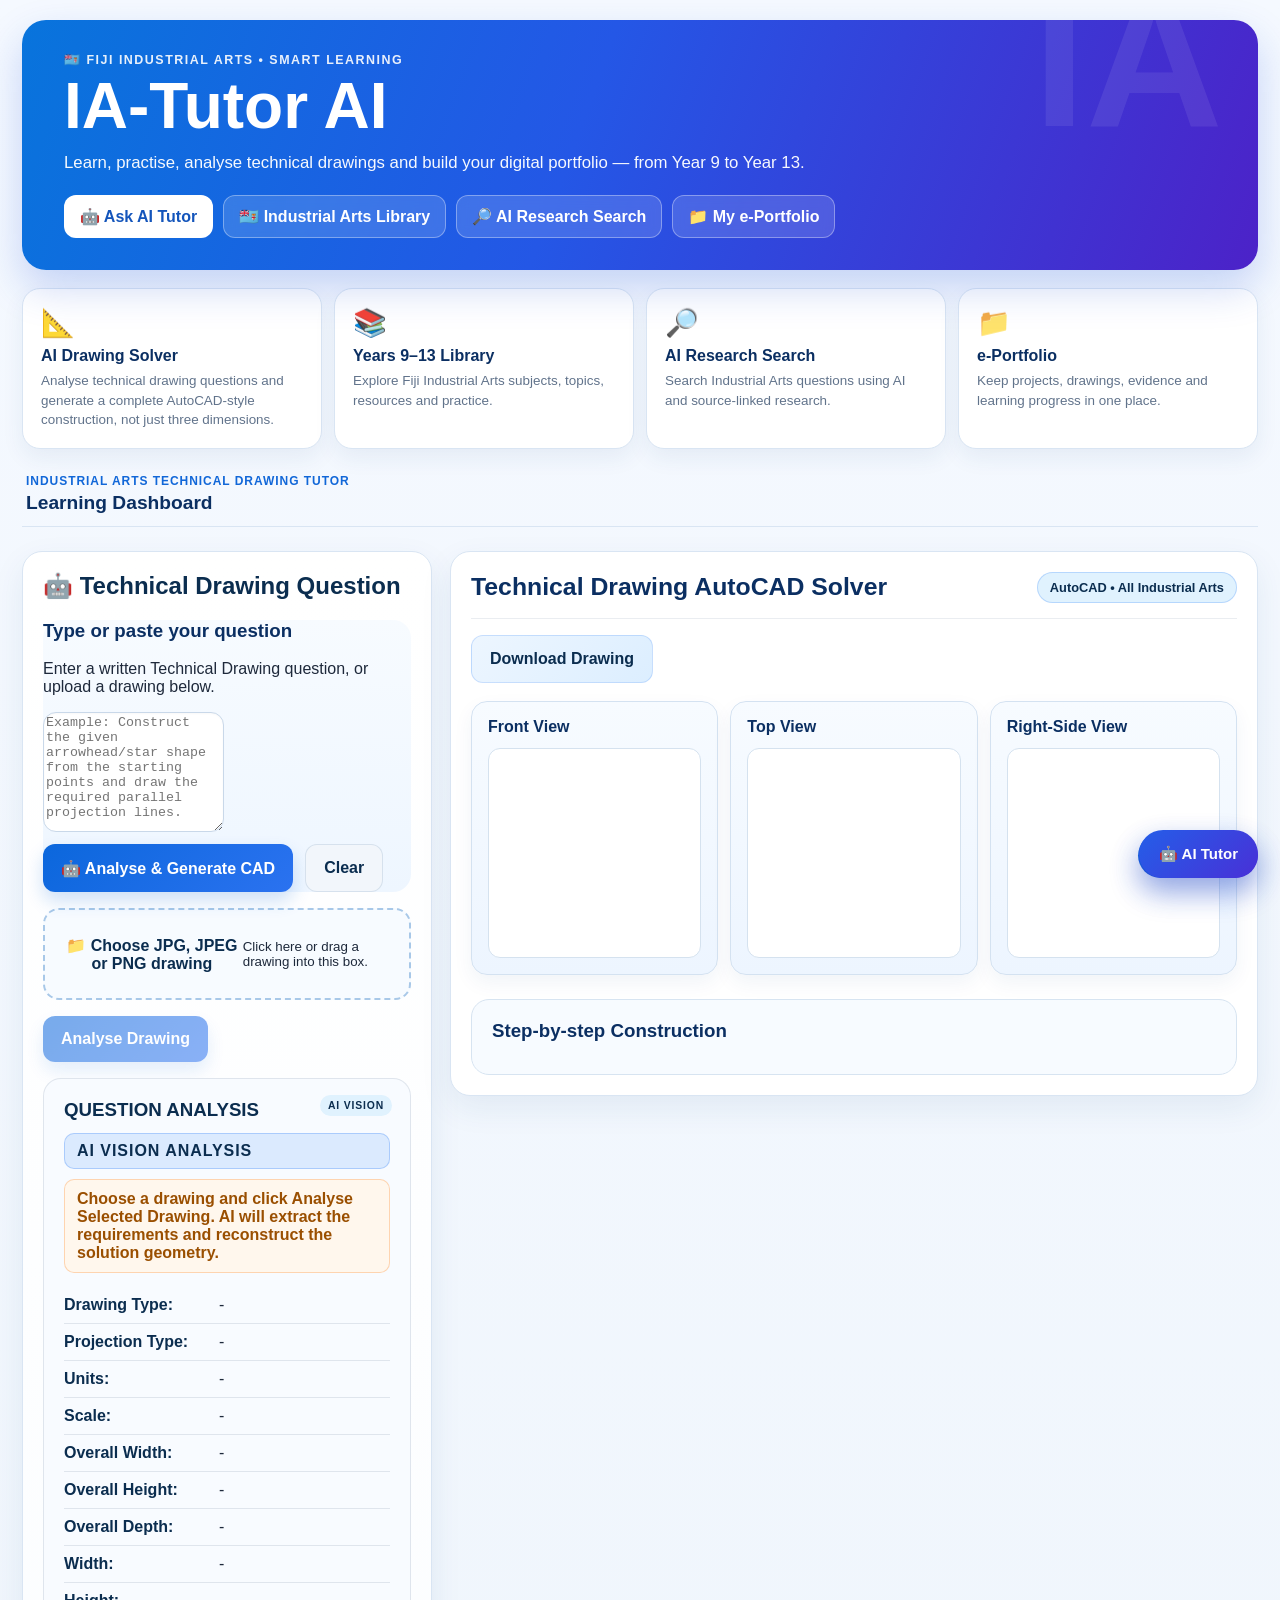
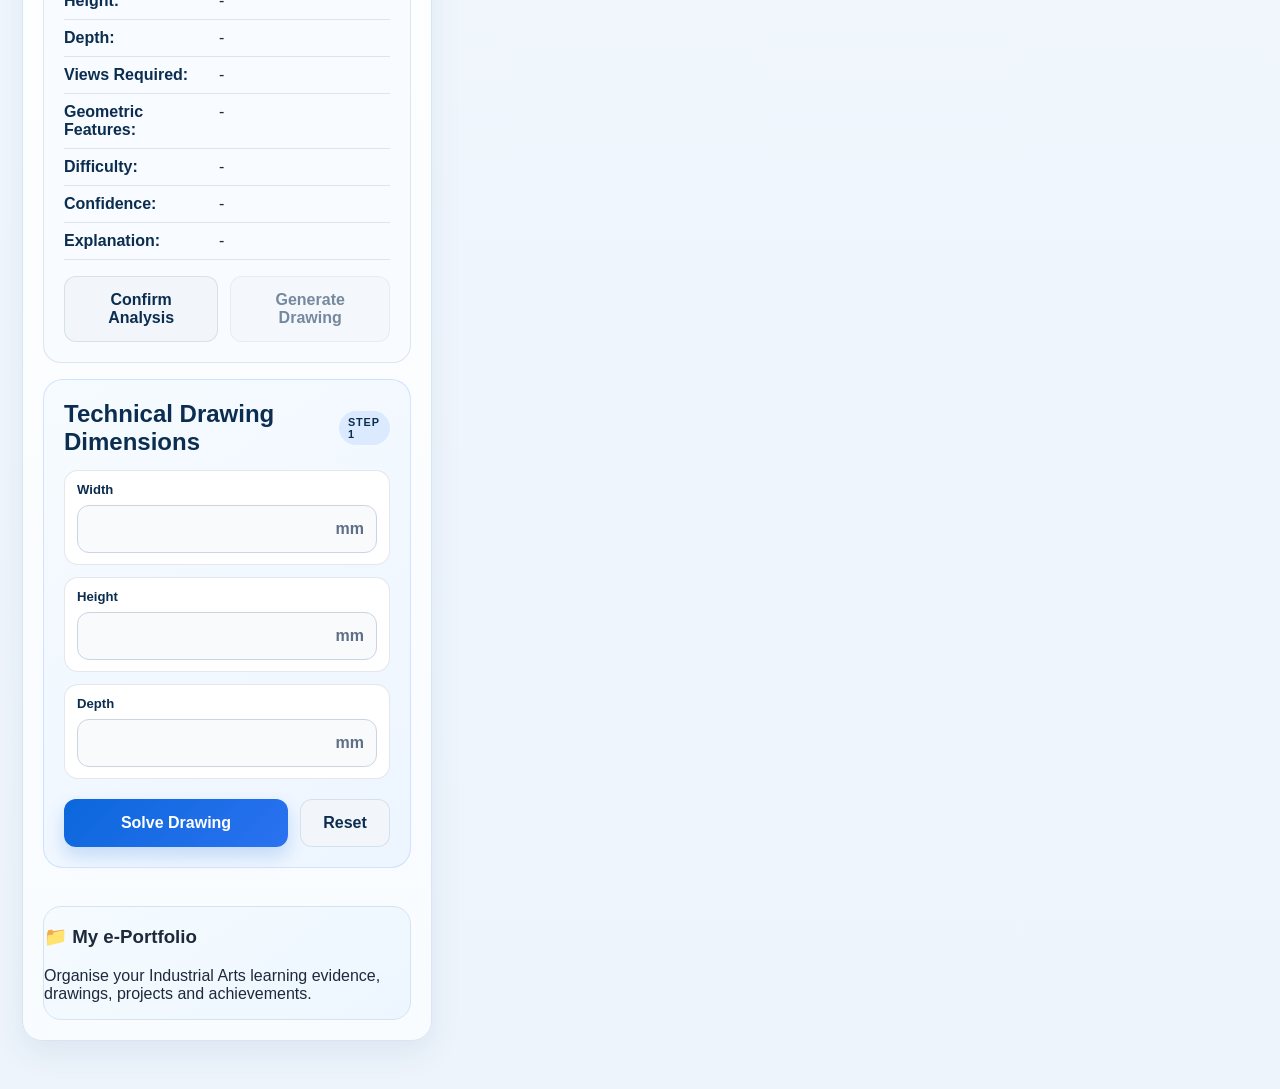
==== commit 42f523b2: "Connect IA-Tutor Assistant to Year 9 source-aware workflow" ====
--- a/index.html
+++ b/index.html
@@ -1 +1 @@
-<!DOCTYPE html><html lang="en"><head><meta charset="UTF-8"><meta name="viewport" content="width=device-width,initial-scale=1.0"><title>IA-Tutor AI | Fiji Industrial Arts</title><link rel="stylesheet" href="styles.css"><link rel="stylesheet" href="cad-screen.css?v=1.0"></head><body><div class="app-shell"><section class="modern-hero"><div class="hero-content"><p class="hero-kicker">🇫🇯 Fiji Industrial Arts • Smart Learning</p><h1 class="hero-title">IA-Tutor AI</h1><p class="hero-subtitle">Learn, practise, analyse technical drawings and build your digital portfolio — from Year 9 to Year 13.</p><div class="hero-actions"><button type="button" class="hero-action primary" id="hero-ai-button">🤖 Ask AI Tutor</button><button type="button" class="hero-action" id="open-industrial-arts">🇫🇯 Industrial Arts Library</button><button type="button" class="hero-action" id="open-research">🔎 AI Research Search</button><button type="button" class="hero-action" id="open-eportfolio">📁 My e-Portfolio</button></div></div></section><section class="feature-grid"><article class="feature-card"><div class="icon">📐</div><h3>AI Drawing Solver</h3><p>Analyse technical drawing questions and generate a complete AutoCAD-style construction, not just three dimensions.</p></article><article class="feature-card" id="library-card" style="cursor:pointer"><div class="icon">📚</div><h3>Years 9–13 Library</h3><p>Explore Fiji Industrial Arts subjects, topics, resources and practice.</p></article><article class="feature-card" id="research-card" style="cursor:pointer"><div class="icon">🔎</div><h3>AI Research Search</h3><p>Search Industrial Arts questions using AI and source-linked research.</p></article><article class="feature-card"><div class="icon">📁</div><h3>e-Portfolio</h3><p>Keep projects, drawings, evidence and learning progress in one place.</p></article></section><header class="topbar"><div><p class="eyebrow">Industrial Arts Technical Drawing Tutor</p><h2>Learning Dashboard</h2></div></header><main class="layout"><section class="panel input-panel"><div class="panel-header"><h2>🤖 Technical Drawing Question</h2></div><div class="question-entry"><h3>Type or paste your question</h3><p>Enter a written Technical Drawing question, or upload a drawing below.</p><textarea id="question-text" class="question-text" placeholder="Example: Construct the given arrowhead/star shape from the starting points and draw the required parallel projection lines."></textarea><div class="button-row"><button type="button" id="solve-text-question" class="primary-button">🤖 Analyse & Generate CAD</button><button type="button" id="clear-question-text" class="secondary-button">Clear</button></div><div id="question-text-status" class="question-status"></div></div><div class="upload-card"><label class="upload-dropzone" for="question-image-input"><input id="question-image-input" type="file" accept="image/png,image/jpeg,image/jpg"><span class="upload-label">📁 Choose JPG, JPEG or PNG drawing</span><small id="upload-help">Click here or drag a drawing into this box.</small></label><div id="image-preview-wrapper" class="image-preview-wrapper hidden"><img id="image-preview" alt="Uploaded question preview"></div><div class="button-row upload-actions"><button type="button" id="analyse-button" class="primary-button" disabled>🤖 Analyse Selected Drawing</button></div></div><div class="analysis-panel"><h3>QUESTION ANALYSIS</h3><div id="analysis-mode-banner" class="analysis-mode-banner">AI VISION ANALYSIS</div><div id="demo-analysis-banner" class="demo-analysis-banner">Choose a drawing and click Analyse Selected Drawing. AI will extract the requirements and reconstruct the solution geometry.</div><dl id="analysis-results" class="analysis-results"><div class="analysis-row"><dt>Drawing Type:</dt><dd id="analysis-drawing-type">-</dd></div><div class="analysis-row"><dt>Projection Type:</dt><dd id="analysis-projection-type">-</dd></div><div class="analysis-row"><dt>Units:</dt><dd id="analysis-units">-</dd></div><div class="analysis-row"><dt>Scale:</dt><dd id="analysis-scale">-</dd></div><div class="analysis-row"><dt>Overall Width:</dt><dd id="analysis-overall-width">-</dd></div><div class="analysis-row"><dt>Overall Height:</dt><dd id="analysis-overall-height">-</dd></div><div class="analysis-row"><dt>Overall Depth:</dt><dd id="analysis-overall-depth">-</dd></div><div class="analysis-row"><dt>Width:</dt><dd id="analysis-width">-</dd></div><div class="analysis-row"><dt>Height:</dt><dd id="analysis-height">-</dd></div><div class="analysis-row"><dt>Depth:</dt><dd id="analysis-depth">-</dd></div><div class="analysis-row"><dt>Views Required:</dt><dd id="analysis-views">-</dd></div><div class="analysis-row"><dt>Geometric Features:</dt><dd id="analysis-features">-</dd></div><div class="analysis-row"><dt>Difficulty:</dt><dd id="analysis-difficulty">-</dd></div><div class="analysis-row"><dt>Confidence:</dt><dd id="analysis-confidence">-</dd></div><div class="analysis-row"><dt>Explanation:</dt><dd id="analysis-explanation">-</dd></div></dl><div class="button-row generate-actions"><button type="button" id="confirm-analysis-button" class="secondary-button">Confirm Analysis</button><button type="button" id="generate-drawing-button" class="secondary-button" disabled>Generate Drawing</button></div></div><div class="manual-solver"><div class="panel-header"><h2>Technical Drawing Dimensions</h2></div><form id="drawing-form" class="input-form"><div class="field-group"><label for="width">Width</label><div class="input-wrap"><input id="width" name="width" type="number" min="1" step="1" required><span>mm</span></div></div><div class="field-group"><label for="height">Height</label><div class="input-wrap"><input id="height" name="height" type="number" min="1" step="1" required><span>mm</span></div></div><div class="field-group"><label for="depth">Depth</label><div class="input-wrap"><input id="depth" name="depth" type="number" min="1" step="1" required><span>mm</span></div></div><div class="button-row"><button type="submit" class="primary-button">Solve Drawing</button><button type="button" id="reset-button" class="secondary-button">Reset</button></div></form></div><div id="status-message" class="status-message"></div><section class="portfolio-card" id="eportfolio-panel"><h3>📁 My e-Portfolio</h3><p>Organise your Industrial Arts learning evidence, drawings, projects and achievements.</p></section></section><section class="panel output-panel"><div class="panel-header output-header"><div class="output-title-group"><h2>Technical Drawing AutoCAD Solver</h2><span id="drawing-type" class="drawing-type-badge">AutoCAD • All Industrial Arts</span></div></div><div class="button-row output-actions"><button type="button" id="download-button" class="download-button">Download Drawing</button></div><div class="views-grid"><article class="view-card"><h3>Front View</h3><div id="front-view" class="svg-container"></div></article><article class="view-card"><h3>Top View</h3><div id="top-view" class="svg-container"></div></article><article class="view-card"><h3>Right-Side View</h3><div id="right-side-view" class="svg-container"></div></article></div><div id="cad-output-anchor"></div><div class="instructions-panel"><h3>Step-by-step Construction</h3><ol id="construction-steps" class="construction-steps"></ol></div></section></main></div><button type="button" class="home-ai" id="floating-ai-button">🤖 AI Tutor</button><script type="module" src="js/main.js?v=5.21"></script><script type="module" src="js/cadTools.js?v=1.1"></script><script src="js/drawingUploadFix.js?v=1.1"></script><script>const go=p=>window.location.href=p;document.getElementById('open-research')?.addEventListener('click',()=>go('research.html'));document.getElementById('research-card')?.addEventListener('click',()=>go('research.html'));document.getElementById('open-industrial-arts')?.addEventListener('click',()=>go('industrial-arts-library.html'));document.getElementById('library-card')?.addEventListener('click',()=>go('industrial-arts-library.html'));document.getElementById('open-eportfolio')?.addEventListener('click',()=>document.getElementById('eportfolio-panel')?.scrollIntoView({behavior:'smooth'}));document.getElementById('hero-ai-button')?.addEventListener('click',()=>document.getElementById('question-text')?.focus());document.getElementById('floating-ai-button')?.addEventListener('click',()=>document.getElementById('question-text')?.focus());</script></body></html>+<!DOCTYPE html><html lang="en"><head><meta charset="UTF-8"><meta name="viewport" content="width=device-width,initial-scale=1.0"><title>IA-Tutor AI | Fiji Industrial Arts</title><link rel="stylesheet" href="styles.css"><link rel="stylesheet" href="cad-screen.css?v=1.0"></head><body><div class="app-shell"><section class="modern-hero"><div class="hero-content"><p class="hero-kicker">🇫🇯 Fiji Industrial Arts • Smart Learning</p><h1 class="hero-title">IA-Tutor AI</h1><p class="hero-subtitle">Learn, practise, analyse technical drawings and build your digital portfolio — from Year 9 to Year 13.</p><div class="hero-actions"><button type="button" class="hero-action primary" id="hero-ai-button">🤖 Ask AI Tutor</button><button type="button" class="hero-action" id="open-industrial-arts">🇫🇯 Industrial Arts Library</button><button type="button" class="hero-action" id="open-research">🔎 AI Research Search</button><button type="button" class="hero-action" id="open-eportfolio">📁 My e-Portfolio</button></div></div></section><section class="feature-grid"><article class="feature-card"><div class="icon">📐</div><h3>AI Drawing Solver</h3><p>Analyse technical drawing questions and generate a complete AutoCAD-style construction, not just three dimensions.</p></article><article class="feature-card" id="library-card" style="cursor:pointer"><div class="icon">📚</div><h3>Years 9–13 Library</h3><p>Explore Fiji Industrial Arts subjects, topics, resources and practice.</p></article><article class="feature-card" id="research-card" style="cursor:pointer"><div class="icon">🔎</div><h3>AI Research Search</h3><p>Search Industrial Arts questions using AI and source-linked research.</p></article><article class="feature-card"><div class="icon">📁</div><h3>e-Portfolio</h3><p>Keep projects, drawings, evidence and learning progress in one place.</p></article></section><header class="topbar"><div><p class="eyebrow">Industrial Arts Technical Drawing Tutor</p><h2>Learning Dashboard</h2></div></header><main class="layout"><section class="panel input-panel"><div class="panel-header"><h2>🤖 Technical Drawing Question</h2></div><div class="question-entry"><h3>Type or paste your question</h3><p>Enter a written Technical Drawing question, or upload a drawing below.</p><textarea id="question-text" class="question-text" placeholder="Example: Construct the given arrowhead/star shape from the starting points and draw the required parallel projection lines."></textarea><div class="button-row"><button type="button" id="solve-text-question" class="primary-button">🤖 Analyse & Generate CAD</button><button type="button" id="clear-question-text" class="secondary-button">Clear</button></div><div id="question-text-status" class="question-status"></div></div><div class="upload-card"><label class="upload-dropzone" for="question-image-input"><input id="question-image-input" type="file" accept="image/png,image/jpeg,image/jpg"><span class="upload-label">📁 Choose JPG, JPEG or PNG drawing</span><small id="upload-help">Click here or drag a drawing into this box.</small></label><div id="image-preview-wrapper" class="image-preview-wrapper hidden"><img id="image-preview" alt="Uploaded question preview"></div><div class="button-row upload-actions"><button type="button" id="analyse-button" class="primary-button" disabled>🤖 Analyse Selected Drawing</button></div></div><div class="analysis-panel"><h3>QUESTION ANALYSIS</h3><div id="analysis-mode-banner" class="analysis-mode-banner">AI VISION ANALYSIS</div><div id="demo-analysis-banner" class="demo-analysis-banner">Choose a drawing and click Analyse Selected Drawing. AI will extract the requirements and reconstruct the solution geometry.</div><dl id="analysis-results" class="analysis-results"><div class="analysis-row"><dt>Drawing Type:</dt><dd id="analysis-drawing-type">-</dd></div><div class="analysis-row"><dt>Projection Type:</dt><dd id="analysis-projection-type">-</dd></div><div class="analysis-row"><dt>Units:</dt><dd id="analysis-units">-</dd></div><div class="analysis-row"><dt>Scale:</dt><dd id="analysis-scale">-</dd></div><div class="analysis-row"><dt>Overall Width:</dt><dd id="analysis-overall-width">-</dd></div><div class="analysis-row"><dt>Overall Height:</dt><dd id="analysis-overall-height">-</dd></div><div class="analysis-row"><dt>Overall Depth:</dt><dd id="analysis-overall-depth">-</dd></div><div class="analysis-row"><dt>Width:</dt><dd id="analysis-width">-</dd></div><div class="analysis-row"><dt>Height:</dt><dd id="analysis-height">-</dd></div><div class="analysis-row"><dt>Depth:</dt><dd id="analysis-depth">-</dd></div><div class="analysis-row"><dt>Views Required:</dt><dd id="analysis-views">-</dd></div><div class="analysis-row"><dt>Geometric Features:</dt><dd id="analysis-features">-</dd></div><div class="analysis-row"><dt>Difficulty:</dt><dd id="analysis-difficulty">-</dd></div><div class="analysis-row"><dt>Confidence:</dt><dd id="analysis-confidence">-</dd></div><div class="analysis-row"><dt>Explanation:</dt><dd id="analysis-explanation">-</dd></div></dl><div class="button-row generate-actions"><button type="button" id="confirm-analysis-button" class="secondary-button">Confirm Analysis</button><button type="button" id="generate-drawing-button" class="secondary-button" disabled>Generate Drawing</button></div></div><div class="manual-solver"><div class="panel-header"><h2>Technical Drawing Dimensions</h2></div><form id="drawing-form" class="input-form"><div class="field-group"><label for="width">Width</label><div class="input-wrap"><input id="width" name="width" type="number" min="1" step="1" required><span>mm</span></div></div><div class="field-group"><label for="height">Height</label><div class="input-wrap"><input id="height" name="height" type="number" min="1" step="1" required><span>mm</span></div></div><div class="field-group"><label for="depth">Depth</label><div class="input-wrap"><input id="depth" name="depth" type="number" min="1" step="1" required><span>mm</span></div></div><div class="button-row"><button type="submit" class="primary-button">Solve Drawing</button><button type="button" id="reset-button" class="secondary-button">Reset</button></div></form></div><div id="status-message" class="status-message"></div><section class="portfolio-card" id="eportfolio-panel"><h3>📁 My e-Portfolio</h3><p>Organise your Industrial Arts learning evidence, drawings, projects and achievements.</p></section></section><section class="panel output-panel"><div class="panel-header output-header"><div class="output-title-group"><h2>Technical Drawing AutoCAD Solver</h2><span id="drawing-type" class="drawing-type-badge">AutoCAD • All Industrial Arts</span></div></div><div class="button-row output-actions"><button type="button" id="download-button" class="download-button">Download Drawing</button></div><div class="views-grid"><article class="view-card"><h3>Front View</h3><div id="front-view" class="svg-container"></div></article><article class="view-card"><h3>Top View</h3><div id="top-view" class="svg-container"></div></article><article class="view-card"><h3>Right-Side View</h3><div id="right-side-view" class="svg-container"></div></article></div><div id="cad-output-anchor"></div><div class="instructions-panel"><h3>Step-by-step Construction</h3><ol id="construction-steps" class="construction-steps"></ol></div></section></main></div><button type="button" class="home-ai" id="floating-ai-button">🤖 AI Tutor</button><script type="module" src="js/main.js?v=5.21"></script><script type="module" src="js/cadTools.js?v=1.1"></script><script src="js/drawingUploadFix.js?v=1.1"></script><script src="js/iaTutorAssistant.js?v=1.0"></script><script>const go=p=>window.location.href=p;document.getElementById('open-research')?.addEventListener('click',()=>go('research.html'));document.getElementById('research-card')?.addEventListener('click',()=>go('research.html'));document.getElementById('open-industrial-arts')?.addEventListener('click',()=>go('industrial-arts-library.html'));document.getElementById('library-card')?.addEventListener('click',()=>go('industrial-arts-library.html'));document.getElementById('open-eportfolio')?.addEventListener('click',()=>document.getElementById('eportfolio-panel')?.scrollIntoView({behavior:'smooth'}));document.getElementById('hero-ai-button')?.addEventListener('click',()=>document.getElementById('ia-assistant-fab')?.click());document.getElementById('floating-ai-button')?.addEventListener('click',()=>document.getElementById('ia-assistant-fab')?.click());</script></body></html>
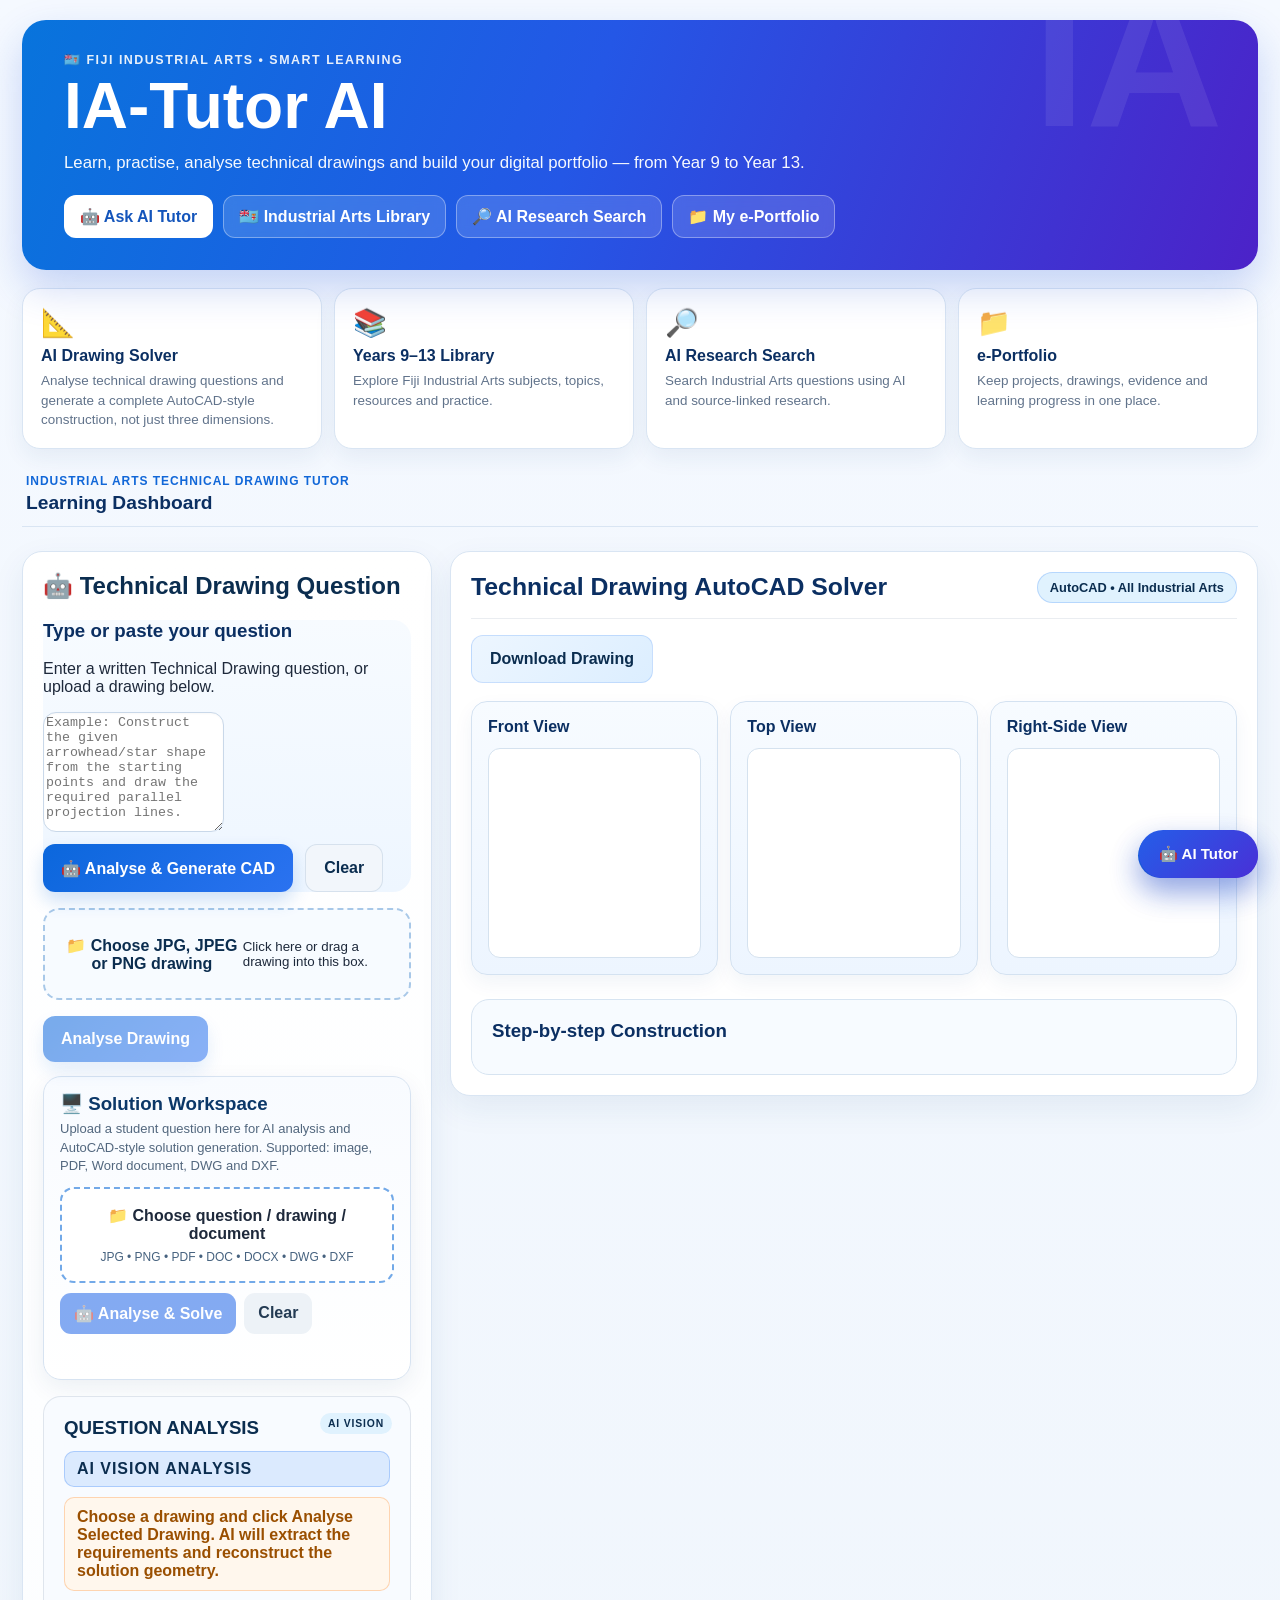
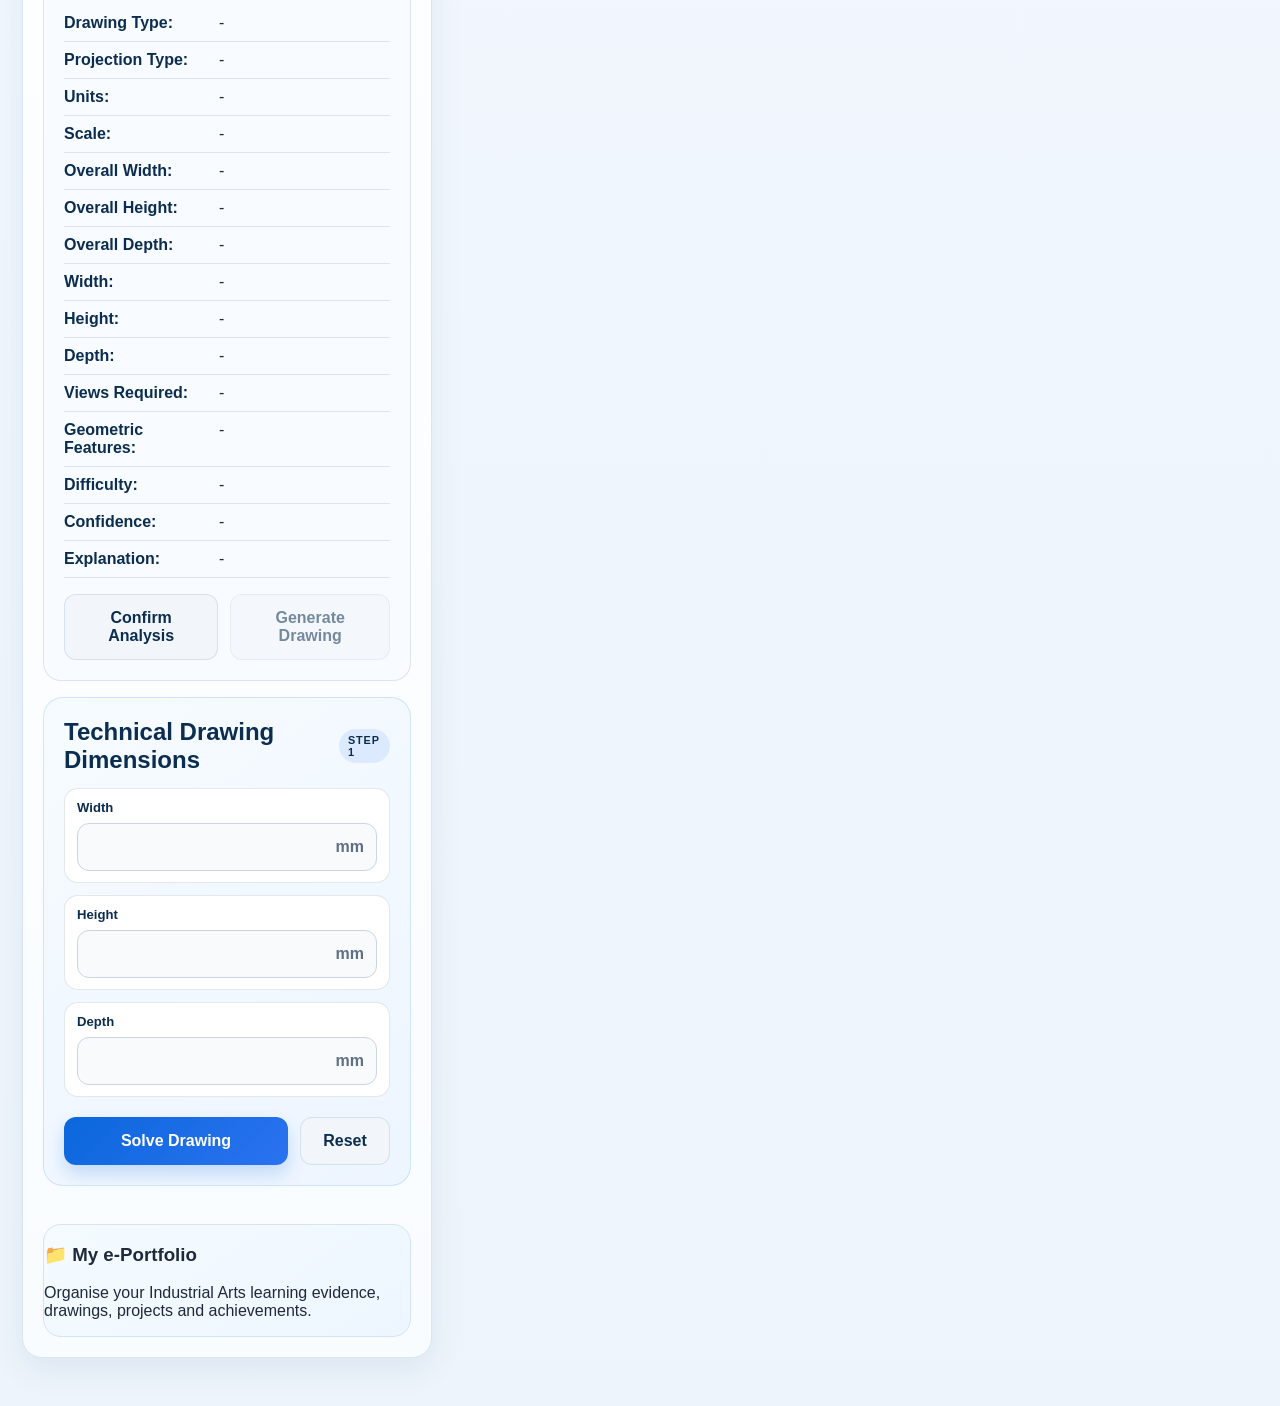
==== commit 64a58aaa: "Refresh IA-Tutor Assistant and connect live chat endpoint" ====
--- a/index.html
+++ b/index.html
@@ -1 +1 @@
-<!DOCTYPE html><html lang="en"><head><meta charset="UTF-8"><meta name="viewport" content="width=device-width,initial-scale=1.0"><title>IA-Tutor AI | Fiji Industrial Arts</title><link rel="stylesheet" href="styles.css"><link rel="stylesheet" href="cad-screen.css?v=1.0"></head><body><div class="app-shell"><section class="modern-hero"><div class="hero-content"><p class="hero-kicker">🇫🇯 Fiji Industrial Arts • Smart Learning</p><h1 class="hero-title">IA-Tutor AI</h1><p class="hero-subtitle">Learn, practise, analyse technical drawings and build your digital portfolio — from Year 9 to Year 13.</p><div class="hero-actions"><button type="button" class="hero-action primary" id="hero-ai-button">🤖 Ask AI Tutor</button><button type="button" class="hero-action" id="open-industrial-arts">🇫🇯 Industrial Arts Library</button><button type="button" class="hero-action" id="open-research">🔎 AI Research Search</button><button type="button" class="hero-action" id="open-eportfolio">📁 My e-Portfolio</button></div></div></section><section class="feature-grid"><article class="feature-card"><div class="icon">📐</div><h3>AI Drawing Solver</h3><p>Analyse technical drawing questions and generate a complete AutoCAD-style construction, not just three dimensions.</p></article><article class="feature-card" id="library-card" style="cursor:pointer"><div class="icon">📚</div><h3>Years 9–13 Library</h3><p>Explore Fiji Industrial Arts subjects, topics, resources and practice.</p></article><article class="feature-card" id="research-card" style="cursor:pointer"><div class="icon">🔎</div><h3>AI Research Search</h3><p>Search Industrial Arts questions using AI and source-linked research.</p></article><article class="feature-card"><div class="icon">📁</div><h3>e-Portfolio</h3><p>Keep projects, drawings, evidence and learning progress in one place.</p></article></section><header class="topbar"><div><p class="eyebrow">Industrial Arts Technical Drawing Tutor</p><h2>Learning Dashboard</h2></div></header><main class="layout"><section class="panel input-panel"><div class="panel-header"><h2>🤖 Technical Drawing Question</h2></div><div class="question-entry"><h3>Type or paste your question</h3><p>Enter a written Technical Drawing question, or upload a drawing below.</p><textarea id="question-text" class="question-text" placeholder="Example: Construct the given arrowhead/star shape from the starting points and draw the required parallel projection lines."></textarea><div class="button-row"><button type="button" id="solve-text-question" class="primary-button">🤖 Analyse & Generate CAD</button><button type="button" id="clear-question-text" class="secondary-button">Clear</button></div><div id="question-text-status" class="question-status"></div></div><div class="upload-card"><label class="upload-dropzone" for="question-image-input"><input id="question-image-input" type="file" accept="image/png,image/jpeg,image/jpg"><span class="upload-label">📁 Choose JPG, JPEG or PNG drawing</span><small id="upload-help">Click here or drag a drawing into this box.</small></label><div id="image-preview-wrapper" class="image-preview-wrapper hidden"><img id="image-preview" alt="Uploaded question preview"></div><div class="button-row upload-actions"><button type="button" id="analyse-button" class="primary-button" disabled>🤖 Analyse Selected Drawing</button></div></div><div class="analysis-panel"><h3>QUESTION ANALYSIS</h3><div id="analysis-mode-banner" class="analysis-mode-banner">AI VISION ANALYSIS</div><div id="demo-analysis-banner" class="demo-analysis-banner">Choose a drawing and click Analyse Selected Drawing. AI will extract the requirements and reconstruct the solution geometry.</div><dl id="analysis-results" class="analysis-results"><div class="analysis-row"><dt>Drawing Type:</dt><dd id="analysis-drawing-type">-</dd></div><div class="analysis-row"><dt>Projection Type:</dt><dd id="analysis-projection-type">-</dd></div><div class="analysis-row"><dt>Units:</dt><dd id="analysis-units">-</dd></div><div class="analysis-row"><dt>Scale:</dt><dd id="analysis-scale">-</dd></div><div class="analysis-row"><dt>Overall Width:</dt><dd id="analysis-overall-width">-</dd></div><div class="analysis-row"><dt>Overall Height:</dt><dd id="analysis-overall-height">-</dd></div><div class="analysis-row"><dt>Overall Depth:</dt><dd id="analysis-overall-depth">-</dd></div><div class="analysis-row"><dt>Width:</dt><dd id="analysis-width">-</dd></div><div class="analysis-row"><dt>Height:</dt><dd id="analysis-height">-</dd></div><div class="analysis-row"><dt>Depth:</dt><dd id="analysis-depth">-</dd></div><div class="analysis-row"><dt>Views Required:</dt><dd id="analysis-views">-</dd></div><div class="analysis-row"><dt>Geometric Features:</dt><dd id="analysis-features">-</dd></div><div class="analysis-row"><dt>Difficulty:</dt><dd id="analysis-difficulty">-</dd></div><div class="analysis-row"><dt>Confidence:</dt><dd id="analysis-confidence">-</dd></div><div class="analysis-row"><dt>Explanation:</dt><dd id="analysis-explanation">-</dd></div></dl><div class="button-row generate-actions"><button type="button" id="confirm-analysis-button" class="secondary-button">Confirm Analysis</button><button type="button" id="generate-drawing-button" class="secondary-button" disabled>Generate Drawing</button></div></div><div class="manual-solver"><div class="panel-header"><h2>Technical Drawing Dimensions</h2></div><form id="drawing-form" class="input-form"><div class="field-group"><label for="width">Width</label><div class="input-wrap"><input id="width" name="width" type="number" min="1" step="1" required><span>mm</span></div></div><div class="field-group"><label for="height">Height</label><div class="input-wrap"><input id="height" name="height" type="number" min="1" step="1" required><span>mm</span></div></div><div class="field-group"><label for="depth">Depth</label><div class="input-wrap"><input id="depth" name="depth" type="number" min="1" step="1" required><span>mm</span></div></div><div class="button-row"><button type="submit" class="primary-button">Solve Drawing</button><button type="button" id="reset-button" class="secondary-button">Reset</button></div></form></div><div id="status-message" class="status-message"></div><section class="portfolio-card" id="eportfolio-panel"><h3>📁 My e-Portfolio</h3><p>Organise your Industrial Arts learning evidence, drawings, projects and achievements.</p></section></section><section class="panel output-panel"><div class="panel-header output-header"><div class="output-title-group"><h2>Technical Drawing AutoCAD Solver</h2><span id="drawing-type" class="drawing-type-badge">AutoCAD • All Industrial Arts</span></div></div><div class="button-row output-actions"><button type="button" id="download-button" class="download-button">Download Drawing</button></div><div class="views-grid"><article class="view-card"><h3>Front View</h3><div id="front-view" class="svg-container"></div></article><article class="view-card"><h3>Top View</h3><div id="top-view" class="svg-container"></div></article><article class="view-card"><h3>Right-Side View</h3><div id="right-side-view" class="svg-container"></div></article></div><div id="cad-output-anchor"></div><div class="instructions-panel"><h3>Step-by-step Construction</h3><ol id="construction-steps" class="construction-steps"></ol></div></section></main></div><button type="button" class="home-ai" id="floating-ai-button">🤖 AI Tutor</button><script type="module" src="js/main.js?v=5.21"></script><script type="module" src="js/cadTools.js?v=1.1"></script><script src="js/drawingUploadFix.js?v=1.1"></script><script src="js/iaTutorAssistant.js?v=1.0"></script><script>const go=p=>window.location.href=p;document.getElementById('open-research')?.addEventListener('click',()=>go('research.html'));document.getElementById('research-card')?.addEventListener('click',()=>go('research.html'));document.getElementById('open-industrial-arts')?.addEventListener('click',()=>go('industrial-arts-library.html'));document.getElementById('library-card')?.addEventListener('click',()=>go('industrial-arts-library.html'));document.getElementById('open-eportfolio')?.addEventListener('click',()=>document.getElementById('eportfolio-panel')?.scrollIntoView({behavior:'smooth'}));document.getElementById('hero-ai-button')?.addEventListener('click',()=>document.getElementById('ia-assistant-fab')?.click());document.getElementById('floating-ai-button')?.addEventListener('click',()=>document.getElementById('ia-assistant-fab')?.click());</script></body></html>+<!DOCTYPE html><html lang="en"><head><meta charset="UTF-8"><meta name="viewport" content="width=device-width,initial-scale=1.0"><title>IA-Tutor AI | Fiji Industrial Arts</title><link rel="stylesheet" href="styles.css"><link rel="stylesheet" href="cad-screen.css?v=1.0"></head><body><div class="app-shell"><section class="modern-hero"><div class="hero-content"><p class="hero-kicker">🇫🇯 Fiji Industrial Arts • Smart Learning</p><h1 class="hero-title">IA-Tutor AI</h1><p class="hero-subtitle">Learn, practise, analyse technical drawings and build your digital portfolio — from Year 9 to Year 13.</p><div class="hero-actions"><button type="button" class="hero-action primary" id="hero-ai-button">🤖 Ask AI Tutor</button><button type="button" class="hero-action" id="open-industrial-arts">🇫🇯 Industrial Arts Library</button><button type="button" class="hero-action" id="open-research">🔎 AI Research Search</button><button type="button" class="hero-action" id="open-eportfolio">📁 My e-Portfolio</button></div></div></section><section class="feature-grid"><article class="feature-card"><div class="icon">📐</div><h3>AI Drawing Solver</h3><p>Analyse technical drawing questions and generate a complete AutoCAD-style construction, not just three dimensions.</p></article><article class="feature-card" id="library-card" style="cursor:pointer"><div class="icon">📚</div><h3>Years 9–13 Library</h3><p>Explore Fiji Industrial Arts subjects, topics, resources and practice.</p></article><article class="feature-card" id="research-card" style="cursor:pointer"><div class="icon">🔎</div><h3>AI Research Search</h3><p>Search Industrial Arts questions using AI and source-linked research.</p></article><article class="feature-card"><div class="icon">📁</div><h3>e-Portfolio</h3><p>Keep projects, drawings, evidence and learning progress in one place.</p></article></section><header class="topbar"><div><p class="eyebrow">Industrial Arts Technical Drawing Tutor</p><h2>Learning Dashboard</h2></div></header><main class="layout"><section class="panel input-panel"><div class="panel-header"><h2>🤖 Technical Drawing Question</h2></div><div class="question-entry"><h3>Type or paste your question</h3><p>Enter a written Technical Drawing question, or upload a drawing below.</p><textarea id="question-text" class="question-text" placeholder="Example: Construct the given arrowhead/star shape from the starting points and draw the required parallel projection lines."></textarea><div class="button-row"><button type="button" id="solve-text-question" class="primary-button">🤖 Analyse & Generate CAD</button><button type="button" id="clear-question-text" class="secondary-button">Clear</button></div><div id="question-text-status" class="question-status"></div></div><div class="upload-card"><label class="upload-dropzone" for="question-image-input"><input id="question-image-input" type="file" accept="image/png,image/jpeg,image/jpg"><span class="upload-label">📁 Choose JPG, JPEG or PNG drawing</span><small id="upload-help">Click here or drag a drawing into this box.</small></label><div id="image-preview-wrapper" class="image-preview-wrapper hidden"><img id="image-preview" alt="Uploaded question preview"></div><div class="button-row upload-actions"><button type="button" id="analyse-button" class="primary-button" disabled>🤖 Analyse Selected Drawing</button></div></div><div class="analysis-panel"><h3>QUESTION ANALYSIS</h3><div id="analysis-mode-banner" class="analysis-mode-banner">AI VISION ANALYSIS</div><div id="demo-analysis-banner" class="demo-analysis-banner">Choose a drawing and click Analyse Selected Drawing. AI will extract the requirements and reconstruct the solution geometry.</div><dl id="analysis-results" class="analysis-results"><div class="analysis-row"><dt>Drawing Type:</dt><dd id="analysis-drawing-type">-</dd></div><div class="analysis-row"><dt>Projection Type:</dt><dd id="analysis-projection-type">-</dd></div><div class="analysis-row"><dt>Units:</dt><dd id="analysis-units">-</dd></div><div class="analysis-row"><dt>Scale:</dt><dd id="analysis-scale">-</dd></div><div class="analysis-row"><dt>Overall Width:</dt><dd id="analysis-overall-width">-</dd></div><div class="analysis-row"><dt>Overall Height:</dt><dd id="analysis-overall-height">-</dd></div><div class="analysis-row"><dt>Overall Depth:</dt><dd id="analysis-overall-depth">-</dd></div><div class="analysis-row"><dt>Width:</dt><dd id="analysis-width">-</dd></div><div class="analysis-row"><dt>Height:</dt><dd id="analysis-height">-</dd></div><div class="analysis-row"><dt>Depth:</dt><dd id="analysis-depth">-</dd></div><div class="analysis-row"><dt>Views Required:</dt><dd id="analysis-views">-</dd></div><div class="analysis-row"><dt>Geometric Features:</dt><dd id="analysis-features">-</dd></div><div class="analysis-row"><dt>Difficulty:</dt><dd id="analysis-difficulty">-</dd></div><div class="analysis-row"><dt>Confidence:</dt><dd id="analysis-confidence">-</dd></div><div class="analysis-row"><dt>Explanation:</dt><dd id="analysis-explanation">-</dd></div></dl><div class="button-row generate-actions"><button type="button" id="confirm-analysis-button" class="secondary-button">Confirm Analysis</button><button type="button" id="generate-drawing-button" class="secondary-button" disabled>Generate Drawing</button></div></div><div class="manual-solver"><div class="panel-header"><h2>Technical Drawing Dimensions</h2></div><form id="drawing-form" class="input-form"><div class="field-group"><label for="width">Width</label><div class="input-wrap"><input id="width" name="width" type="number" min="1" step="1" required><span>mm</span></div></div><div class="field-group"><label for="height">Height</label><div class="input-wrap"><input id="height" name="height" type="number" min="1" step="1" required><span>mm</span></div></div><div class="field-group"><label for="depth">Depth</label><div class="input-wrap"><input id="depth" name="depth" type="number" min="1" step="1" required><span>mm</span></div></div><div class="button-row"><button type="submit" class="primary-button">Solve Drawing</button><button type="button" id="reset-button" class="secondary-button">Reset</button></div></form></div><div id="status-message" class="status-message"></div><section class="portfolio-card" id="eportfolio-panel"><h3>📁 My e-Portfolio</h3><p>Organise your Industrial Arts learning evidence, drawings, projects and achievements.</p></section></section><section class="panel output-panel"><div class="panel-header output-header"><div class="output-title-group"><h2>Technical Drawing AutoCAD Solver</h2><span id="drawing-type" class="drawing-type-badge">AutoCAD • All Industrial Arts</span></div></div><div class="button-row output-actions"><button type="button" id="download-button" class="download-button">Download Drawing</button></div><div class="views-grid"><article class="view-card"><h3>Front View</h3><div id="front-view" class="svg-container"></div></article><article class="view-card"><h3>Top View</h3><div id="top-view" class="svg-container"></div></article><article class="view-card"><h3>Right-Side View</h3><div id="right-side-view" class="svg-container"></div></article></div><div id="cad-output-anchor"></div><div class="instructions-panel"><h3>Step-by-step Construction</h3><ol id="construction-steps" class="construction-steps"></ol></div></section></main></div><button type="button" class="home-ai" id="floating-ai-button">🤖 AI Tutor</button><script type="module" src="js/main.js?v=5.21"></script><script type="module" src="js/cadTools.js?v=1.1"></script><script src="js/drawingUploadFix.js?v=1.1"></script><script src="js/iaTutorAssistant.js?v=1.1"></script><script>const go=p=>window.location.href=p;document.getElementById('open-research')?.addEventListener('click',()=>go('research.html'));document.getElementById('research-card')?.addEventListener('click',()=>go('research.html'));document.getElementById('open-industrial-arts')?.addEventListener('click',()=>go('industrial-arts-library.html'));document.getElementById('library-card')?.addEventListener('click',()=>go('industrial-arts-library.html'));document.getElementById('open-eportfolio')?.addEventListener('click',()=>document.getElementById('eportfolio-panel')?.scrollIntoView({behavior:'smooth'}));document.getElementById('hero-ai-button')?.addEventListener('click',()=>document.getElementById('ia-assistant-fab')?.click());document.getElementById('floating-ai-button')?.addEventListener('click',()=>document.getElementById('ia-assistant-fab')?.click());</script></body></html>
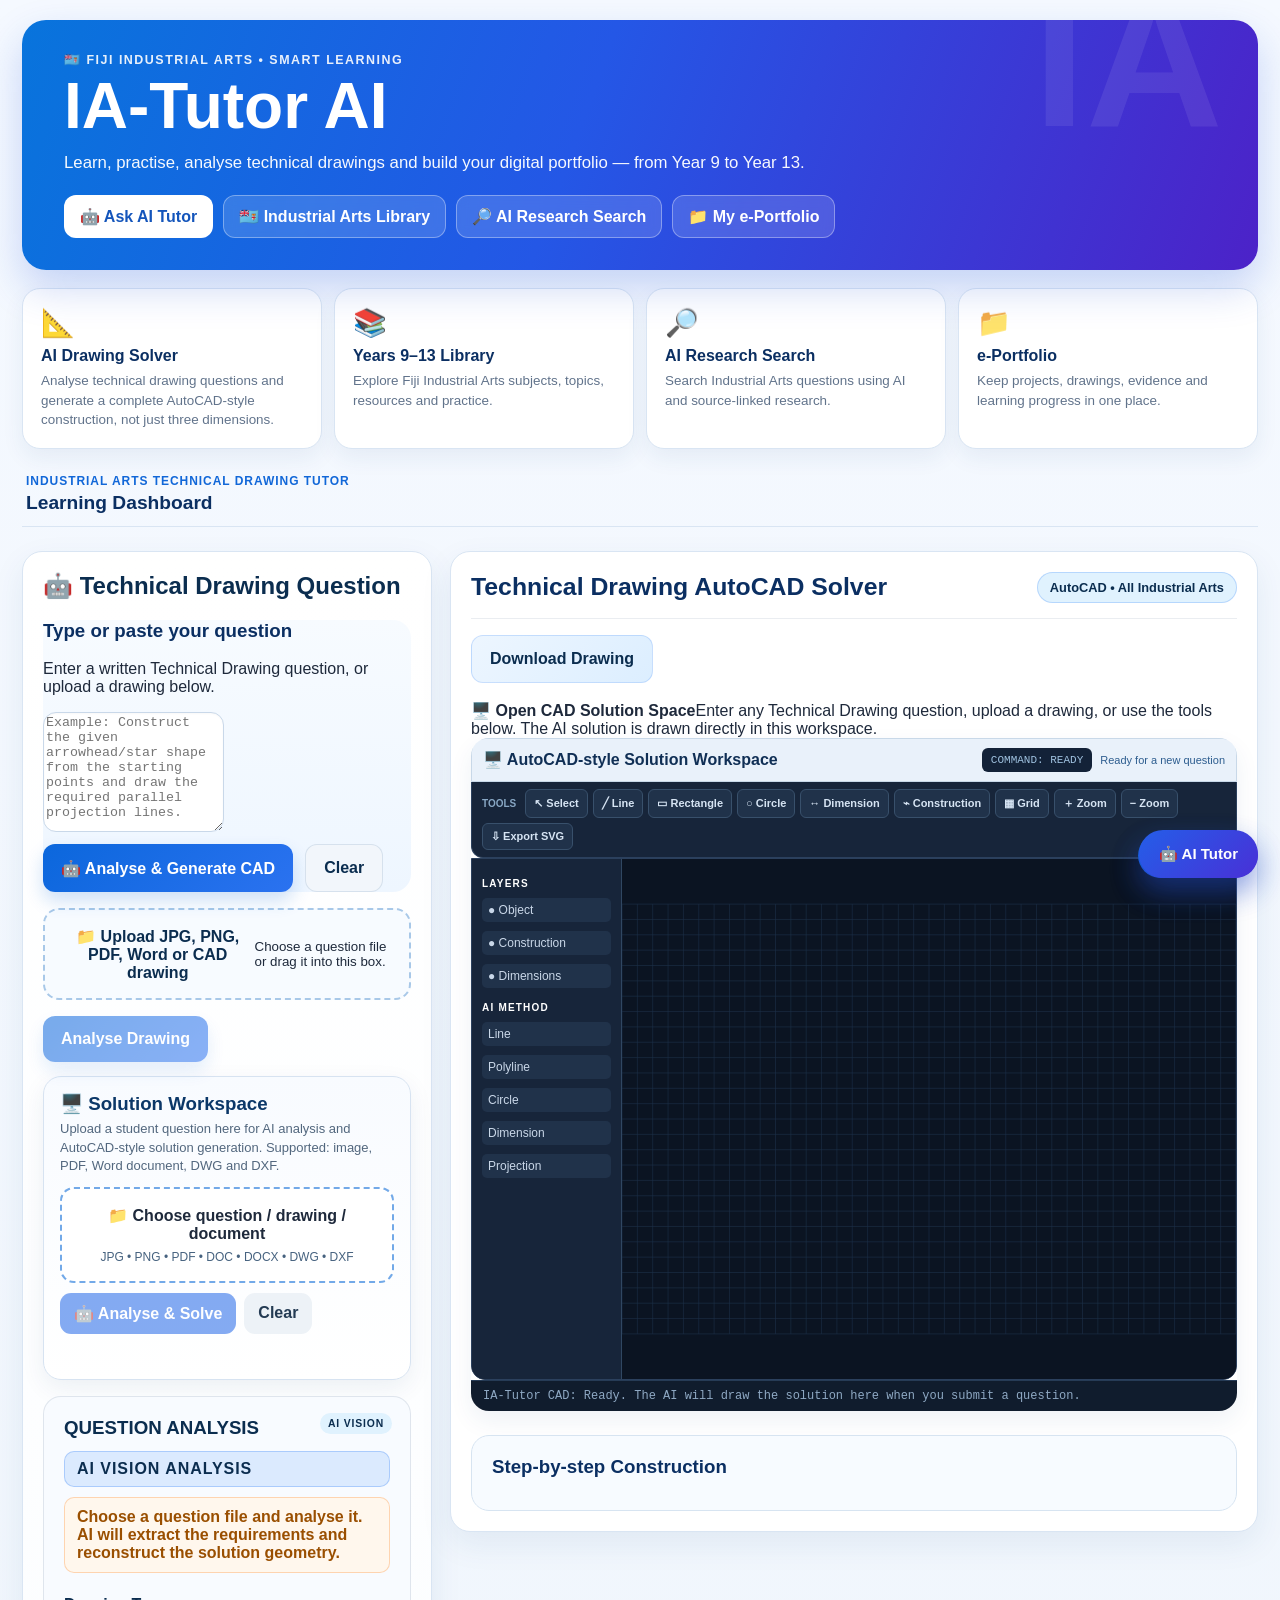
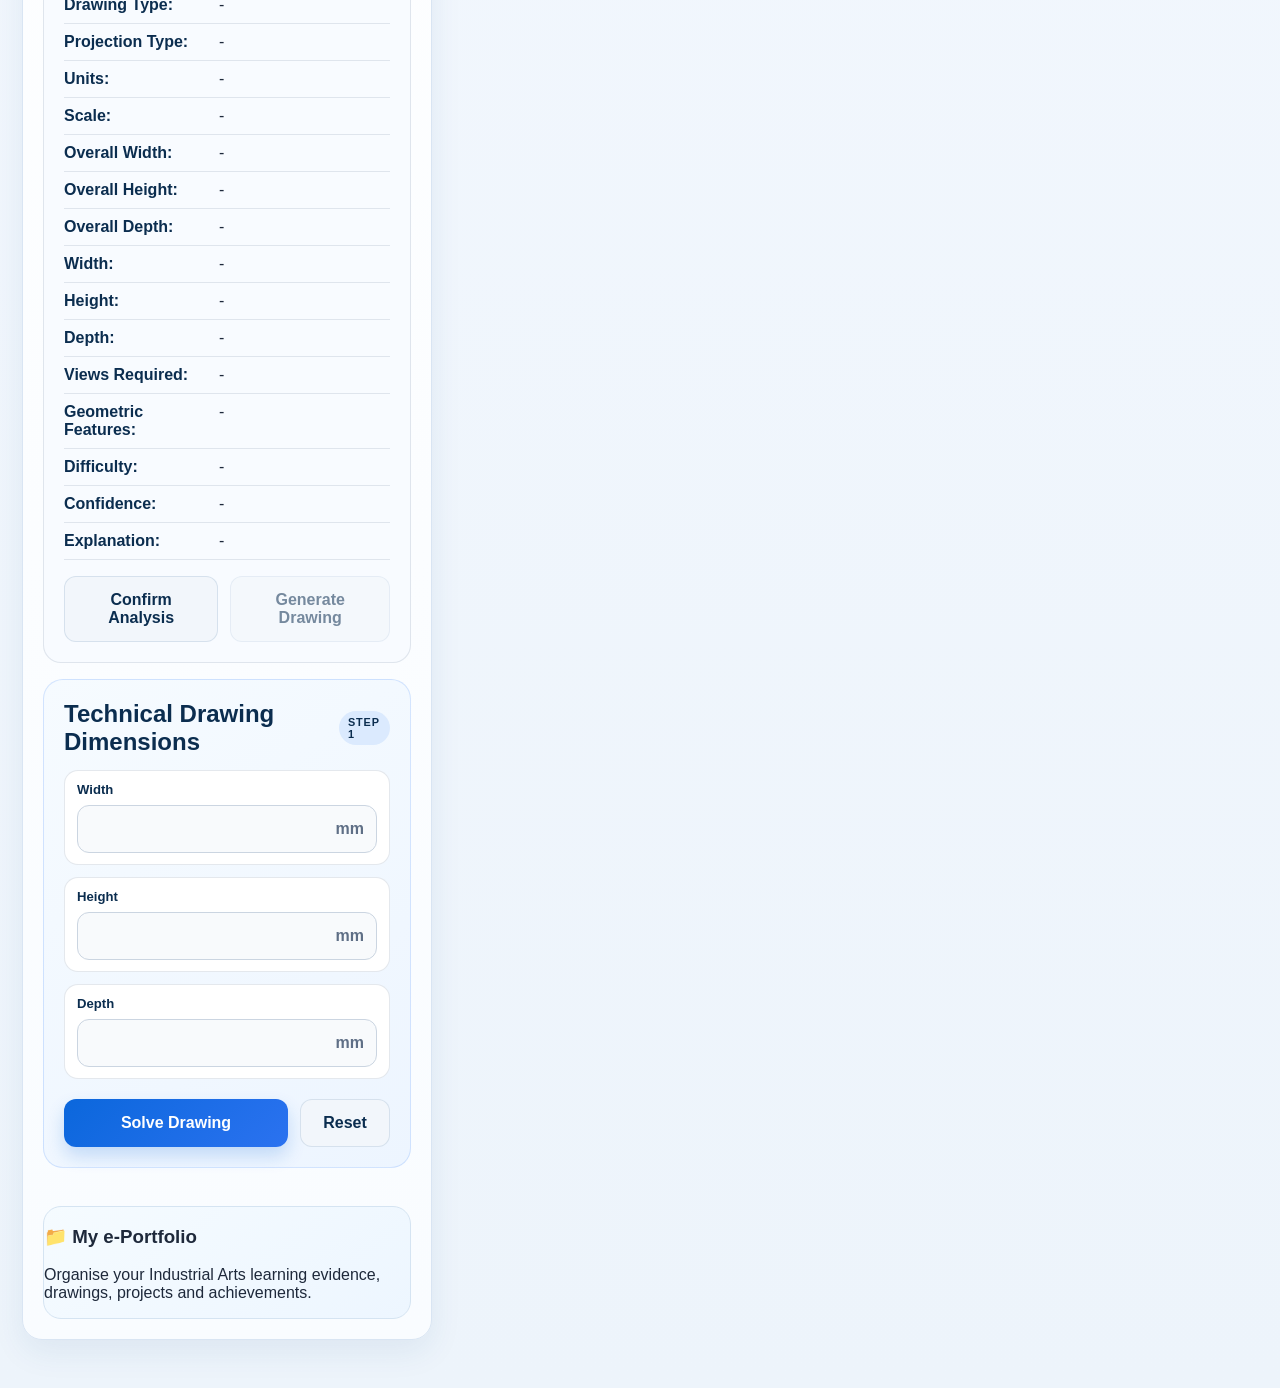
==== commit 79164b4a: "Replace 3-view output with open CAD workspace" ====
--- a/index.html
+++ b/index.html
@@ -1 +1 @@
-<!DOCTYPE html><html lang="en"><head><meta charset="UTF-8"><meta name="viewport" content="width=device-width,initial-scale=1.0"><title>IA-Tutor AI | Fiji Industrial Arts</title><link rel="stylesheet" href="styles.css"><link rel="stylesheet" href="cad-screen.css?v=1.0"></head><body><div class="app-shell"><section class="modern-hero"><div class="hero-content"><p class="hero-kicker">🇫🇯 Fiji Industrial Arts • Smart Learning</p><h1 class="hero-title">IA-Tutor AI</h1><p class="hero-subtitle">Learn, practise, analyse technical drawings and build your digital portfolio — from Year 9 to Year 13.</p><div class="hero-actions"><button type="button" class="hero-action primary" id="hero-ai-button">🤖 Ask AI Tutor</button><button type="button" class="hero-action" id="open-industrial-arts">🇫🇯 Industrial Arts Library</button><button type="button" class="hero-action" id="open-research">🔎 AI Research Search</button><button type="button" class="hero-action" id="open-eportfolio">📁 My e-Portfolio</button></div></div></section><section class="feature-grid"><article class="feature-card"><div class="icon">📐</div><h3>AI Drawing Solver</h3><p>Analyse technical drawing questions and generate a complete AutoCAD-style construction, not just three dimensions.</p></article><article class="feature-card" id="library-card" style="cursor:pointer"><div class="icon">📚</div><h3>Years 9–13 Library</h3><p>Explore Fiji Industrial Arts subjects, topics, resources and practice.</p></article><article class="feature-card" id="research-card" style="cursor:pointer"><div class="icon">🔎</div><h3>AI Research Search</h3><p>Search Industrial Arts questions using AI and source-linked research.</p></article><article class="feature-card"><div class="icon">📁</div><h3>e-Portfolio</h3><p>Keep projects, drawings, evidence and learning progress in one place.</p></article></section><header class="topbar"><div><p class="eyebrow">Industrial Arts Technical Drawing Tutor</p><h2>Learning Dashboard</h2></div></header><main class="layout"><section class="panel input-panel"><div class="panel-header"><h2>🤖 Technical Drawing Question</h2></div><div class="question-entry"><h3>Type or paste your question</h3><p>Enter a written Technical Drawing question, or upload a drawing below.</p><textarea id="question-text" class="question-text" placeholder="Example: Construct the given arrowhead/star shape from the starting points and draw the required parallel projection lines."></textarea><div class="button-row"><button type="button" id="solve-text-question" class="primary-button">🤖 Analyse & Generate CAD</button><button type="button" id="clear-question-text" class="secondary-button">Clear</button></div><div id="question-text-status" class="question-status"></div></div><div class="upload-card"><label class="upload-dropzone" for="question-image-input"><input id="question-image-input" type="file" accept="image/png,image/jpeg,image/jpg"><span class="upload-label">📁 Choose JPG, JPEG or PNG drawing</span><small id="upload-help">Click here or drag a drawing into this box.</small></label><div id="image-preview-wrapper" class="image-preview-wrapper hidden"><img id="image-preview" alt="Uploaded question preview"></div><div class="button-row upload-actions"><button type="button" id="analyse-button" class="primary-button" disabled>🤖 Analyse Selected Drawing</button></div></div><div class="analysis-panel"><h3>QUESTION ANALYSIS</h3><div id="analysis-mode-banner" class="analysis-mode-banner">AI VISION ANALYSIS</div><div id="demo-analysis-banner" class="demo-analysis-banner">Choose a drawing and click Analyse Selected Drawing. AI will extract the requirements and reconstruct the solution geometry.</div><dl id="analysis-results" class="analysis-results"><div class="analysis-row"><dt>Drawing Type:</dt><dd id="analysis-drawing-type">-</dd></div><div class="analysis-row"><dt>Projection Type:</dt><dd id="analysis-projection-type">-</dd></div><div class="analysis-row"><dt>Units:</dt><dd id="analysis-units">-</dd></div><div class="analysis-row"><dt>Scale:</dt><dd id="analysis-scale">-</dd></div><div class="analysis-row"><dt>Overall Width:</dt><dd id="analysis-overall-width">-</dd></div><div class="analysis-row"><dt>Overall Height:</dt><dd id="analysis-overall-height">-</dd></div><div class="analysis-row"><dt>Overall Depth:</dt><dd id="analysis-overall-depth">-</dd></div><div class="analysis-row"><dt>Width:</dt><dd id="analysis-width">-</dd></div><div class="analysis-row"><dt>Height:</dt><dd id="analysis-height">-</dd></div><div class="analysis-row"><dt>Depth:</dt><dd id="analysis-depth">-</dd></div><div class="analysis-row"><dt>Views Required:</dt><dd id="analysis-views">-</dd></div><div class="analysis-row"><dt>Geometric Features:</dt><dd id="analysis-features">-</dd></div><div class="analysis-row"><dt>Difficulty:</dt><dd id="analysis-difficulty">-</dd></div><div class="analysis-row"><dt>Confidence:</dt><dd id="analysis-confidence">-</dd></div><div class="analysis-row"><dt>Explanation:</dt><dd id="analysis-explanation">-</dd></div></dl><div class="button-row generate-actions"><button type="button" id="confirm-analysis-button" class="secondary-button">Confirm Analysis</button><button type="button" id="generate-drawing-button" class="secondary-button" disabled>Generate Drawing</button></div></div><div class="manual-solver"><div class="panel-header"><h2>Technical Drawing Dimensions</h2></div><form id="drawing-form" class="input-form"><div class="field-group"><label for="width">Width</label><div class="input-wrap"><input id="width" name="width" type="number" min="1" step="1" required><span>mm</span></div></div><div class="field-group"><label for="height">Height</label><div class="input-wrap"><input id="height" name="height" type="number" min="1" step="1" required><span>mm</span></div></div><div class="field-group"><label for="depth">Depth</label><div class="input-wrap"><input id="depth" name="depth" type="number" min="1" step="1" required><span>mm</span></div></div><div class="button-row"><button type="submit" class="primary-button">Solve Drawing</button><button type="button" id="reset-button" class="secondary-button">Reset</button></div></form></div><div id="status-message" class="status-message"></div><section class="portfolio-card" id="eportfolio-panel"><h3>📁 My e-Portfolio</h3><p>Organise your Industrial Arts learning evidence, drawings, projects and achievements.</p></section></section><section class="panel output-panel"><div class="panel-header output-header"><div class="output-title-group"><h2>Technical Drawing AutoCAD Solver</h2><span id="drawing-type" class="drawing-type-badge">AutoCAD • All Industrial Arts</span></div></div><div class="button-row output-actions"><button type="button" id="download-button" class="download-button">Download Drawing</button></div><div class="views-grid"><article class="view-card"><h3>Front View</h3><div id="front-view" class="svg-container"></div></article><article class="view-card"><h3>Top View</h3><div id="top-view" class="svg-container"></div></article><article class="view-card"><h3>Right-Side View</h3><div id="right-side-view" class="svg-container"></div></article></div><div id="cad-output-anchor"></div><div class="instructions-panel"><h3>Step-by-step Construction</h3><ol id="construction-steps" class="construction-steps"></ol></div></section></main></div><button type="button" class="home-ai" id="floating-ai-button">🤖 AI Tutor</button><script type="module" src="js/main.js?v=5.21"></script><script type="module" src="js/cadTools.js?v=1.1"></script><script src="js/drawingUploadFix.js?v=1.1"></script><script src="js/iaTutorAssistant.js?v=1.1"></script><script>const go=p=>window.location.href=p;document.getElementById('open-research')?.addEventListener('click',()=>go('research.html'));document.getElementById('research-card')?.addEventListener('click',()=>go('research.html'));document.getElementById('open-industrial-arts')?.addEventListener('click',()=>go('industrial-arts-library.html'));document.getElementById('library-card')?.addEventListener('click',()=>go('industrial-arts-library.html'));document.getElementById('open-eportfolio')?.addEventListener('click',()=>document.getElementById('eportfolio-panel')?.scrollIntoView({behavior:'smooth'}));document.getElementById('hero-ai-button')?.addEventListener('click',()=>document.getElementById('ia-assistant-fab')?.click());document.getElementById('floating-ai-button')?.addEventListener('click',()=>document.getElementById('ia-assistant-fab')?.click());</script></body></html>+<!DOCTYPE html><html lang="en"><head><meta charset="UTF-8"><meta name="viewport" content="width=device-width,initial-scale=1.0"><title>IA-Tutor AI | Fiji Industrial Arts</title><link rel="stylesheet" href="styles.css"><link rel="stylesheet" href="cad-screen.css?v=1.1"></head><body><div class="app-shell"><section class="modern-hero"><div class="hero-content"><p class="hero-kicker">🇫🇯 Fiji Industrial Arts • Smart Learning</p><h1 class="hero-title">IA-Tutor AI</h1><p class="hero-subtitle">Learn, practise, analyse technical drawings and build your digital portfolio — from Year 9 to Year 13.</p><div class="hero-actions"><button type="button" class="hero-action primary" id="hero-ai-button">🤖 Ask AI Tutor</button><button type="button" class="hero-action" id="open-industrial-arts">🇫🇯 Industrial Arts Library</button><button type="button" class="hero-action" id="open-research">🔎 AI Research Search</button><button type="button" class="hero-action" id="open-eportfolio">📁 My e-Portfolio</button></div></div></section><section class="feature-grid"><article class="feature-card"><div class="icon">📐</div><h3>AI Drawing Solver</h3><p>Analyse technical drawing questions and generate a complete AutoCAD-style construction, not just three dimensions.</p></article><article class="feature-card" id="library-card" style="cursor:pointer"><div class="icon">📚</div><h3>Years 9–13 Library</h3><p>Explore Fiji Industrial Arts subjects, topics, resources and practice.</p></article><article class="feature-card" id="research-card" style="cursor:pointer"><div class="icon">🔎</div><h3>AI Research Search</h3><p>Search Industrial Arts questions using AI and source-linked research.</p></article><article class="feature-card"><div class="icon">📁</div><h3>e-Portfolio</h3><p>Keep projects, drawings, evidence and learning progress in one place.</p></article></section><header class="topbar"><div><p class="eyebrow">Industrial Arts Technical Drawing Tutor</p><h2>Learning Dashboard</h2></div></header><main class="layout"><section class="panel input-panel"><div class="panel-header"><h2>🤖 Technical Drawing Question</h2></div><div class="question-entry"><h3>Type or paste your question</h3><p>Enter a written Technical Drawing question, or upload a drawing below.</p><textarea id="question-text" class="question-text" placeholder="Example: Construct the given arrowhead/star shape from the starting points and draw the required parallel projection lines."></textarea><div class="button-row"><button type="button" id="solve-text-question" class="primary-button">🤖 Analyse & Generate CAD</button><button type="button" id="clear-question-text" class="secondary-button">Clear</button></div><div id="question-text-status" class="question-status"></div></div><div class="upload-card"><label class="upload-dropzone" for="question-image-input"><input id="question-image-input" type="file" accept="image/png,image/jpeg,image/jpg,.pdf,.doc,.docx,.dwg,.dxf"><span class="upload-label">📁 Upload JPG, PNG, PDF, Word or CAD drawing</span><small id="upload-help">Choose a question file or drag it into this box.</small></label><div id="image-preview-wrapper" class="image-preview-wrapper hidden"><img id="image-preview" alt="Uploaded question preview"></div><div class="button-row upload-actions"><button type="button" id="analyse-button" class="primary-button" disabled>🤖 Analyse Selected Question</button></div></div><div class="analysis-panel"><h3>QUESTION ANALYSIS</h3><div id="analysis-mode-banner" class="analysis-mode-banner">AI VISION ANALYSIS</div><div id="demo-analysis-banner" class="demo-analysis-banner">Choose a question file and analyse it. AI will extract the requirements and reconstruct the solution geometry.</div><dl id="analysis-results" class="analysis-results"><div class="analysis-row"><dt>Drawing Type:</dt><dd id="analysis-drawing-type">-</dd></div><div class="analysis-row"><dt>Projection Type:</dt><dd id="analysis-projection-type">-</dd></div><div class="analysis-row"><dt>Units:</dt><dd id="analysis-units">-</dd></div><div class="analysis-row"><dt>Scale:</dt><dd id="analysis-scale">-</dd></div><div class="analysis-row"><dt>Overall Width:</dt><dd id="analysis-overall-width">-</dd></div><div class="analysis-row"><dt>Overall Height:</dt><dd id="analysis-overall-height">-</dd></div><div class="analysis-row"><dt>Overall Depth:</dt><dd id="analysis-overall-depth">-</dd></div><div class="analysis-row"><dt>Width:</dt><dd id="analysis-width">-</dd></div><div class="analysis-row"><dt>Height:</dt><dd id="analysis-height">-</dd></div><div class="analysis-row"><dt>Depth:</dt><dd id="analysis-depth">-</dd></div><div class="analysis-row"><dt>Views Required:</dt><dd id="analysis-views">-</dd></div><div class="analysis-row"><dt>Geometric Features:</dt><dd id="analysis-features">-</dd></div><div class="analysis-row"><dt>Difficulty:</dt><dd id="analysis-difficulty">-</dd></div><div class="analysis-row"><dt>Confidence:</dt><dd id="analysis-confidence">-</dd></div><div class="analysis-row"><dt>Explanation:</dt><dd id="analysis-explanation">-</dd></div></dl><div class="button-row generate-actions"><button type="button" id="confirm-analysis-button" class="secondary-button">Confirm Analysis</button><button type="button" id="generate-drawing-button" class="secondary-button" disabled>Generate Drawing</button></div></div><div class="manual-solver"><div class="panel-header"><h2>Technical Drawing Dimensions</h2></div><form id="drawing-form" class="input-form"><div class="field-group"><label for="width">Width</label><div class="input-wrap"><input id="width" name="width" type="number" min="1" step="1" required><span>mm</span></div></div><div class="field-group"><label for="height">Height</label><div class="input-wrap"><input id="height" name="height" type="number" min="1" step="1" required><span>mm</span></div></div><div class="field-group"><label for="depth">Depth</label><div class="input-wrap"><input id="depth" name="depth" type="number" min="1" step="1" required><span>mm</span></div></div><div class="button-row"><button type="submit" class="primary-button">Solve Drawing</button><button type="button" id="reset-button" class="secondary-button">Reset</button></div></form></div><div id="status-message" class="status-message"></div><section class="portfolio-card" id="eportfolio-panel"><h3>📁 My e-Portfolio</h3><p>Organise your Industrial Arts learning evidence, drawings, projects and achievements.</p></section></section><section class="panel output-panel"><div class="panel-header output-header"><div class="output-title-group"><h2>Technical Drawing AutoCAD Solver</h2><span id="drawing-type" class="drawing-type-badge">AutoCAD • All Industrial Arts</span></div></div><div class="button-row output-actions"><button type="button" id="download-button" class="download-button">Download Drawing</button></div><div id="cad-output-anchor"></div><div class="open-cad-banner"><strong>🖥️ Open CAD Solution Space</strong><span>Enter any Technical Drawing question, upload a drawing, or use the tools below. The AI solution is drawn directly in this workspace.</span></div><div id="real-cad-workspace" class="real-cad-panel"><div class="real-cad-toolbar"><strong>🖥️ AutoCAD-style Solution Workspace</strong><span class="cad-command">COMMAND: READY</span><span class="cad-status">Ready for a new question</span></div><div class="cad-screen"><aside class="cad-side-tools"><b>LAYERS</b><span>● Object</span><span>● Construction</span><span>● Dimensions</span><b>AI METHOD</b><span>Line</span><span>Polyline</span><span>Circle</span><span>Dimension</span><span>Projection</span></aside><div class="cad-canvas-wrap"><svg id="real-cad-svg" viewBox="0 0 1000 700" preserveAspectRatio="xMidYMid meet" aria-label="Open AutoCAD-style technical drawing workspace"></svg></div></div><div class="cad-command-line">IA-Tutor CAD: Ready. The AI will draw the solution here when you submit a question.</div></div><div class="instructions-panel"><h3>Step-by-step Construction</h3><ol id="construction-steps" class="construction-steps"></ol></div></section></main></div><button type="button" class="home-ai" id="floating-ai-button">🤖 AI Tutor</button><script type="module" src="js/main.js?v=5.22"></script><script type="module" src="js/cadTools.js?v=1.2"></script><script src="js/drawingUploadFix.js?v=1.2"></script><script src="js/iaTutorAssistant.js?v=1.2"></script><script>const go=p=>window.location.href=p;document.getElementById('open-research')?.addEventListener('click',()=>go('research.html'));document.getElementById('research-card')?.addEventListener('click',()=>go('research.html'));document.getElementById('open-industrial-arts')?.addEventListener('click',()=>go('industrial-arts-library.html'));document.getElementById('library-card')?.addEventListener('click',()=>go('industrial-arts-library.html'));document.getElementById('open-eportfolio')?.addEventListener('click',()=>document.getElementById('eportfolio-panel')?.scrollIntoView({behavior:'smooth'}));document.getElementById('hero-ai-button')?.addEventListener('click',()=>document.getElementById('ia-assistant-fab')?.click());document.getElementById('floating-ai-button')?.addEventListener('click',()=>document.getElementById('ia-assistant-fab')?.click());</script></body></html>
